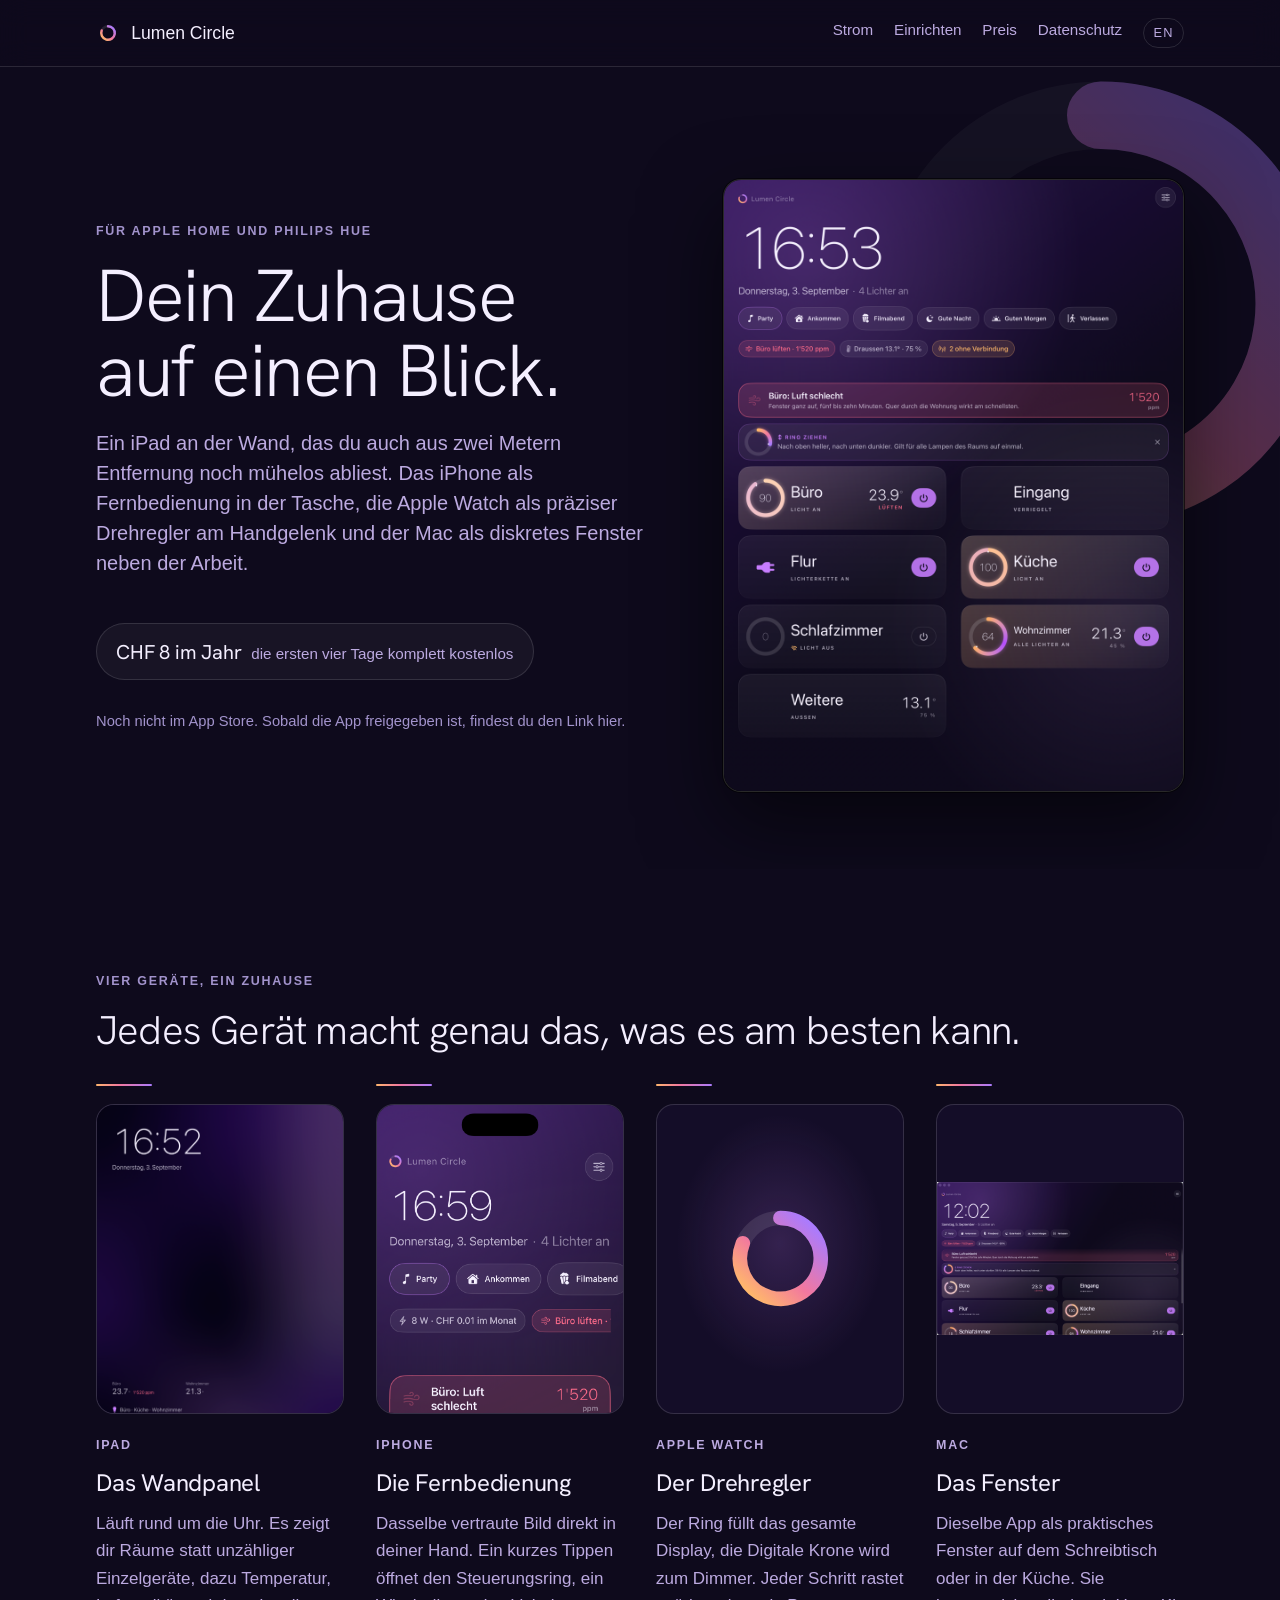
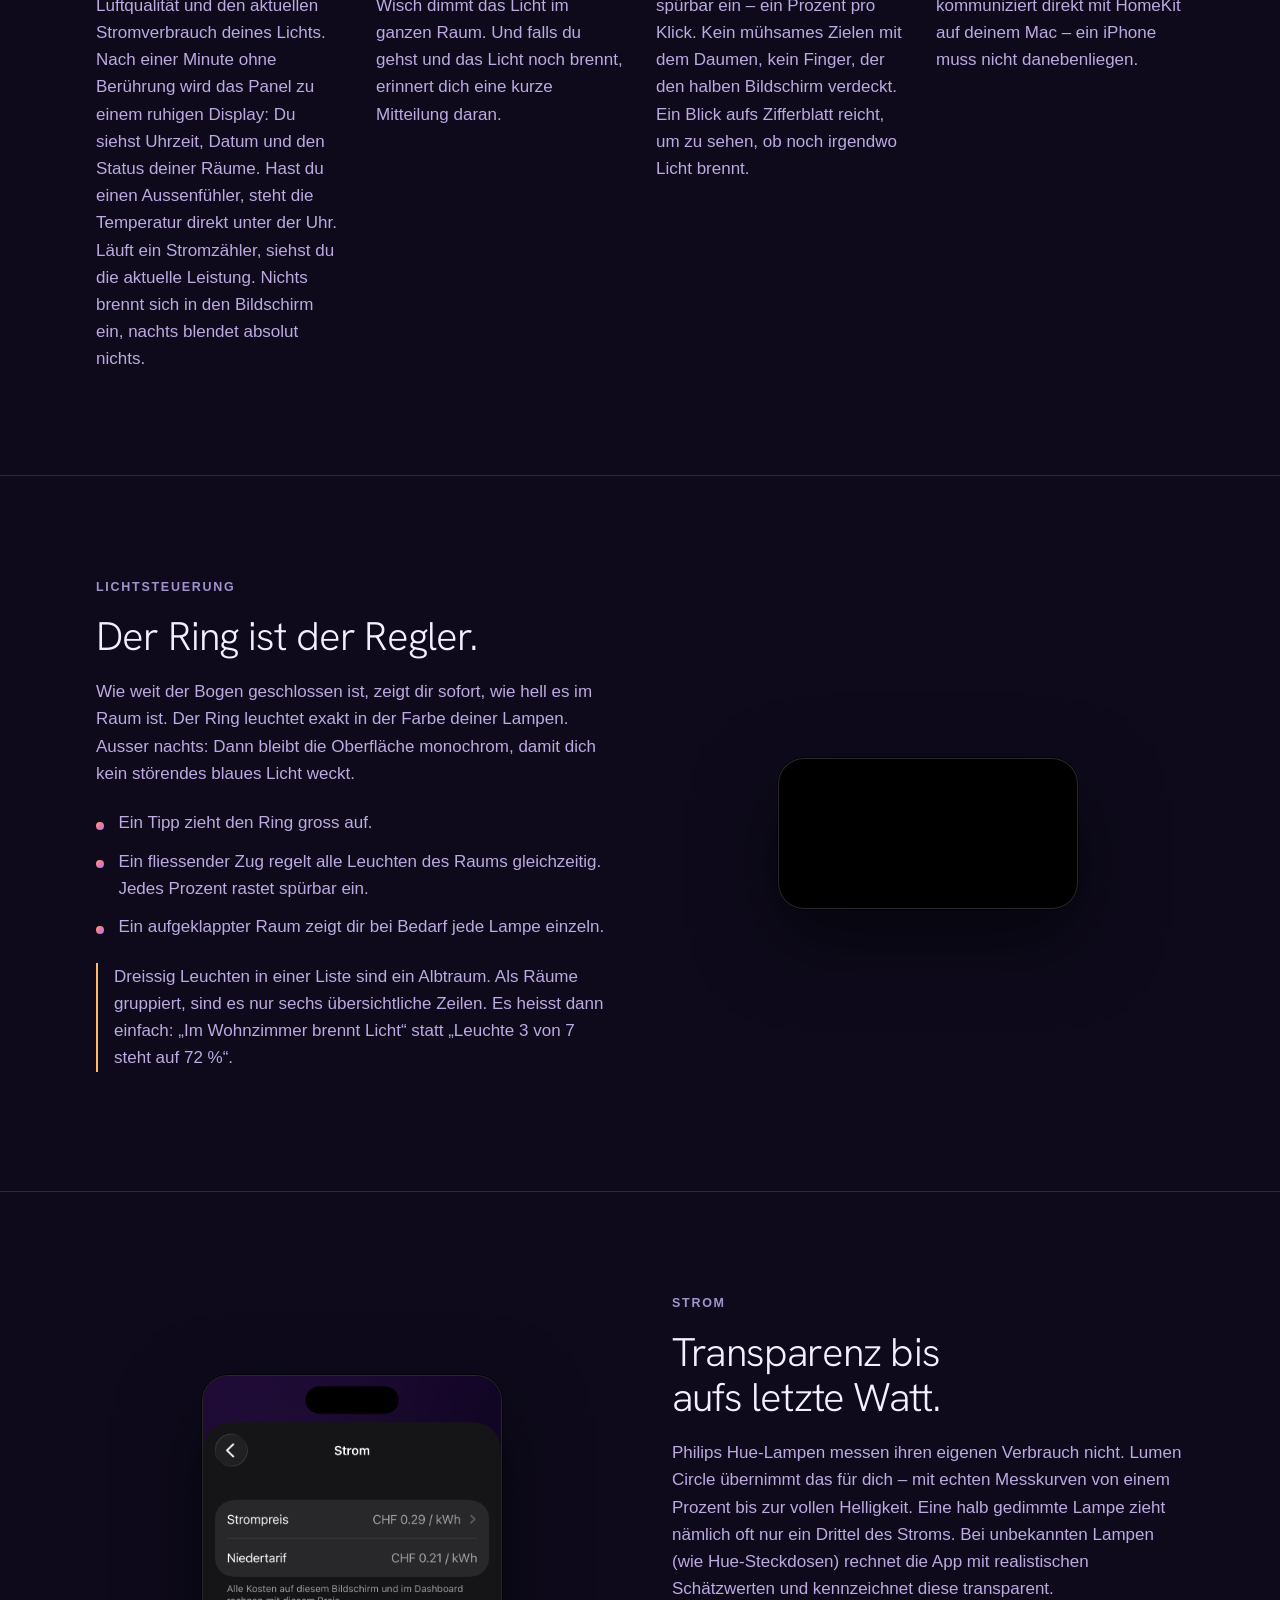
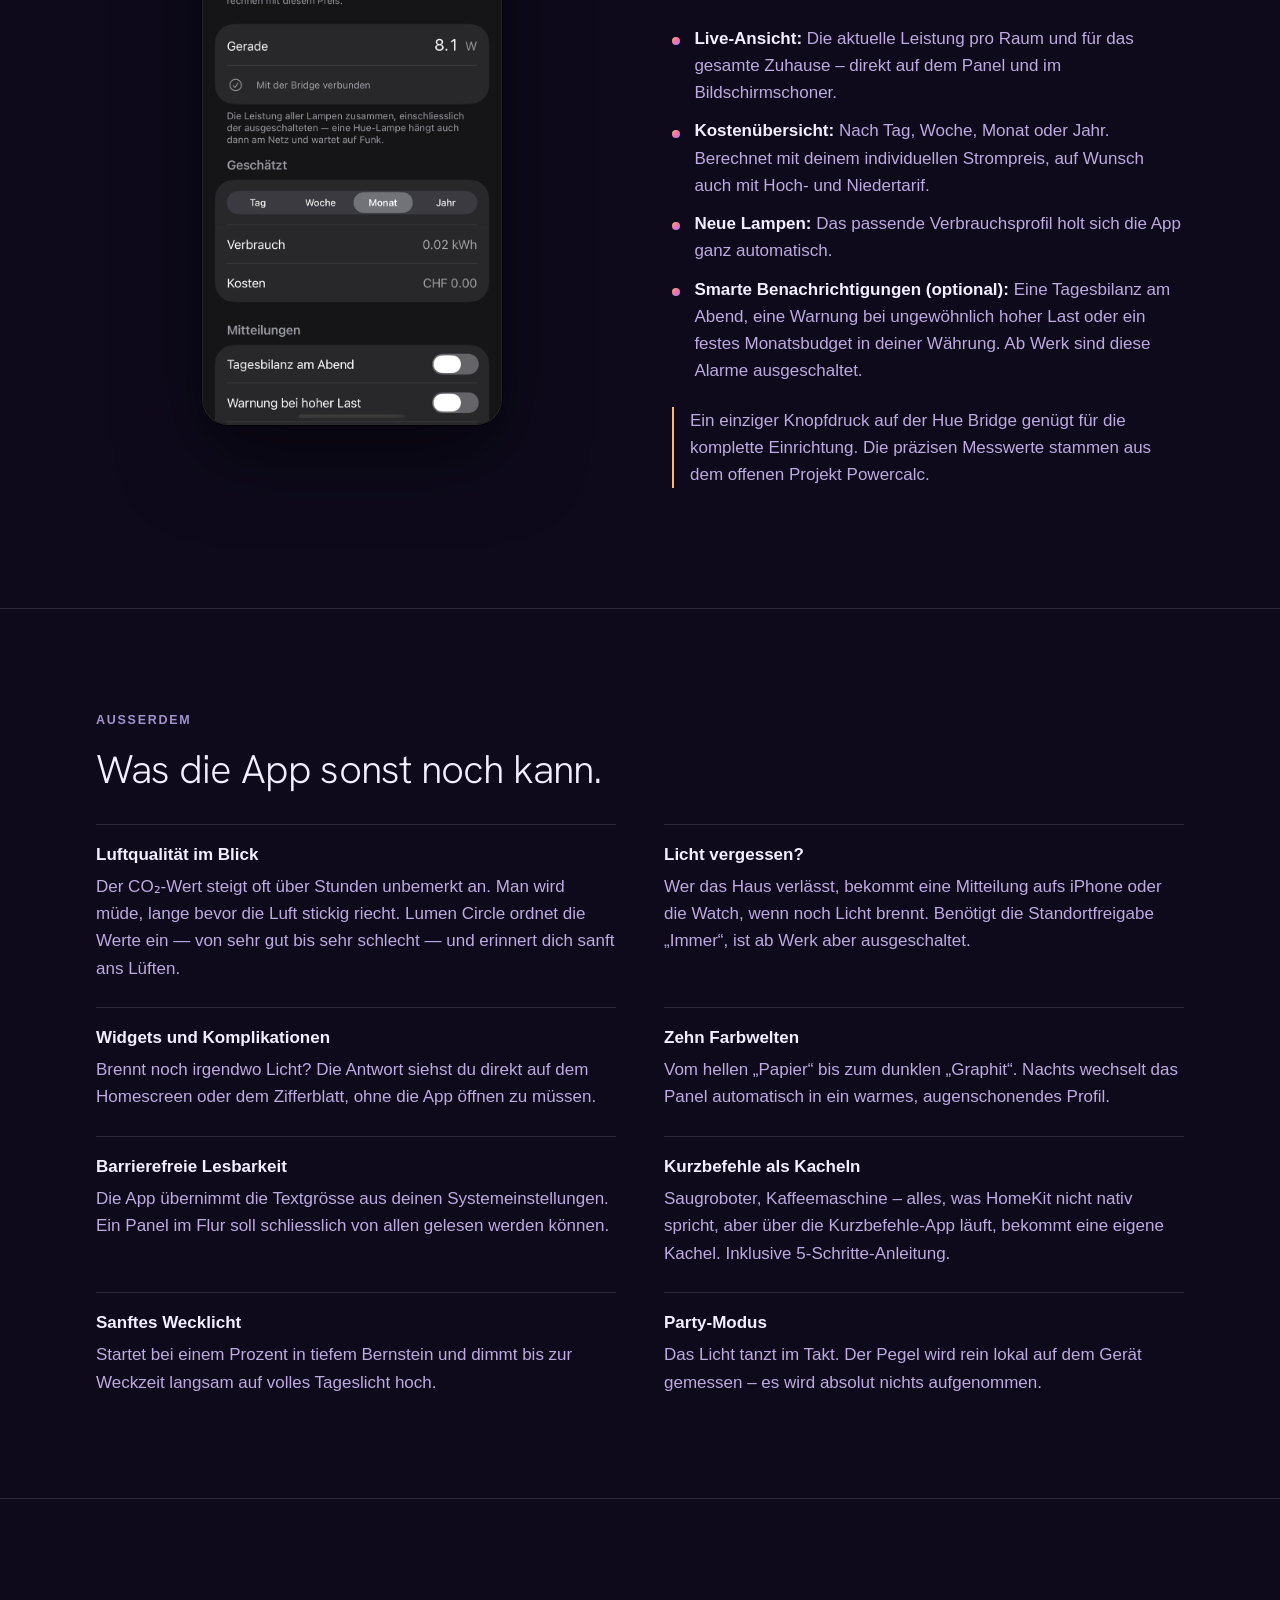
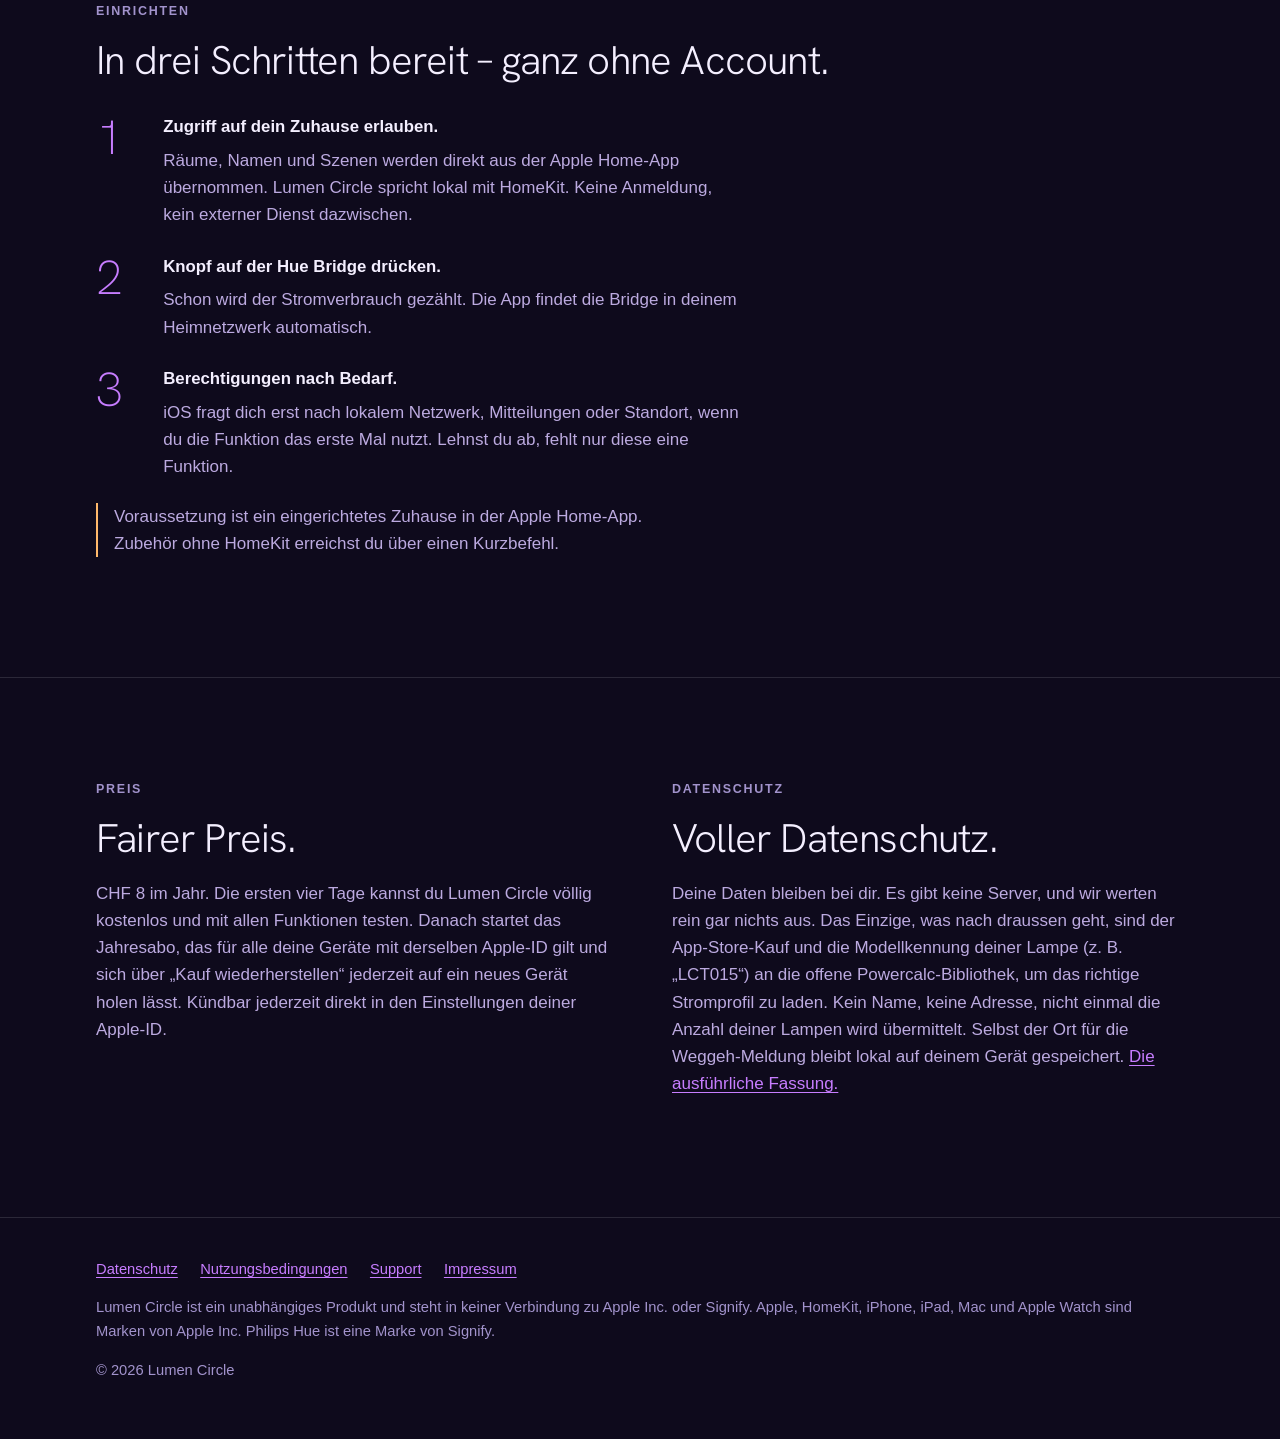
==== index.html @ a9d0a14f "Strom-Ueberschrift ohne Waehrung "Transparenz bis auf den Rappen" band die Zusage an den Schweizer F" ====
<!doctype html>
<html lang="de-CH">
<head>
<meta charset="utf-8">
<meta name="viewport" content="width=device-width, initial-scale=1">
<title>Lumen Circle — dein Zuhause auf einen Blick</title>
<meta name="description" content="Ein iPad an der Wand, das du auch aus zwei Metern Entfernung noch mühelos abliest. Das iPhone als Fernbedienung, die Apple Watch als Drehregler, der Mac als Fenster neben der Arbeit. Für Apple Home und Philips Hue. CHF 8 im Jahr, die ersten vier Tage komplett kostenlos.">
<meta property="og:title" content="Lumen Circle — dein Zuhause auf einen Blick">
<meta property="og:description" content="Räume statt Geräte. Licht mit einem Ring. Für Apple Home und Philips Hue, auf iPad, iPhone, Apple Watch und Mac.">
<meta property="og:type" content="website">
<meta property="og:url" content="https://lumencircle.ch">
<meta property="og:image" content="https://lumencircle.ch/assets/ipad.png">
<meta name="theme-color" content="#0e0a1c">
<link rel="preconnect" href="https://fonts.googleapis.com">
<link rel="preconnect" href="https://fonts.gstatic.com" crossorigin>
<link rel="stylesheet" href="https://fonts.googleapis.com/css2?family=Hanken+Grotesk:wght@200;300;400&display=swap">
<link rel="alternate" hreflang="de" href="https://lumencircle.ch/">
<link rel="alternate" hreflang="en" href="https://lumencircle.ch/en/">
<link rel="alternate" hreflang="x-default" href="https://lumencircle.ch/">
<link rel="canonical" href="https://lumencircle.ch/">
<link rel="stylesheet" href="styles.css">
</head>
<body>

<svg width="0" height="0" style="position:absolute" aria-hidden="true">
  <defs>
    <linearGradient id="arc" x1="0.12" y1="0.94" x2="0.9" y2="0.08">
      <stop offset="0" stop-color="#FFB86B"/>
      <stop offset="0.42" stop-color="#F2789F"/>
      <stop offset="1" stop-color="#A97BFF"/>
    </linearGradient>
    <symbol id="ring" viewBox="0 0 1024 1024">
      <circle cx="512" cy="512" r="290" fill="none" stroke="#fff" stroke-opacity="0.10" stroke-width="104"/>
      <path d="M 512 222 A 290 290 0 1 1 243.1 403.4" fill="none" stroke="url(#arc)" stroke-width="104" stroke-linecap="round"/>
    </symbol>
  </defs>
</svg>

<header class="top">
  <div class="wrap">
    <a class="brand" href="#">
      <svg class="mark" aria-hidden="true"><use href="#ring"/></svg>
      <span>Lumen Circle</span>
    </a>
    <nav aria-label="Seite">
      <a href="#strom">Strom</a>
      <a href="#einrichten">Einrichten</a>
      <a href="#preis">Preis</a>
      <a href="datenschutz.html">Datenschutz</a>
      <a class="lang" href="en/" hreflang="en" lang="en">EN</a>
    </nav>
  </div>
</header>

<main>

<section class="hero" aria-labelledby="titel">
  <svg class="hero-ring" aria-hidden="true"><use href="#ring"/></svg>
  <div class="wrap">
    <div>
      <p class="eyebrow">Für Apple Home und Philips Hue</p>
      <h1 id="titel">Dein Zuhause auf einen Blick.</h1>
      <p class="lede">
        Ein iPad an der Wand, das du auch aus zwei Metern Entfernung noch
        mühelos abliest. Das iPhone als Fernbedienung in der Tasche, die Apple
        Watch als präziser Drehregler am Handgelenk und der Mac als diskretes
        Fenster neben der Arbeit.
      </p>
      <p class="price">
        <strong>CHF 8 im Jahr</strong>
        <span>die ersten vier Tage komplett kostenlos</span>
      </p>
      <p class="small">
        Noch nicht im App Store. Sobald die App freigegeben ist, findest du den
        Link hier.
      </p>
    </div>
    <div class="device tablet">
      <img src="assets/ipad.png" width="1032" height="1376"
           alt="Lumen Circle auf einem iPad: grosse Uhrzeit, darunter die Räume mit ihren Lichtringen, Temperatur und Luft je Raum.">
    </div>
  </div>
</section>

<section class="section" aria-labelledby="geraete">
  <div class="wrap">
    <p class="eyebrow">Vier Geräte, ein Zuhause</p>
    <h2 id="geraete">Jedes Gerät macht genau das, was es am besten kann.</h2>
    <div class="worlds">
      <div class="world">
        <div class="shot">
          <img src="assets/ipad-ruhe.png" width="1032" height="1376" loading="lazy"
               alt="Das iPad in Ruhelage: grosse Uhrzeit, Datum, je Raum Temperatur und Luft, und welche Räume Licht haben.">
        </div>
        <p class="eyebrow">iPad</p>
        <h3>Das Wandpanel</h3>
        <p>
          Läuft rund um die Uhr. Es zeigt dir Räume statt unzähliger
          Einzelgeräte, dazu Temperatur, Luftqualität und den aktuellen
          Stromverbrauch deines Lichts. Nach einer Minute ohne Berührung wird
          das Panel zu einem ruhigen Display: Du siehst Uhrzeit, Datum und den
          Status deiner Räume. Hast du einen Aussenfühler, steht die Temperatur
          direkt unter der Uhr. Läuft ein Stromzähler, siehst du die aktuelle
          Leistung. Nichts brennt sich in den Bildschirm ein, nachts blendet
          absolut nichts.
        </p>
      </div>
      <div class="world">
        <div class="shot">
          <img src="assets/dashboard.png" width="759" height="1650" loading="lazy"
               alt="Das iPhone-Dashboard: Uhrzeit, Szenen, ein Chip mit Leistung und Monatskosten, darunter die Räume mit ihren Lichtringen.">
        </div>
        <p class="eyebrow">iPhone</p>
        <h3>Die Fernbedienung</h3>
        <p>
          Dasselbe vertraute Bild direkt in deiner Hand. Ein kurzes Tippen
          öffnet den Steuerungsring, ein Wisch dimmt das Licht im ganzen Raum.
          Und falls du gehst und das Licht noch brennt, erinnert dich eine kurze
          Mitteilung daran.
        </p>
      </div>
      <div class="world">
        <div class="shot shot-ring" aria-hidden="true">
          <svg><use href="#ring"/></svg>
        </div>
        <p class="eyebrow">Apple Watch</p>
        <h3>Der Drehregler</h3>
        <p>
          Der Ring füllt das gesamte Display, die Digitale Krone wird zum
          Dimmer. Jeder Schritt rastet spürbar ein – ein Prozent pro Klick.
          Kein mühsames Zielen mit dem Daumen, kein Finger, der den halben
          Bildschirm verdeckt. Ein Blick aufs Zifferblatt reicht, um zu sehen,
          ob noch irgendwo Licht brennt.
        </p>
      </div>
      <div class="world">
        <div class="shot shot-mac">
          <img src="assets/mac.png" width="1280" height="800" loading="lazy"
               alt="Lumen Circle auf dem Mac: ein Fenster mit grosser Uhrzeit, den Szenen und darunter den Räumen mit ihren Lichtringen.">
        </div>
        <p class="eyebrow">Mac</p>
        <h3>Das Fenster</h3>
        <p>
          Dieselbe App als praktisches Fenster auf dem Schreibtisch oder in der
          Küche. Sie kommuniziert direkt mit HomeKit auf deinem Mac – ein iPhone
          muss nicht danebenliegen.
        </p>
      </div>
    </div>
  </div>
</section>

<section class="section" aria-labelledby="ring">
  <div class="wrap two">
    <div>
      <p class="eyebrow">Lichtsteuerung</p>
      <h2 id="ring">Der Ring ist der Regler.</h2>
      <p class="muted">
        Wie weit der Bogen geschlossen ist, zeigt dir sofort, wie hell es im
        Raum ist. Der Ring leuchtet exakt in der Farbe deiner Lampen. Ausser
        nachts: Dann bleibt die Oberfläche monochrom, damit dich kein störendes
        blaues Licht weckt.
      </p>
      <ul class="points">
        <li>Ein Tipp zieht den Ring gross auf.</li>
        <li>Ein fliessender Zug regelt alle Leuchten des Raums gleichzeitig. Jedes Prozent rastet spürbar ein.</li>
        <li>Ein aufgeklappter Raum zeigt dir bei Bedarf jede Lampe einzeln.</li>
      </ul>
      <p class="note">
        Dreissig Leuchten in einer Liste sind ein Albtraum. Als Räume gruppiert,
        sind es nur sechs übersichtliche Zeilen. Es heisst dann einfach: „Im
        Wohnzimmer brennt Licht“ statt „Leuchte 3 von 7 steht auf 72 %“.
      </p>
    </div>
    <div class="device phone">
      <video src="assets/intro.mp4" width="1080" height="1920"
             autoplay muted loop playsinline
             aria-label="Eine Hand nimmt ein iPhone auf und dimmt das Licht im Wohnzimmer von 90 auf 45 Prozent."></video>
    </div>
  </div>
</section>

<section class="section" id="strom" aria-labelledby="strom-titel">
  <div class="wrap two">
    <div class="device phone">
      <img src="assets/strom.png" width="759" height="1650"
           alt="Der Strom-Bildschirm: Strompreis mit Hoch- und Niedertarif, der aktuelle Verbrauch, Verbrauch und Kosten des Monats, darunter die Schalter für Meldungen.">
    </div>
    <div>
      <p class="eyebrow">Strom</p>
      <h2 id="strom-titel">Transparenz bis aufs letzte Watt.</h2>
      <p class="muted">
        Philips Hue-Lampen messen ihren eigenen Verbrauch nicht. Lumen Circle
        übernimmt das für dich – mit echten Messkurven von einem Prozent bis zur
        vollen Helligkeit. Eine halb gedimmte Lampe zieht nämlich oft nur ein
        Drittel des Stroms. Bei unbekannten Lampen (wie Hue-Steckdosen) rechnet
        die App mit realistischen Schätzwerten und kennzeichnet diese
        transparent.
      </p>
      <ul class="points">
        <li><strong>Live-Ansicht:</strong> Die aktuelle Leistung pro Raum und für das gesamte Zuhause – direkt auf dem Panel und im Bildschirmschoner.</li>
        <li><strong>Kostenübersicht:</strong> Nach Tag, Woche, Monat oder Jahr. Berechnet mit deinem individuellen Strompreis, auf Wunsch auch mit Hoch- und Niedertarif.</li>
        <li><strong>Neue Lampen:</strong> Das passende Verbrauchsprofil holt sich die App ganz automatisch.</li>
        <li><strong>Smarte Benachrichtigungen (optional):</strong> Eine Tagesbilanz am Abend, eine Warnung bei ungewöhnlich hoher Last oder ein festes Monatsbudget in deiner Währung. Ab Werk sind diese Alarme ausgeschaltet.</li>
      </ul>
      <p class="note">
        Ein einziger Knopfdruck auf der Hue Bridge genügt für die komplette
        Einrichtung. Die präzisen Messwerte stammen aus dem offenen Projekt
        Powercalc.
      </p>
    </div>
  </div>
</section>

<section class="section" aria-labelledby="mehr">
  <div class="wrap">
    <p class="eyebrow">Ausserdem</p>
    <h2 id="mehr">Was die App sonst noch kann.</h2>
    <dl class="features">
      <div>
        <dt>Luftqualität im Blick</dt>
        <dd>Der CO₂-Wert steigt oft über Stunden unbemerkt an. Man wird müde, lange bevor die Luft stickig riecht. Lumen Circle ordnet die Werte ein — von sehr gut bis sehr schlecht — und erinnert dich sanft ans Lüften.</dd>
      </div>
      <div>
        <dt>Licht vergessen?</dt>
        <dd>Wer das Haus verlässt, bekommt eine Mitteilung aufs iPhone oder die Watch, wenn noch Licht brennt. Benötigt die Standortfreigabe „Immer“, ist ab Werk aber ausgeschaltet.</dd>
      </div>
      <div>
        <dt>Widgets und Komplikationen</dt>
        <dd>Brennt noch irgendwo Licht? Die Antwort siehst du direkt auf dem Homescreen oder dem Zifferblatt, ohne die App öffnen zu müssen.</dd>
      </div>
      <div>
        <dt>Zehn Farbwelten</dt>
        <dd>Vom hellen „Papier“ bis zum dunklen „Graphit“. Nachts wechselt das Panel automatisch in ein warmes, augenschonendes Profil.</dd>
      </div>
      <div>
        <dt>Barrierefreie Lesbarkeit</dt>
        <dd>Die App übernimmt die Textgrösse aus deinen Systemeinstellungen. Ein Panel im Flur soll schliesslich von allen gelesen werden können.</dd>
      </div>
      <div>
        <dt>Kurzbefehle als Kacheln</dt>
        <dd>Saugroboter, Kaffeemaschine – alles, was HomeKit nicht nativ spricht, aber über die Kurzbefehle-App läuft, bekommt eine eigene Kachel. Inklusive 5-Schritte-Anleitung.</dd>
      </div>
      <div>
        <dt>Sanftes Wecklicht</dt>
        <dd>Startet bei einem Prozent in tiefem Bernstein und dimmt bis zur Weckzeit langsam auf volles Tageslicht hoch.</dd>
      </div>
      <div>
        <dt>Party-Modus</dt>
        <dd>Das Licht tanzt im Takt. Der Pegel wird rein lokal auf dem Gerät gemessen – es wird absolut nichts aufgenommen.</dd>
      </div>
    </dl>
  </div>
</section>

<section class="section" id="einrichten" aria-labelledby="einrichten-titel">
  <div class="wrap">
    <p class="eyebrow">Einrichten</p>
    <h2 id="einrichten-titel">In drei Schritten bereit – ganz ohne Account.</h2>
    <ol class="steps">
      <li>
        <div>
          <h3>Zugriff auf dein Zuhause erlauben.</h3>
          <p>Räume, Namen und Szenen werden direkt aus der Apple Home-App übernommen. Lumen Circle spricht lokal mit HomeKit. Keine Anmeldung, kein externer Dienst dazwischen.</p>
        </div>
      </li>
      <li>
        <div>
          <h3>Knopf auf der Hue Bridge drücken.</h3>
          <p>Schon wird der Stromverbrauch gezählt. Die App findet die Bridge in deinem Heimnetzwerk automatisch.</p>
        </div>
      </li>
      <li>
        <div>
          <h3>Berechtigungen nach Bedarf.</h3>
          <p>iOS fragt dich erst nach lokalem Netzwerk, Mitteilungen oder Standort, wenn du die Funktion das erste Mal nutzt. Lehnst du ab, fehlt nur diese eine Funktion.</p>
        </div>
      </li>
    </ol>
    <p class="note">
      Voraussetzung ist ein eingerichtetes Zuhause in der Apple Home-App.
      Zubehör ohne HomeKit erreichst du über einen Kurzbefehl.
    </p>
  </div>
</section>

<div class="section" id="preis">
  <div class="wrap split">
    <section aria-labelledby="preis-titel">
      <p class="eyebrow">Preis</p>
      <h2 id="preis-titel">Fairer Preis.</h2>
      <p class="muted">
        CHF 8 im Jahr. Die ersten vier Tage kannst du Lumen Circle völlig
        kostenlos und mit allen Funktionen testen. Danach startet das
        Jahresabo, das für alle deine Geräte mit derselben Apple-ID gilt und
        sich über „Kauf wiederherstellen“ jederzeit auf ein neues Gerät holen
        lässt. Kündbar jederzeit direkt in den Einstellungen deiner Apple-ID.
      </p>
    </section>
    <section id="datenschutz" aria-labelledby="datenschutz-titel">
      <p class="eyebrow">Datenschutz</p>
      <h2 id="datenschutz-titel">Voller Datenschutz.</h2>
      <p class="muted">
        Deine Daten bleiben bei dir. Es gibt keine Server, und wir werten rein
        gar nichts aus. Das Einzige, was nach draussen geht, sind der App-Store-Kauf und die Modellkennung deiner Lampe (z. B. „LCT015“) an die
        offene Powercalc-Bibliothek, um das richtige Stromprofil zu laden. Kein
        Name, keine Adresse, nicht einmal die Anzahl deiner Lampen wird
        übermittelt. Selbst der Ort für die Weggeh-Meldung bleibt lokal auf
        deinem Gerät gespeichert.
        <a href="datenschutz.html">Die ausführliche Fassung.</a>
      </p>
    </section>
  </div>
</div>

</main>

<footer>
  <div class="wrap">
    <nav aria-label="Rechtliches">
      <a href="datenschutz.html">Datenschutz</a>
      <a href="nutzungsbedingungen.html">Nutzungsbedingungen</a>
      <a href="support.html">Support</a>
      <a href="impressum.html">Impressum</a>
    </nav>
    <p>Lumen Circle ist ein unabhängiges Produkt und steht in keiner Verbindung zu Apple Inc. oder Signify.
       Apple, HomeKit, iPhone, iPad, Mac und Apple Watch sind Marken von Apple Inc. Philips Hue ist eine Marke von Signify.</p>
    <p class="copyright">© 2026 Lumen Circle</p>
  </div>
</footer>

</body>
</html>
---- styles.css ----
/* Lumen Circle — lumencircle.ch
   Die Seite sieht aus wie das Produkt. Farben aus AmbientPalette.aurora und
   der Bildmarke; nichts davon ist für die Seite erfunden. Die Schrift folgt
   der App: dünne, grosse Ziffern und Titel, ruhiger Lauftext. */

:root {
  --base: #0e0a1c;
  --ink: #140d28;
  --wash: #2a1250;
  --text: #f4efff;
  --text-2: #bcaae0;
  --text-3: #a293cc;
  --signal: #c77dff;
  --amber: #ffb86b;
  --rose: #f2789f;
  --violet: #a97bff;
  --arc: linear-gradient(135deg, var(--amber), var(--rose) 42%, var(--violet));
  --rule: rgba(255, 255, 255, 0.12);
  --surface: rgba(255, 255, 255, 0.045);
  --measure: 36rem;
  --display: "Hanken Grotesk", -apple-system, BlinkMacSystemFont, "Helvetica Neue", Arial, sans-serif;
  --body: -apple-system, BlinkMacSystemFont, "Segoe UI", Roboto, "Helvetica Neue", Arial, sans-serif;
  --radius-device: 26px;
}

* { box-sizing: border-box; }
html { scroll-behavior: smooth; }
@media (prefers-reduced-motion: reduce) { html { scroll-behavior: auto; } }

body {
  margin: 0;
  background: var(--base);
  color: var(--text);
  font: 400 17px/1.6 var(--body);
  -webkit-font-smoothing: antialiased;
  overflow-x: hidden;
}

a { color: var(--signal); text-decoration-thickness: 1px; text-underline-offset: 3px; }
a:hover { color: var(--amber); }
a:focus-visible, button:focus-visible { outline: 2px solid var(--amber); outline-offset: 3px; border-radius: 4px; }

img, video { max-width: 100%; height: auto; display: block; }

.wrap { width: min(100% - 2.5rem, 68rem); margin-inline: auto; }
p { max-width: var(--measure); }

/* Typografie ------------------------------------------------------------- */

h1, h2, .display {
  font-family: var(--display);
  font-weight: 300;
  letter-spacing: -0.02em;
  margin: 0;
  text-wrap: balance;
}
h1 { font-size: clamp(2.7rem, 7vw, 4.6rem); line-height: 1.02; }
h2 { font-size: clamp(1.8rem, 3.8vw, 2.5rem); line-height: 1.12; margin-bottom: 1.2rem; }
h3 { font-family: var(--body); font-size: 1.05rem; font-weight: 600; margin: 0 0 0.35rem; letter-spacing: 0; }

.eyebrow {
  font-family: var(--body);
  font-size: 0.78rem;
  font-weight: 600;
  letter-spacing: 0.14em;
  text-transform: uppercase;
  color: var(--text-3);
  margin: 0 0 1rem;
}

.lede { font-size: 1.25rem; line-height: 1.5; color: var(--text-2); margin: 1.2rem 0 1.8rem; }
.muted { color: var(--text-2); }
.small { font-size: 0.92rem; color: var(--text-3); }

/* Kopf ------------------------------------------------------------------- */

.top {
  position: sticky; top: 0; z-index: 10;
  padding: 1.1rem 0;
  background: color-mix(in oklab, var(--base) 86%, transparent);
  backdrop-filter: blur(14px);
  -webkit-backdrop-filter: blur(14px);
  border-bottom: 1px solid var(--rule);
}
.top .wrap { display: flex; align-items: center; justify-content: space-between; gap: 1rem; }
.brand { display: inline-flex; align-items: center; gap: 0.7rem; font-size: 1.1rem; color: var(--text); text-decoration: none; }
.brand .mark { width: 24px; height: 24px; flex: none; }
/* Rechtstexte zeichnen den Ring noch per CSS — soll weiter funktionieren. */
.brand .ring {
  width: 22px; height: 22px; border-radius: 50%;
  border: 3px solid var(--signal);
  border-right-color: var(--amber);
  border-bottom-color: transparent;
  transform: rotate(-35deg);
}
.top nav { display: flex; gap: 1.3rem; font-size: 0.95rem; }
.top nav a { color: var(--text-2); text-decoration: none; }
.top nav a:hover { color: var(--text); }
.top nav .lang {
  padding: 0.25rem 0.6rem;
  border: 1px solid var(--rule);
  border-radius: 999px;
  font-size: 0.8rem;
  letter-spacing: 0.08em;
  color: var(--text-2);
}
.top nav .lang:hover { color: var(--text); border-color: var(--text-3); }
/* Auf dem Handy bleibt vom nav nur der Sprachwechsel. */
@media (max-width: 30rem) { .top nav a:not(.lang) { display: none; } }

/* Aufmacher -------------------------------------------------------------- */

.hero {
  position: relative;
  padding: clamp(3.5rem, 9vw, 7rem) 0 clamp(2.5rem, 6vw, 5rem);
  overflow: clip;
}
.hero .wrap {
  display: grid;
  gap: 2.5rem;
  align-items: center;
  grid-template-columns: 1fr;
}
@media (min-width: 58rem) {
  .hero .wrap { grid-template-columns: minmax(0, 1.1fr) minmax(0, 0.9fr); gap: 4rem; }
}

/* Der grosse Ring: das Bedienelement der App als Licht hinter dem Aufmacher.
   Er dreht sich langsam — ein Regler mit Weg nach oben, kein Zierrat. Wer
   Bewegung abgeschaltet hat, bekommt ihn still. */
.hero-ring {
  position: absolute;
  right: -12vw; top: -6rem;
  width: clamp(26rem, 52vw, 44rem);
  aspect-ratio: 1;
  opacity: 0.32;
  pointer-events: none;
  z-index: 0;
  animation: turn 90s linear infinite;
}
@keyframes turn { to { transform: rotate(360deg); } }
@media (prefers-reduced-motion: reduce) { .hero-ring { animation: none; } }
.hero .wrap { position: relative; z-index: 1; }

.price {
  display: inline-flex; align-items: baseline; gap: 0.6rem; flex-wrap: wrap;
  padding: 0.7rem 1.2rem;
  border: 1px solid var(--rule);
  border-radius: 999px;
  background: var(--surface);
  margin-bottom: 1rem;
}
.price strong { font-family: var(--display); font-weight: 400; font-size: 1.25rem; letter-spacing: -0.01em; }
.price span { color: var(--text-2); font-size: 0.95rem; }

/* Gerätebilder ------------------------------------------------------------
   Das Bild bekommt seine Breite vom Behälter, die Höhe rechnet der Browser
   aus dem Seitenverhältnis. Vorher blieb die Höhe aus dem HTML stehen,
   während die Breite schrumpfte — das war das Verzogene. */
.device { margin-inline: auto; width: 100%; }
.device.phone { max-width: 300px; }
.device.tablet { max-width: 540px; }
.device img, .device video {
  width: 100%;
  height: auto;
  border-radius: var(--radius-device);
  border: 1px solid rgba(255, 255, 255, 0.16);
  background: #000;
  box-shadow: 0 30px 80px rgba(0, 0, 0, 0.55), 0 0 0 1px rgba(0, 0, 0, 0.6);
}
.device.tablet img { border-radius: 18px; }

/* Abschnitte ------------------------------------------------------------- */

.section { padding: clamp(3.5rem, 8vw, 6.5rem) 0; }
.section + .section { border-top: 1px solid var(--rule); }

.two { display: grid; gap: 2.5rem; align-items: center; grid-template-columns: 1fr; }
@media (min-width: 52rem) { .two { grid-template-columns: minmax(0, 1fr) minmax(0, 1fr); gap: 4rem; } }
.two .device { justify-self: center; }

/* Drei Geräte: die Struktur der App, nicht der Seite. */
.worlds { display: grid; gap: 2rem; grid-template-columns: 1fr; margin-top: 2rem; }
/* Vier Geräte: erst zwei nebeneinander, ab genug Breite alle vier. Bei drei
   Spalten stünde das vierte allein in einer zweiten Reihe. */
@media (min-width: 52rem) { .worlds { grid-template-columns: repeat(2, 1fr); gap: 2.5rem; } }
@media (min-width: 74rem) { .worlds { grid-template-columns: repeat(4, 1fr); gap: 2rem; } }
.world { padding-top: 1.2rem; position: relative; }
.world::before {
  content: ""; position: absolute; left: 0; top: 0;
  width: 3.5rem; height: 2px; background: var(--arc); border-radius: 2px;
}
.world .eyebrow { margin-bottom: 0.5rem; }
/* Ein Fenster je Gerät, gleiches Format für alle drei — gezeigt wird der obere
   Teil des Bildschirms: Uhr, Ringe, das, was man von weitem liest. */
.world .shot {
  aspect-ratio: 4 / 5;
  overflow: hidden;
  border-radius: 18px;
  border: 1px solid rgba(255, 255, 255, 0.14);
  background: var(--ink);
  margin-bottom: 1.4rem;
}
.world .shot img { width: 100%; height: 100%; object-fit: cover; object-position: top; border-radius: 0; border: 0; box-shadow: none; }
/* Untereinander statt nebeneinander (Handy): dann kein Ausschnitt, sondern
   der ganze Bildschirm in Telefonbreite — ein 4:5-Fenster auf ein hohes Bild
   zeigte dort vor allem leeren Verlauf. */
@media (max-width: 51.99rem) {
  .world .shot { aspect-ratio: auto; max-width: 320px; }
  .world .shot img { height: auto; object-fit: initial; }
  .world .shot-ring { aspect-ratio: 4 / 5; }
}
/* Der Mac ist quer, die anderen drei sind hoch. Statt die Reihe zu brechen,
   liegt das Fenster mittig im selben 4:5-Rahmen — auf dem Grundton der App,
   damit der Rand nicht als Fehler gelesen wird. */
.world .shot-mac { display: grid; place-items: center; background: var(--ink); }
.world .shot-mac img { width: 100%; height: auto; object-fit: contain; }
.world .shot-ring { display: grid; place-items: center; background: radial-gradient(60% 60% at 50% 45%, rgba(199,125,255,0.18), transparent 70%), var(--ink); }
.world .shot-ring svg { width: 58%; height: auto; aspect-ratio: 1; }
.world h3 { font-family: var(--display); font-weight: 400; font-size: 1.5rem; letter-spacing: -0.01em; }
.world p { color: var(--text-2); margin: 0.5rem 0 0; }

/* Stichpunkte, die man überfliegt. */
.points { list-style: none; margin: 1.4rem 0 0; padding: 0; max-width: var(--measure); }
.points li { position: relative; padding-left: 1.4rem; margin-bottom: 0.7rem; color: var(--text-2); }
.points li::before {
  content: ""; position: absolute; left: 0; top: 0.72em;
  width: 0.5rem; height: 0.5rem; border-radius: 50%; background: var(--arc);
}
.points strong { color: var(--text); font-weight: 600; }

.note {
  border-left: 2px solid var(--amber);
  padding-left: 1rem;
  color: var(--text-2);
  margin-top: 1.4rem;
}

/* Funktionen als Begriff → Erklärung. */
.features { display: grid; gap: 1.6rem 3rem; grid-template-columns: 1fr; margin: 2rem 0 0; }
@media (min-width: 52rem) { .features { grid-template-columns: 1fr 1fr; } }
.features div { border-top: 1px solid var(--rule); padding-top: 1rem; }
.features dt { font-weight: 600; margin: 0 0 0.3rem; }
.features dd { margin: 0; color: var(--text-2); }

/* Einrichten: eine echte Reihenfolge, deshalb Ziffern. */
.steps { list-style: none; counter-reset: step; margin: 2rem 0 0; padding: 0; display: grid; gap: 1.6rem; max-width: 44rem; }
.steps li { counter-increment: step; display: grid; grid-template-columns: 3.2rem 1fr; gap: 1rem; align-items: start; }
.steps li::before {
  content: counter(step);
  font-family: var(--display); font-weight: 200; font-size: 3rem; line-height: 1;
  color: var(--signal);
  font-variant-numeric: tabular-nums;
}
.steps p { margin: 0.35rem 0 0; color: var(--text-2); }

.split { display: grid; gap: 3rem; grid-template-columns: 1fr; }
@media (min-width: 52rem) { .split { grid-template-columns: 1fr 1fr; gap: 4rem; } }

/* Fuss ------------------------------------------------------------------- */

footer {
  padding: 2.5rem 0 3.5rem;
  border-top: 1px solid var(--rule);
  color: var(--text-3);
  font-size: 0.92rem;
}
footer nav { display: flex; gap: 1.4rem; flex-wrap: wrap; margin-bottom: 0.9rem; }
footer p { max-width: none; }
.copyright { margin: 1rem 0 0; color: var(--text-3); }

/* Rechtstexte ------------------------------------------------------------ */

.legal h1 { font-size: clamp(2rem, 5vw, 2.6rem); }
.legal h2 { font-size: 1.35rem; margin-top: 2.4rem; }
.legal p, .legal li { color: var(--text-2); }
.legal dt { font-weight: 600; color: var(--text); margin-top: 1rem; }
.legal dd { margin: 0.2rem 0 0; color: var(--text-2); }
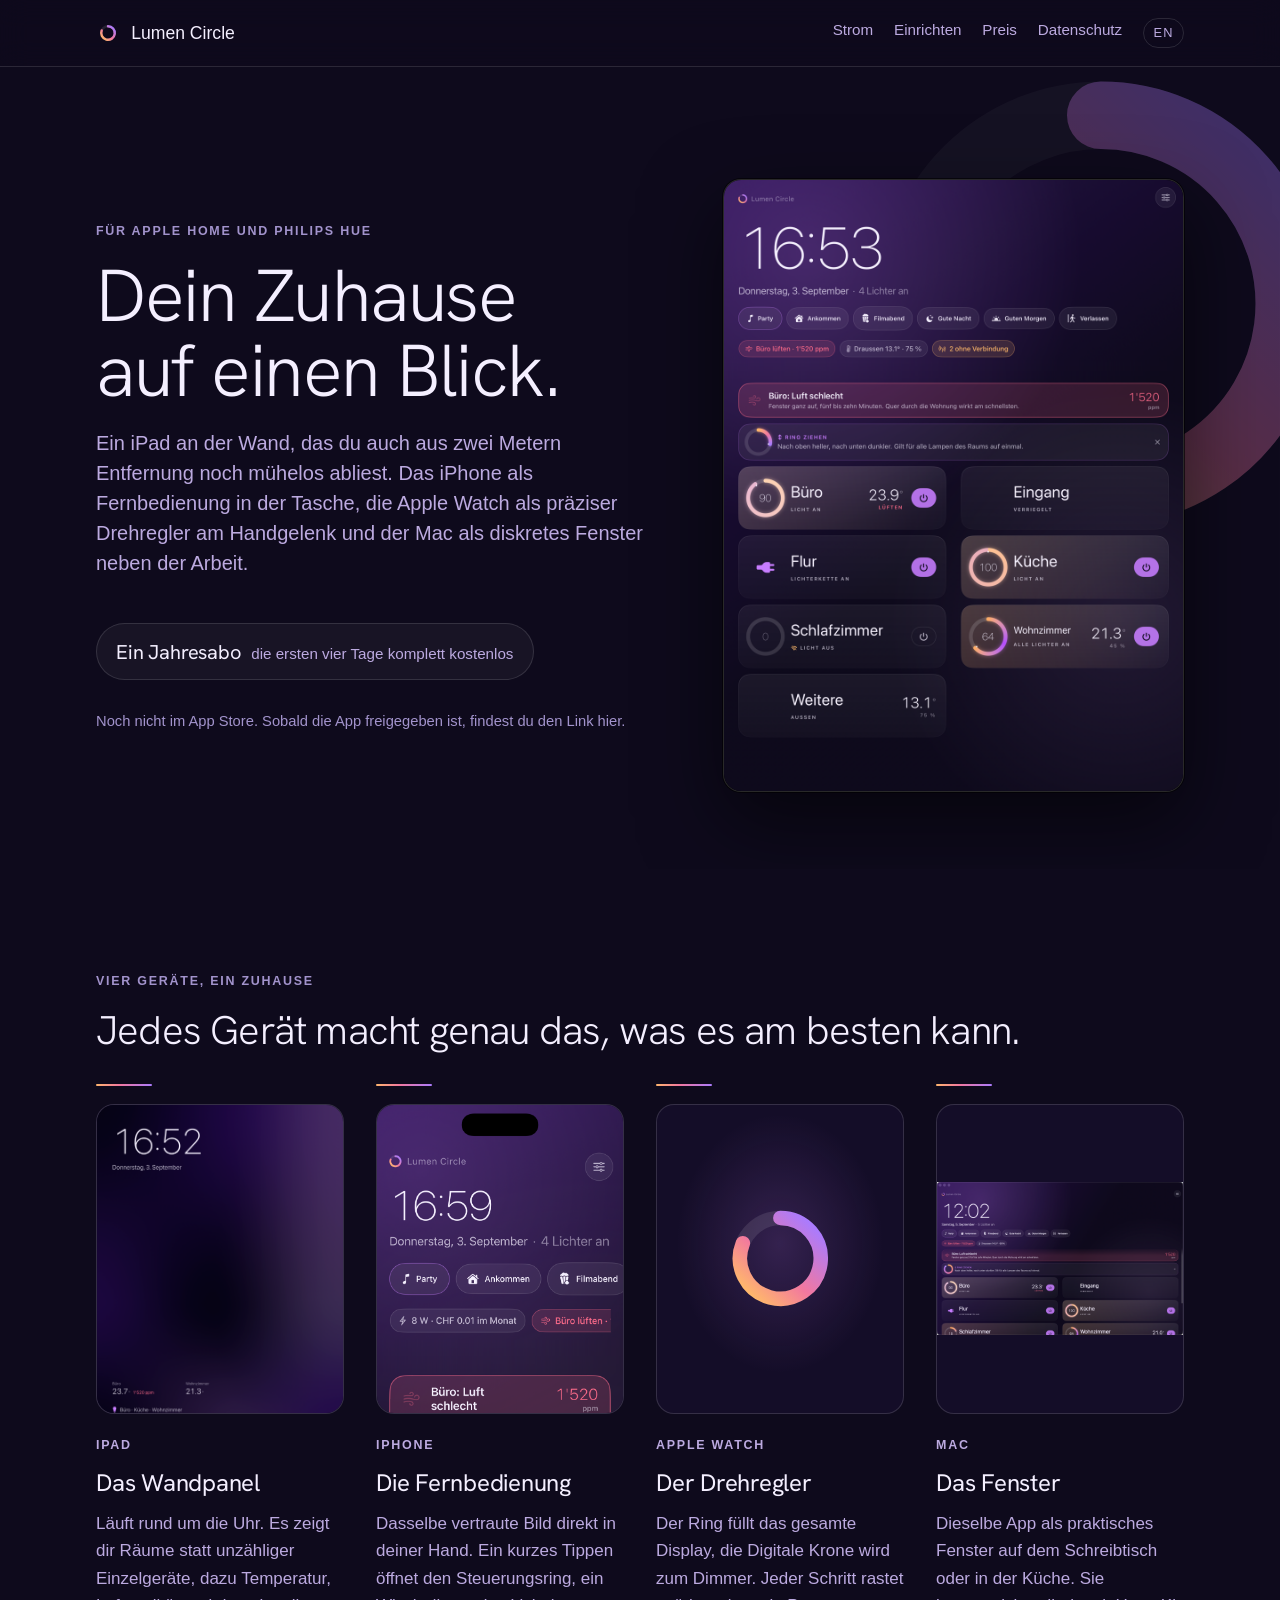
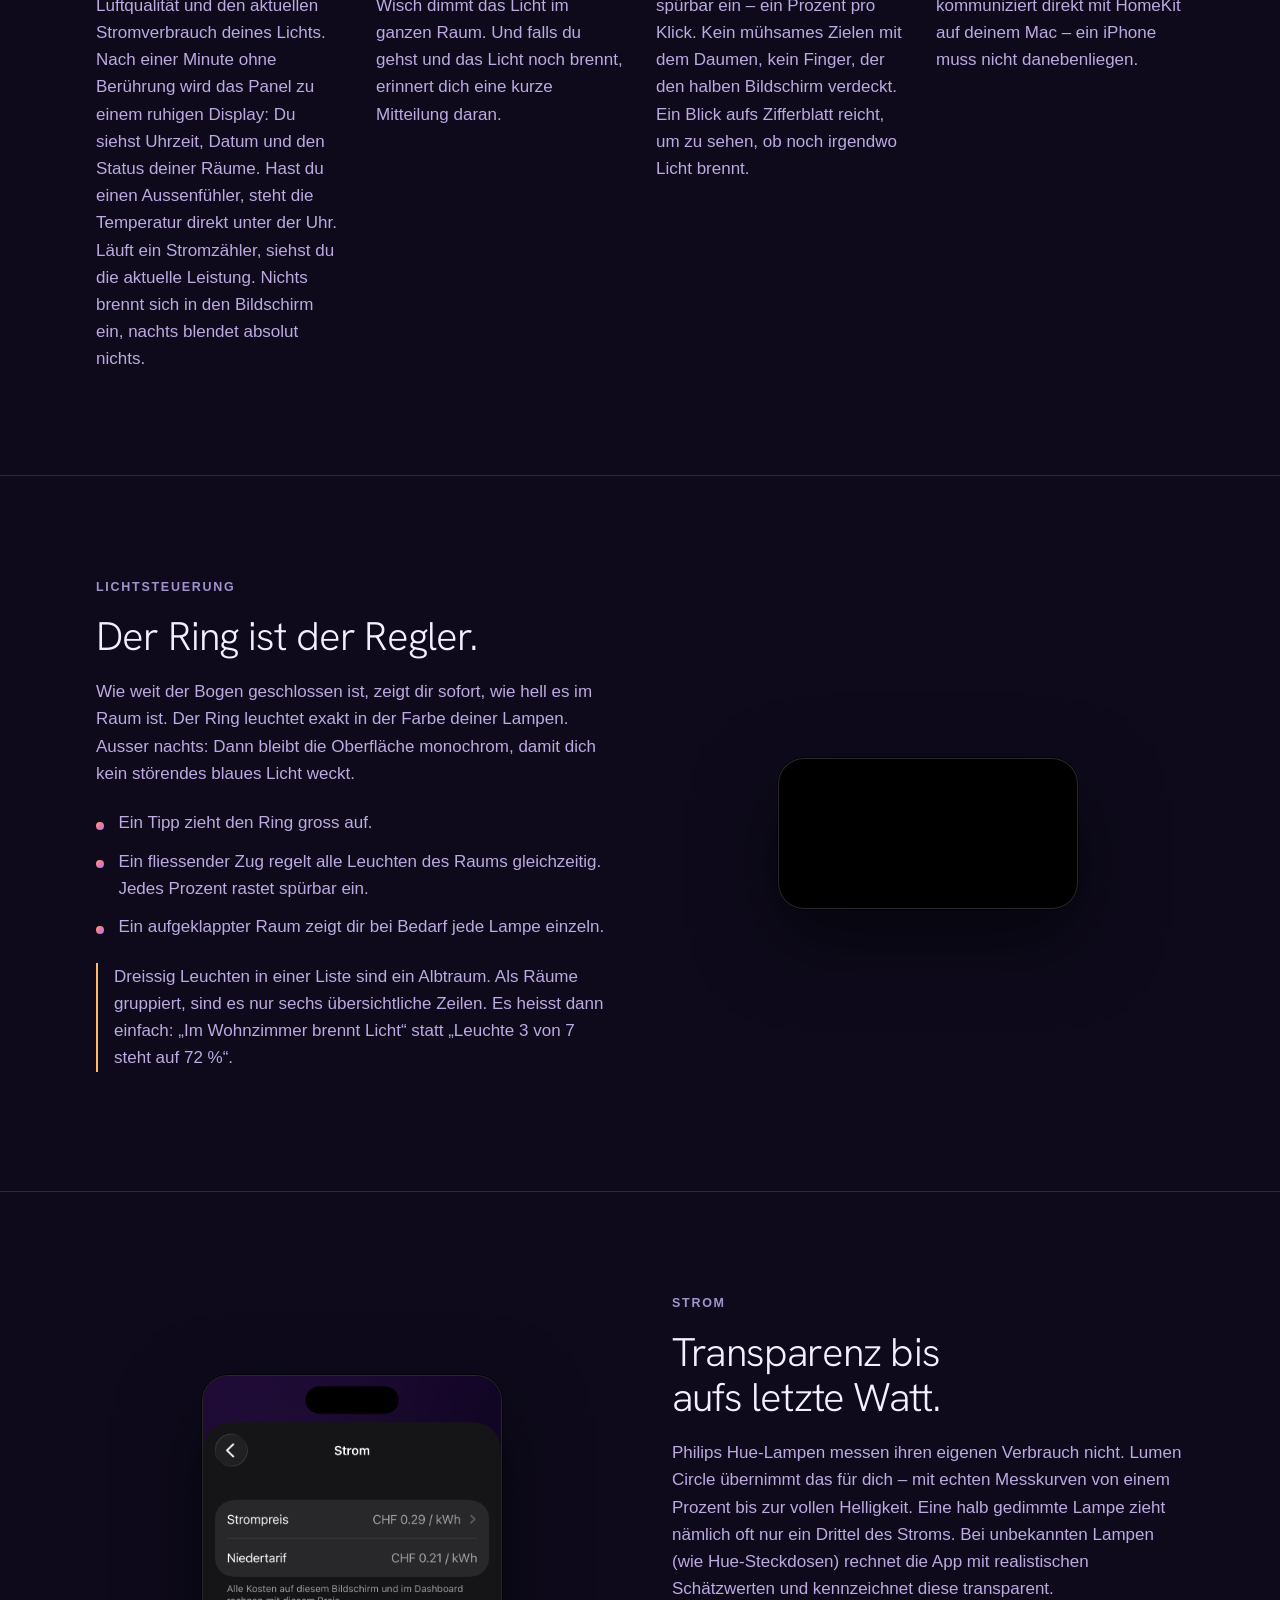
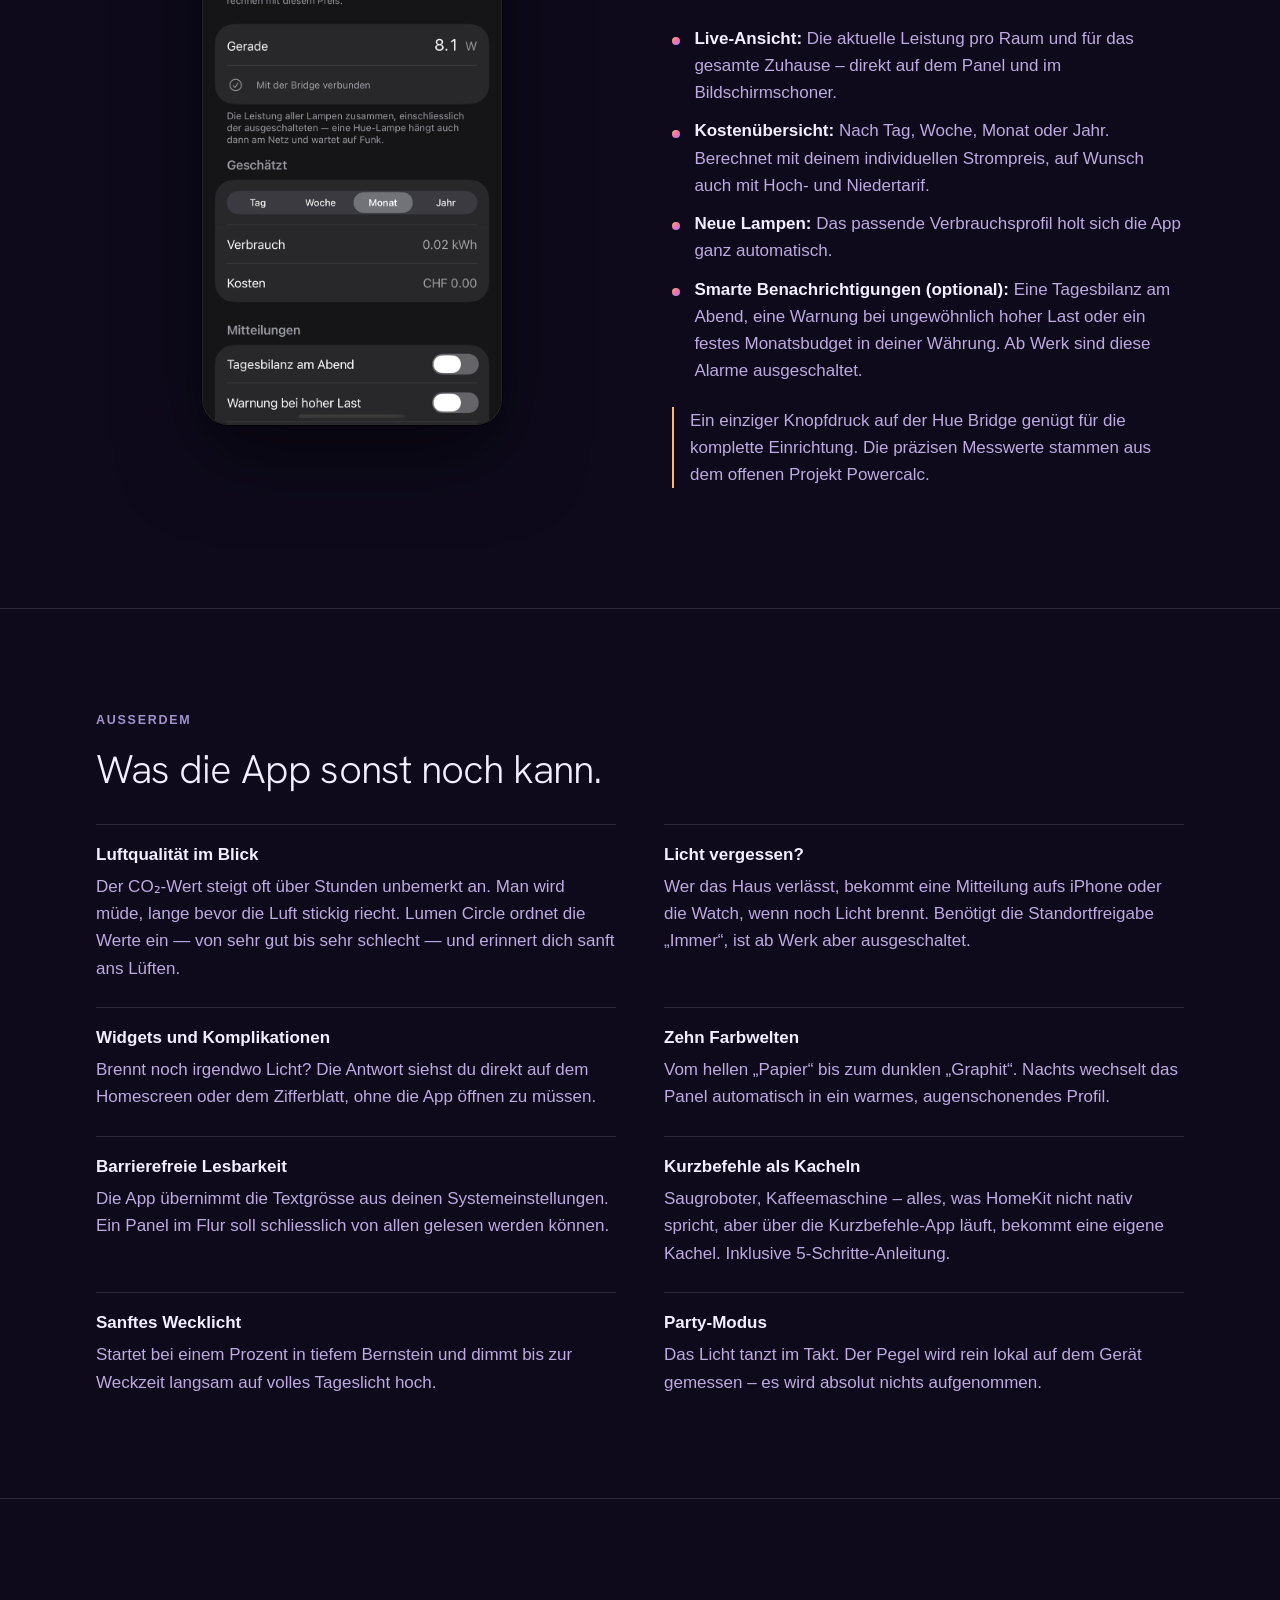
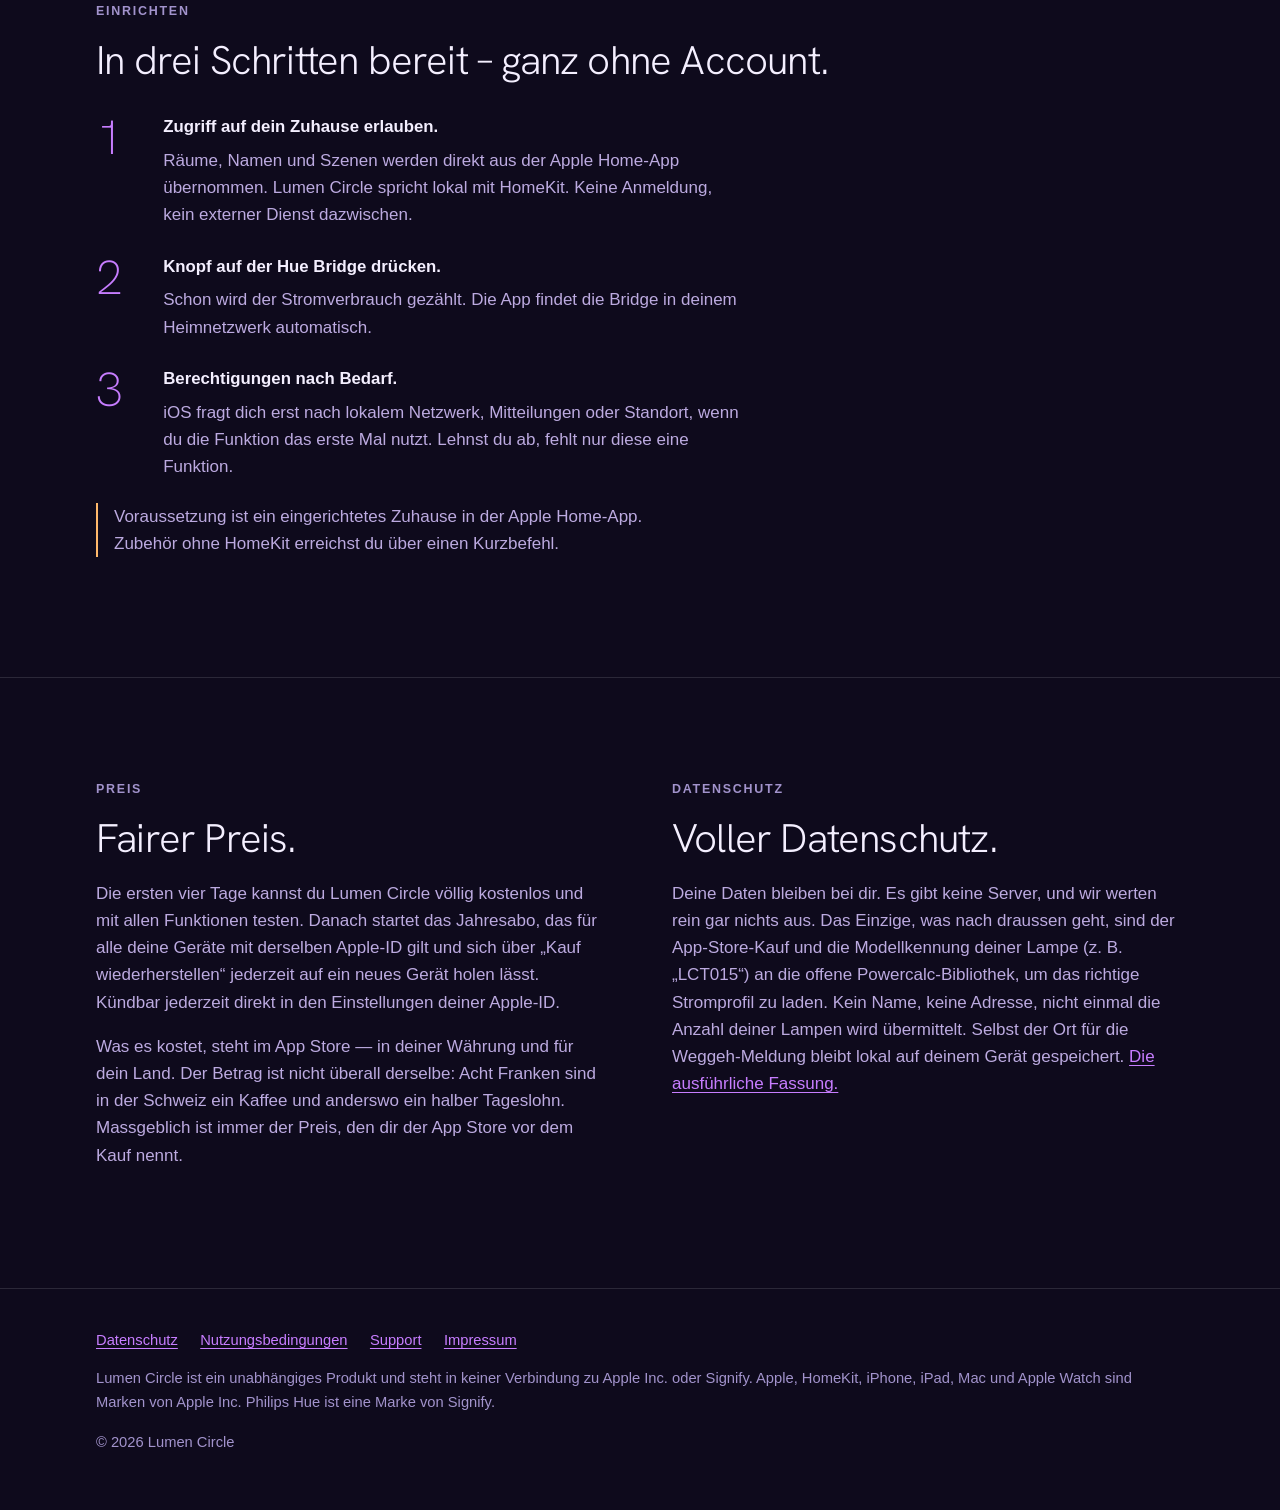
==== commit 0ae787e8: "Webseite: kein fester Preis mehr auf den Startseiten "CHF 8 im Jahr" stand als Versprechen im Kopf b" ====
--- a/index.html
+++ b/index.html
@@ -4,7 +4,7 @@
 <meta charset="utf-8">
 <meta name="viewport" content="width=device-width, initial-scale=1">
 <title>Lumen Circle — dein Zuhause auf einen Blick</title>
-<meta name="description" content="Ein iPad an der Wand, das du auch aus zwei Metern Entfernung noch mühelos abliest. Das iPhone als Fernbedienung, die Apple Watch als Drehregler, der Mac als Fenster neben der Arbeit. Für Apple Home und Philips Hue. CHF 8 im Jahr, die ersten vier Tage komplett kostenlos.">
+<meta name="description" content="Ein iPad an der Wand, das du auch aus zwei Metern Entfernung noch mühelos abliest. Das iPhone als Fernbedienung, die Apple Watch als Drehregler, der Mac als Fenster neben der Arbeit. Für Apple Home und Philips Hue. Die ersten vier Tage komplett kostenlos, danach ein Jahresabo.">
 <meta property="og:title" content="Lumen Circle — dein Zuhause auf einen Blick">
 <meta property="og:description" content="Räume statt Geräte. Licht mit einem Ring. Für Apple Home und Philips Hue, auf iPad, iPhone, Apple Watch und Mac.">
 <meta property="og:type" content="website">
@@ -67,7 +67,7 @@
         Fenster neben der Arbeit.
       </p>
       <p class="price">
-        <strong>CHF 8 im Jahr</strong>
+        <strong>Ein Jahresabo</strong>
         <span>die ersten vier Tage komplett kostenlos</span>
       </p>
       <p class="small">
@@ -290,11 +290,17 @@
       <p class="eyebrow">Preis</p>
       <h2 id="preis-titel">Fairer Preis.</h2>
       <p class="muted">
-        CHF 8 im Jahr. Die ersten vier Tage kannst du Lumen Circle völlig
-        kostenlos und mit allen Funktionen testen. Danach startet das
+        Die ersten vier Tage kannst du Lumen Circle völlig kostenlos und mit
+        allen Funktionen testen. Danach startet das
         Jahresabo, das für alle deine Geräte mit derselben Apple-ID gilt und
         sich über „Kauf wiederherstellen“ jederzeit auf ein neues Gerät holen
         lässt. Kündbar jederzeit direkt in den Einstellungen deiner Apple-ID.
+      </p>
+      <p class="muted">
+        Was es kostet, steht im App Store — in deiner Währung und für dein
+        Land. Der Betrag ist nicht überall derselbe: Acht Franken sind in der
+        Schweiz ein Kaffee und anderswo ein halber Tageslohn. Massgeblich ist
+        immer der Preis, den dir der App Store vor dem Kauf nennt.
       </p>
     </section>
     <section id="datenschutz" aria-labelledby="datenschutz-titel">
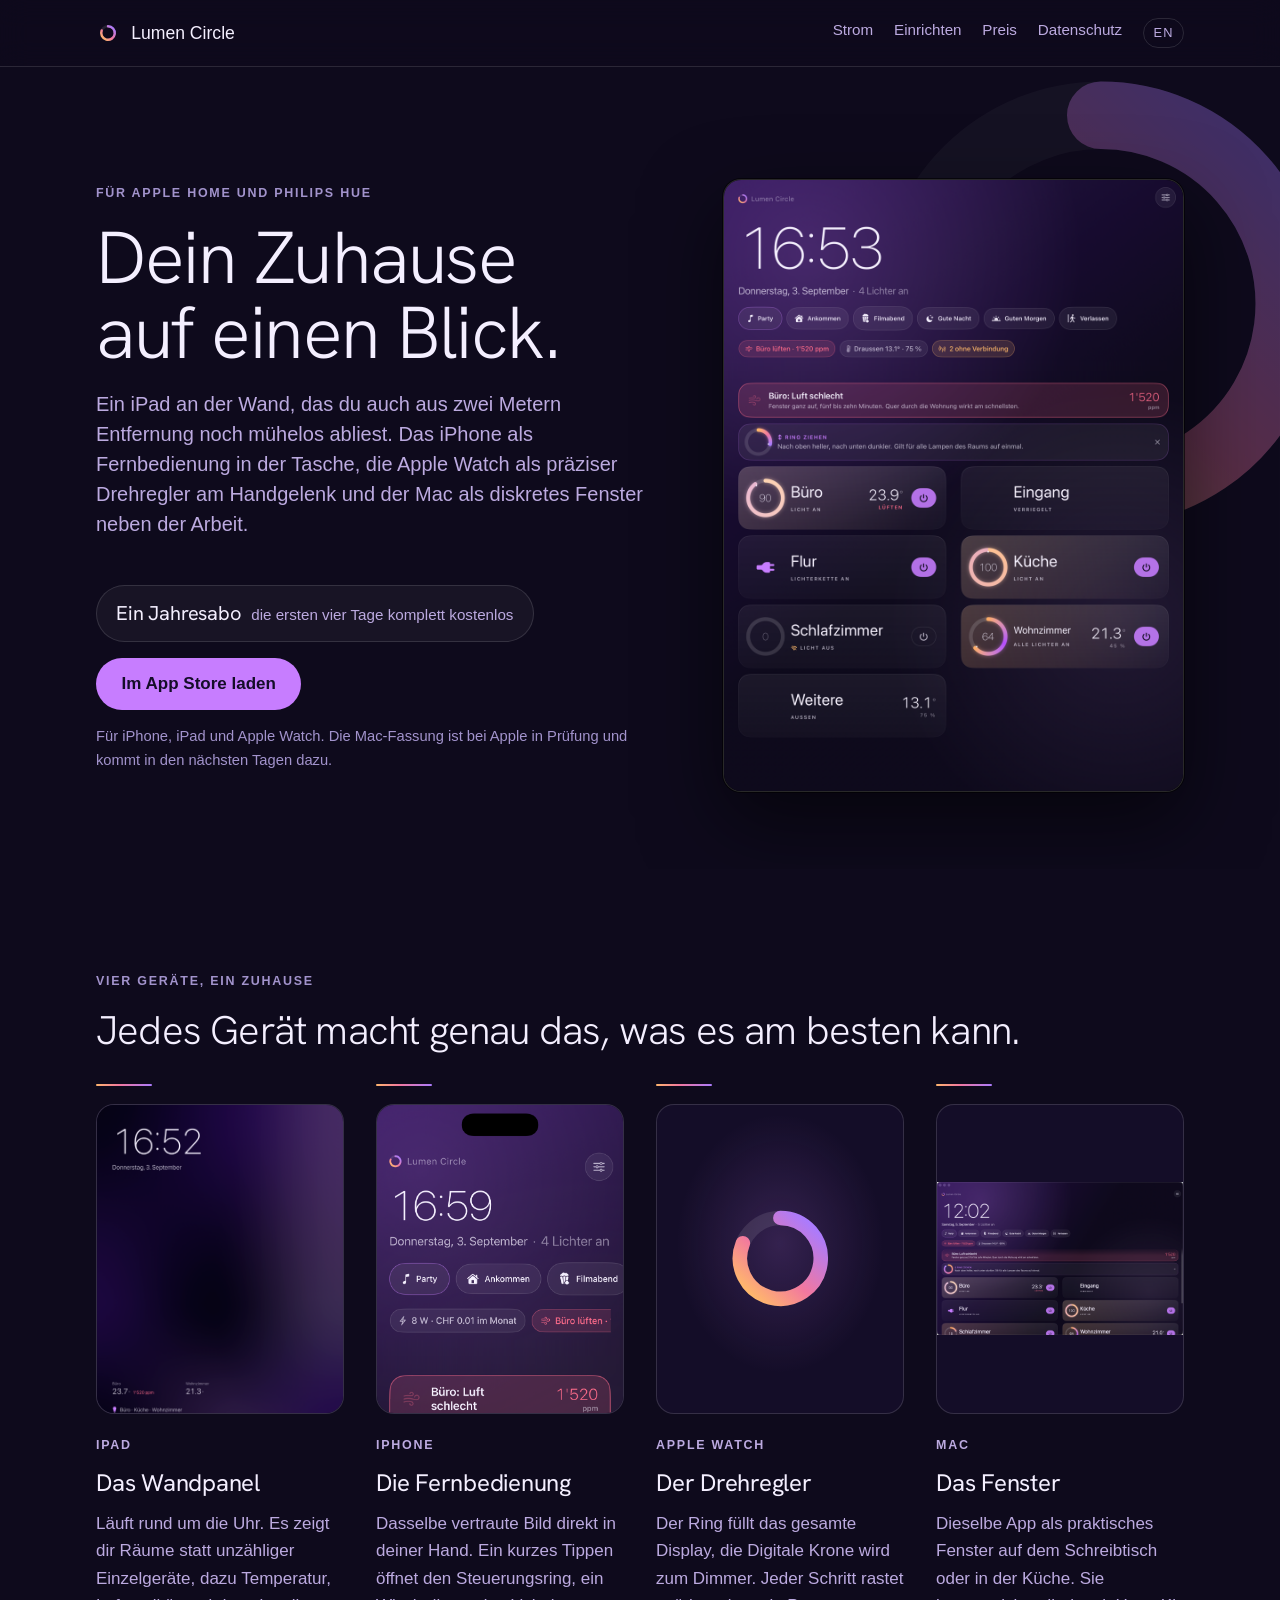
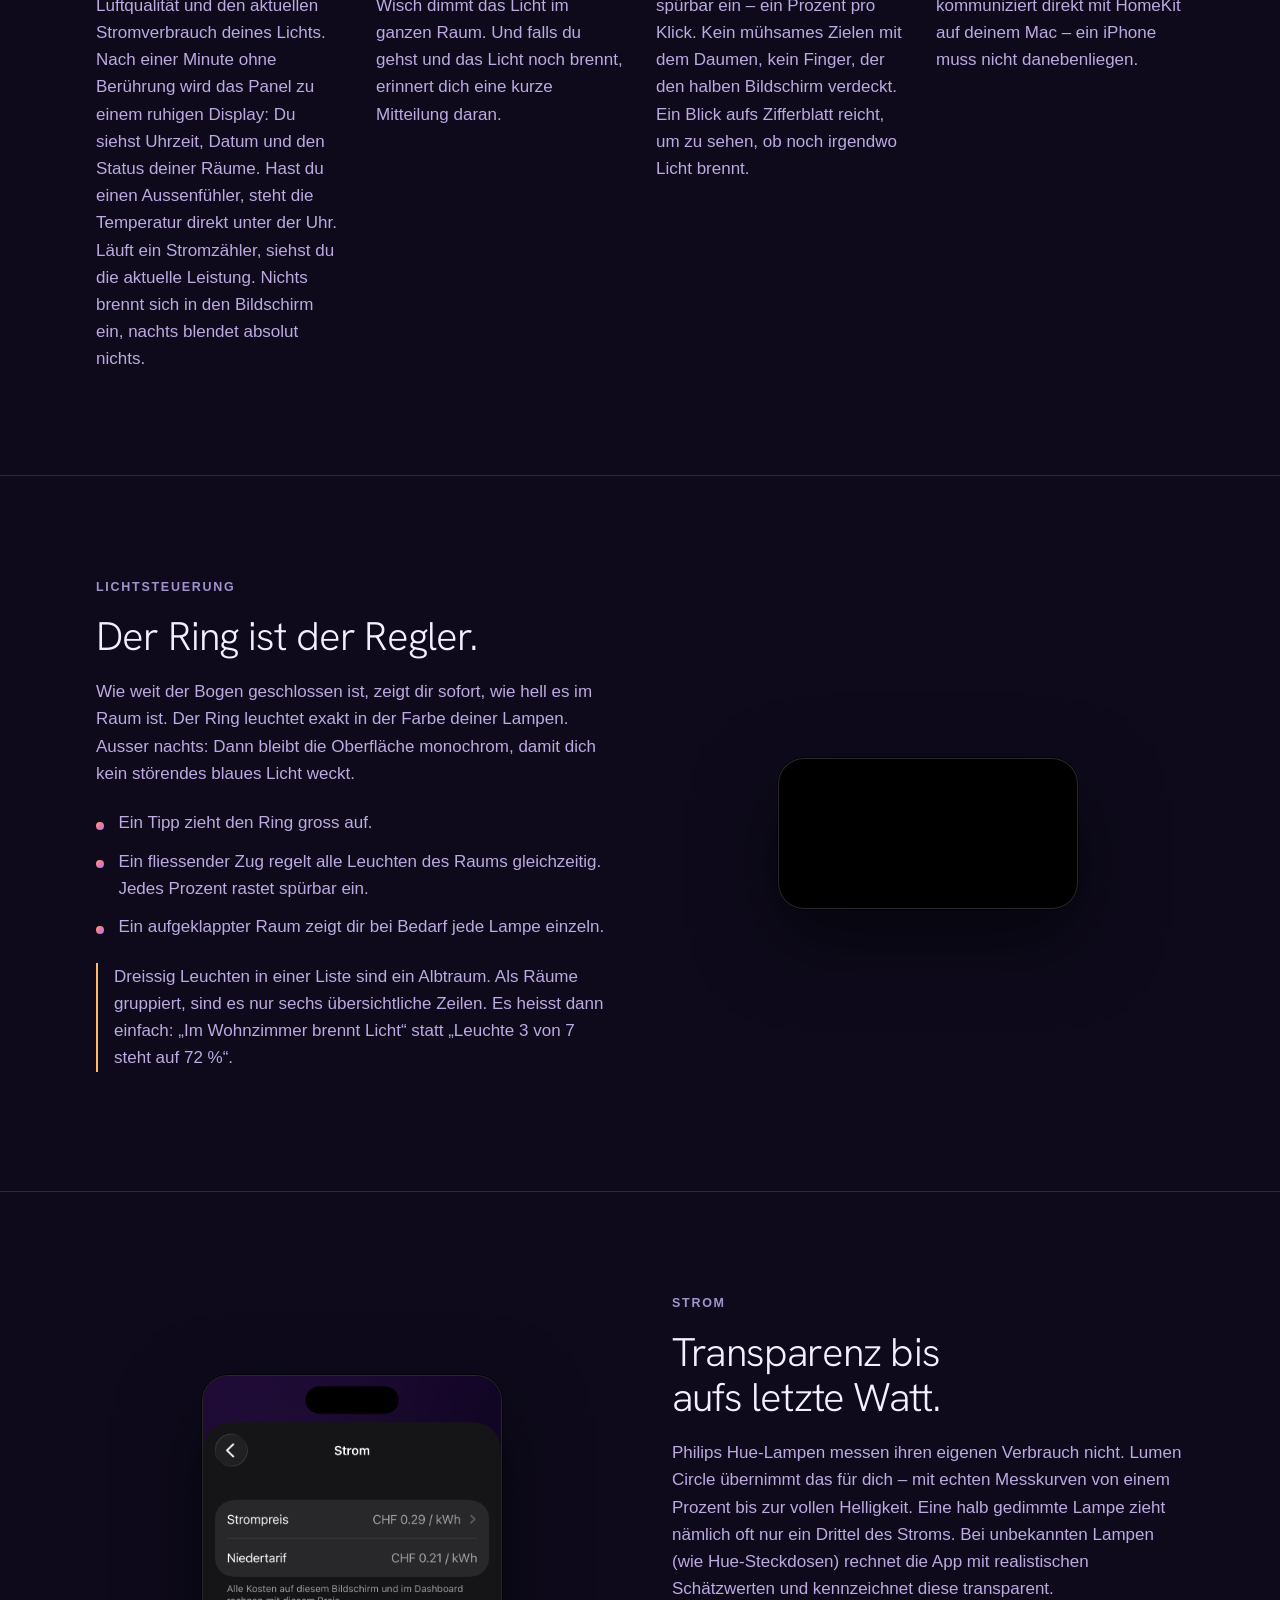
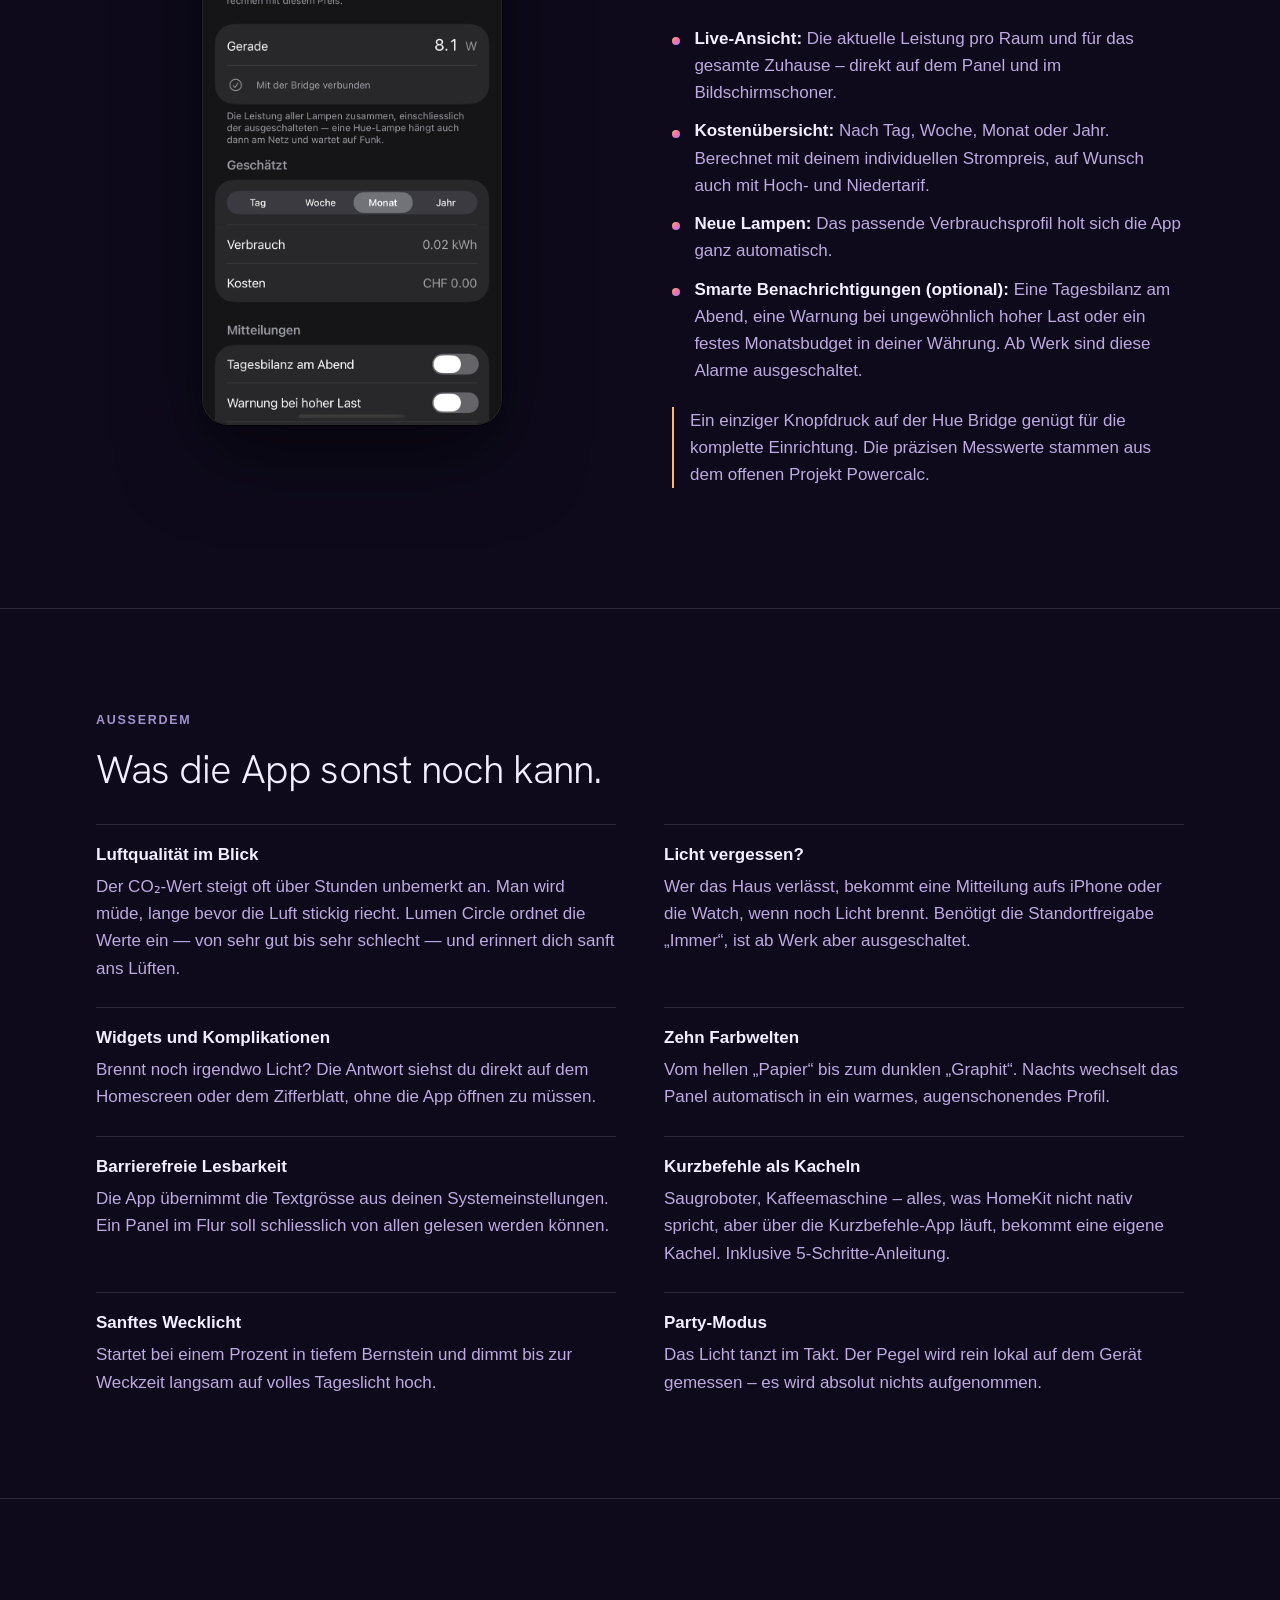
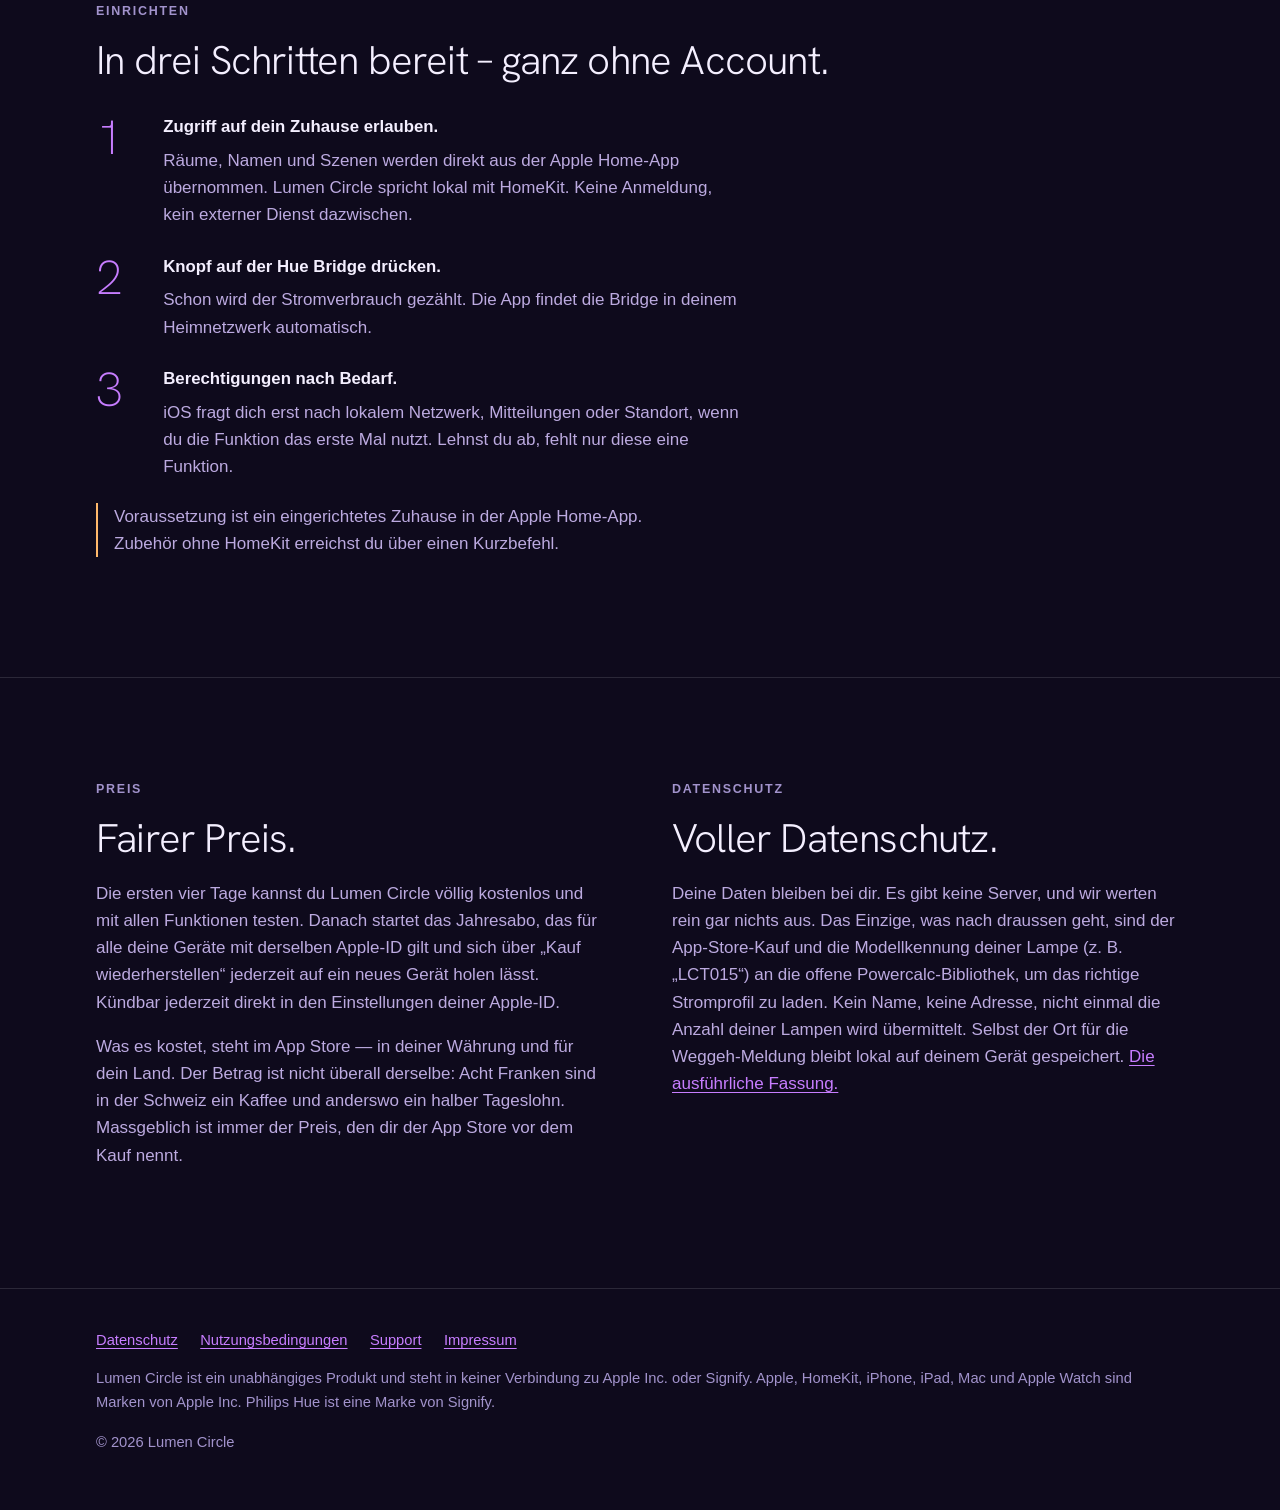
==== commit 5e4f69e5: "Startseite: der App Store ist offen Lumen Circle ist am 8. September fuer iOS freigegeben und steht " ====
--- a/index.html
+++ b/index.html
@@ -70,9 +70,12 @@
         <strong>Ein Jahresabo</strong>
         <span>die ersten vier Tage komplett kostenlos</span>
       </p>
+      <p class="store-zeile">
+        <a class="store" href="https://apps.apple.com/app/id6808305525">Im App Store laden</a>
+      </p>
       <p class="small">
-        Noch nicht im App Store. Sobald die App freigegeben ist, findest du den
-        Link hier.
+        Für iPhone, iPad und Apple Watch. Die Mac-Fassung ist bei Apple in
+        Prüfung und kommt in den nächsten Tagen dazu.
       </p>
     </div>
     <div class="device tablet">
--- a/styles.css
+++ b/styles.css
@@ -72,6 +72,29 @@
 .muted { color: var(--text-2); }
 .small { font-size: 0.92rem; color: var(--text-3); }
 
+/* App-Store-Verweis -------------------------------------------------------
+   Sieht aus wie „Abonnieren" in der App: eine gefuellte Pille im Signalton,
+   dunkle Schrift. Bewusst ohne Apples Abzeichen — wer das benutzt, muss ihr
+   Original nehmen, und ein nachgebautes waere eine Marke, die uns nicht
+   gehoert. */
+
+.store {
+  display: inline-flex; align-items: center;
+  padding: 0.8rem 1.6rem;
+  border-radius: 999px;
+  background: var(--signal);
+  color: var(--ink);
+  font-weight: 600;
+  text-decoration: none;
+  transition: background 0.2s ease, transform 0.2s ease;
+}
+.store:hover { background: var(--amber); color: var(--ink); }
+@media (prefers-reduced-motion: no-preference) {
+  .store:hover { transform: translateY(-1px); }
+}
+.store-zeile { margin: 0 0 0.9rem; }
+
+
 /* Kopf ------------------------------------------------------------------- */
 
 .top {
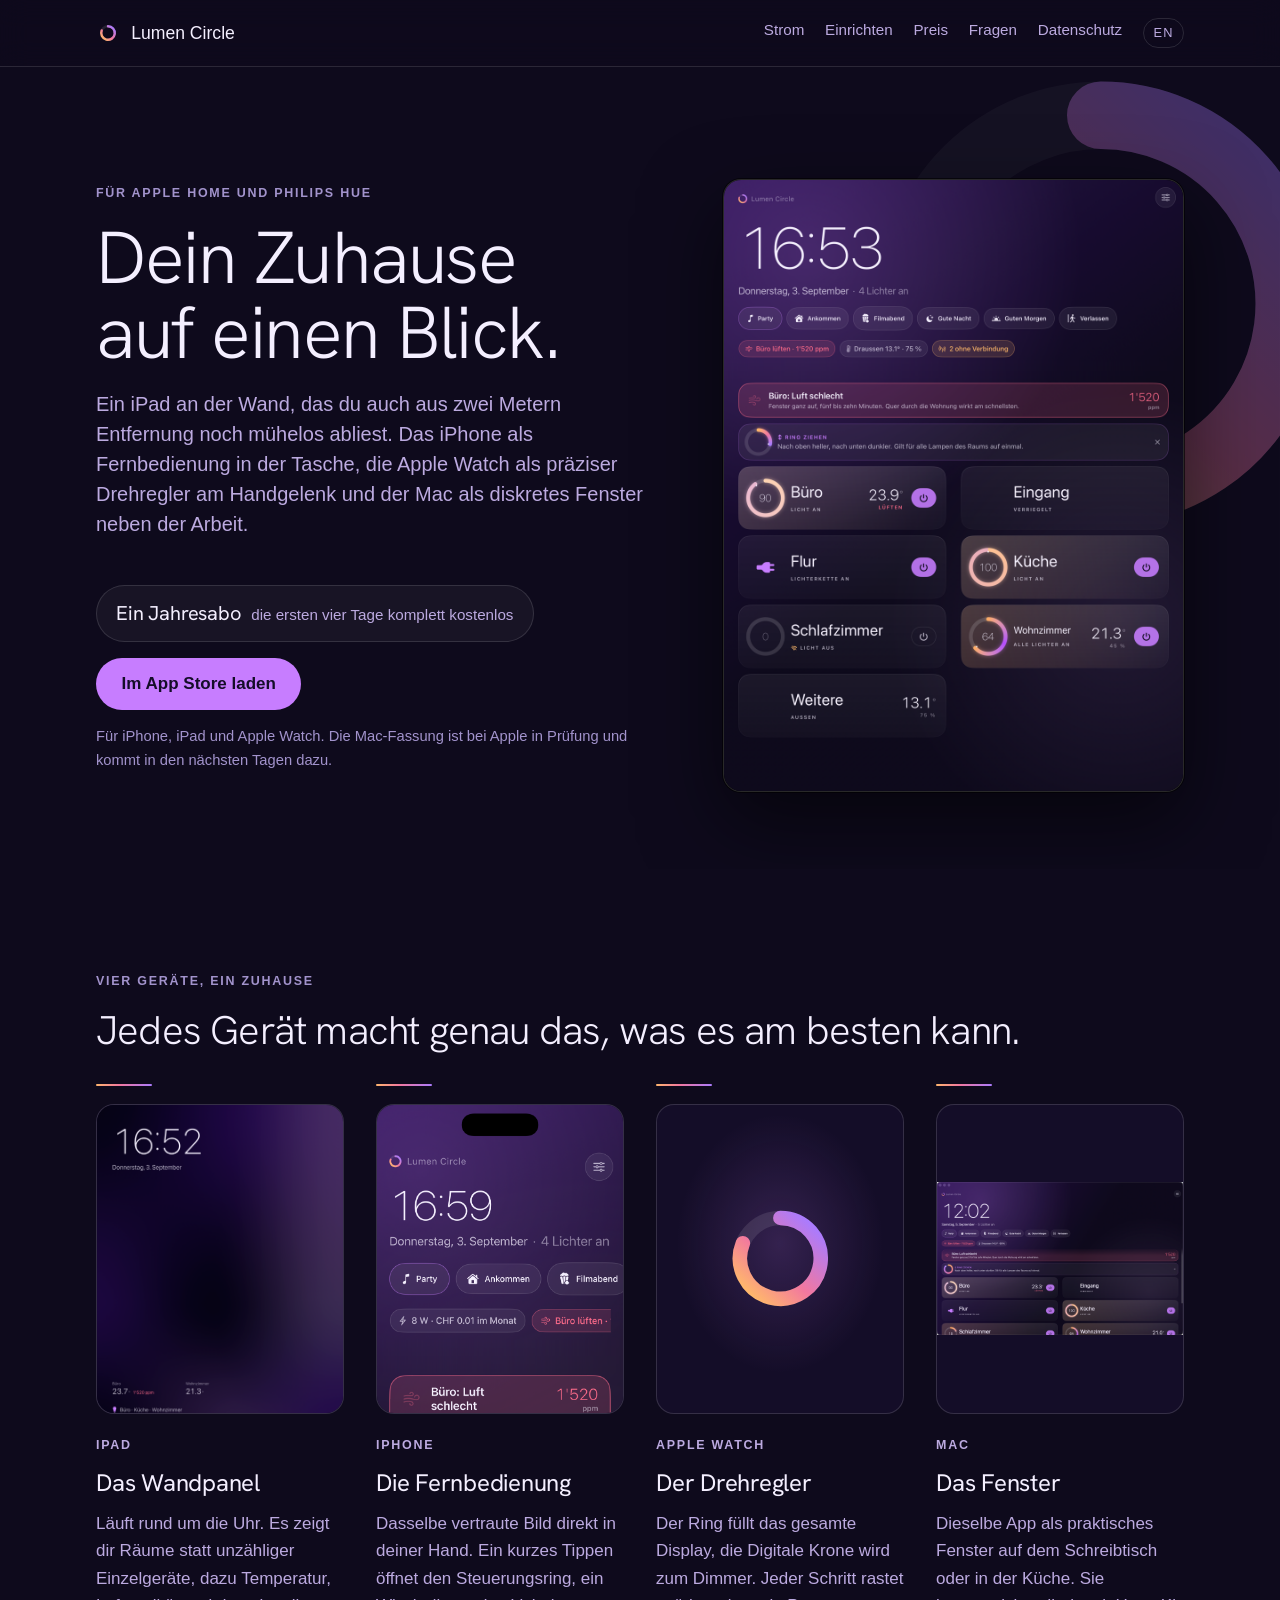
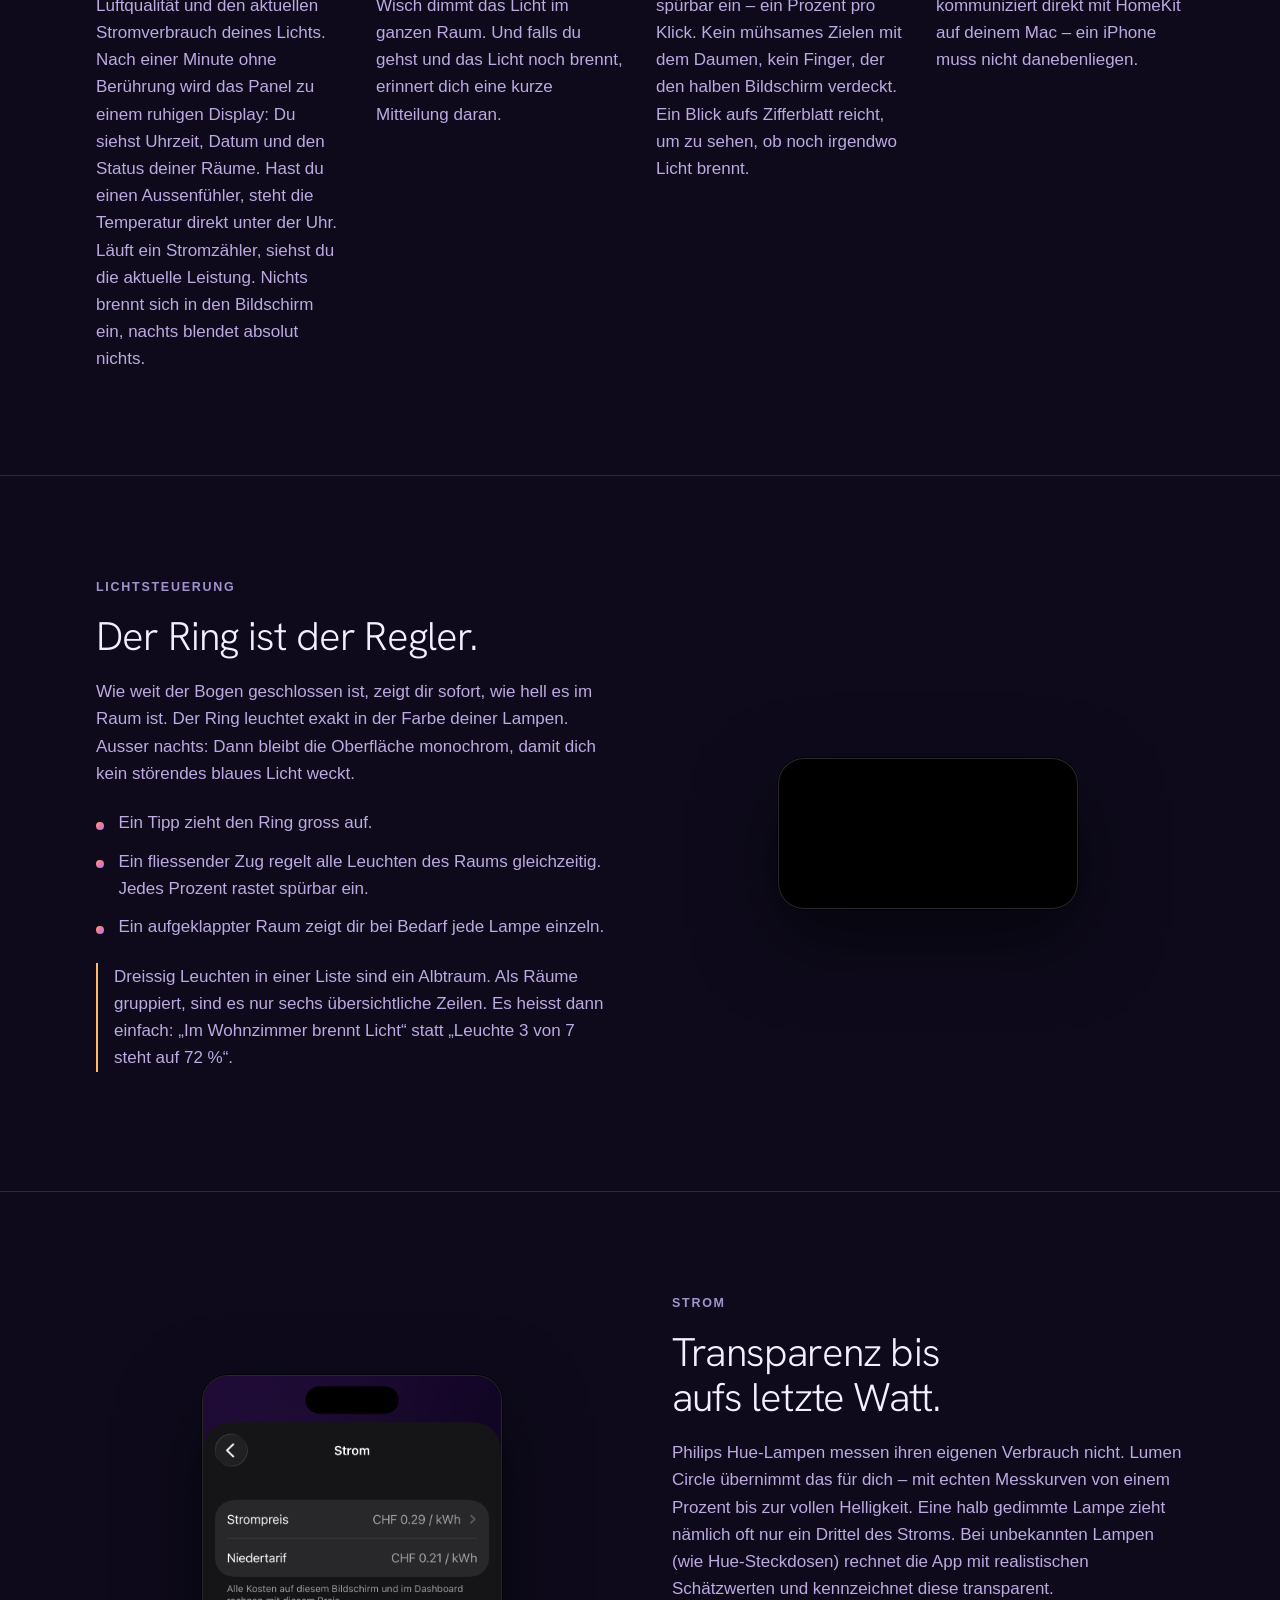
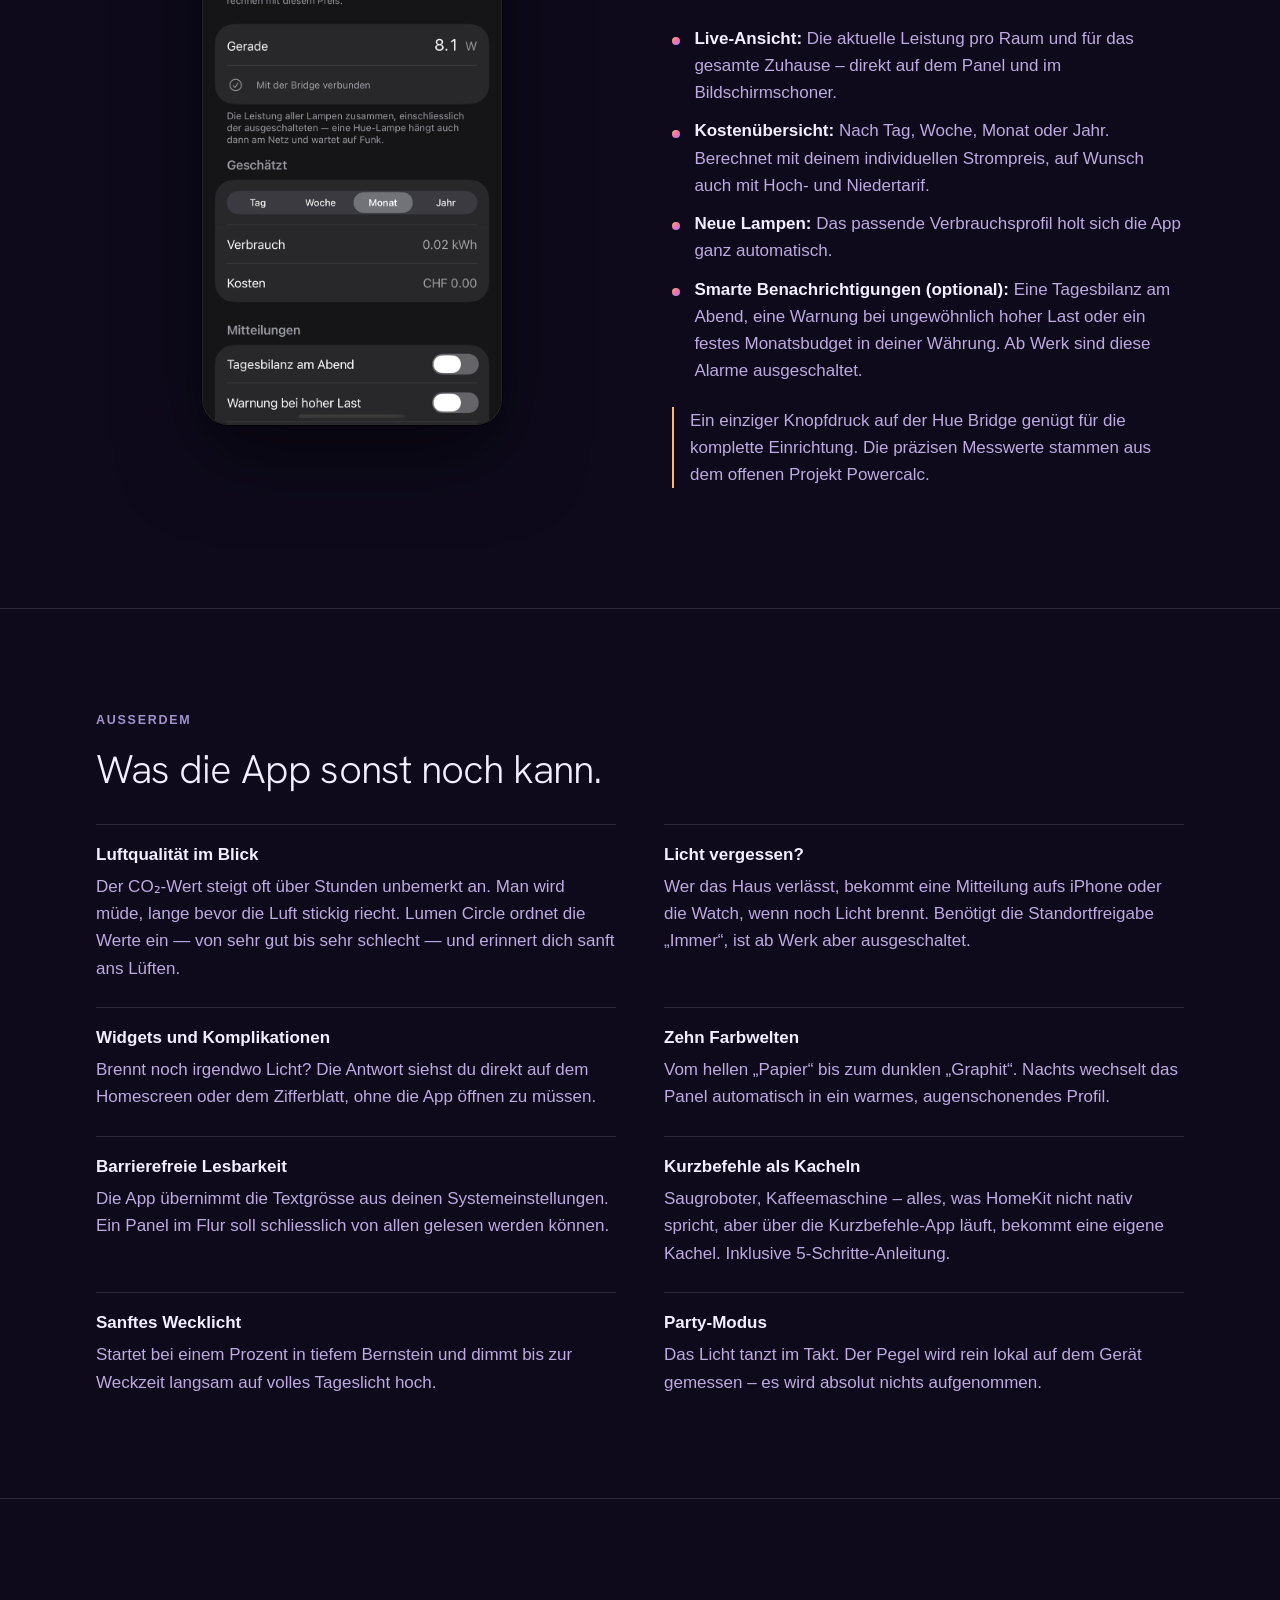
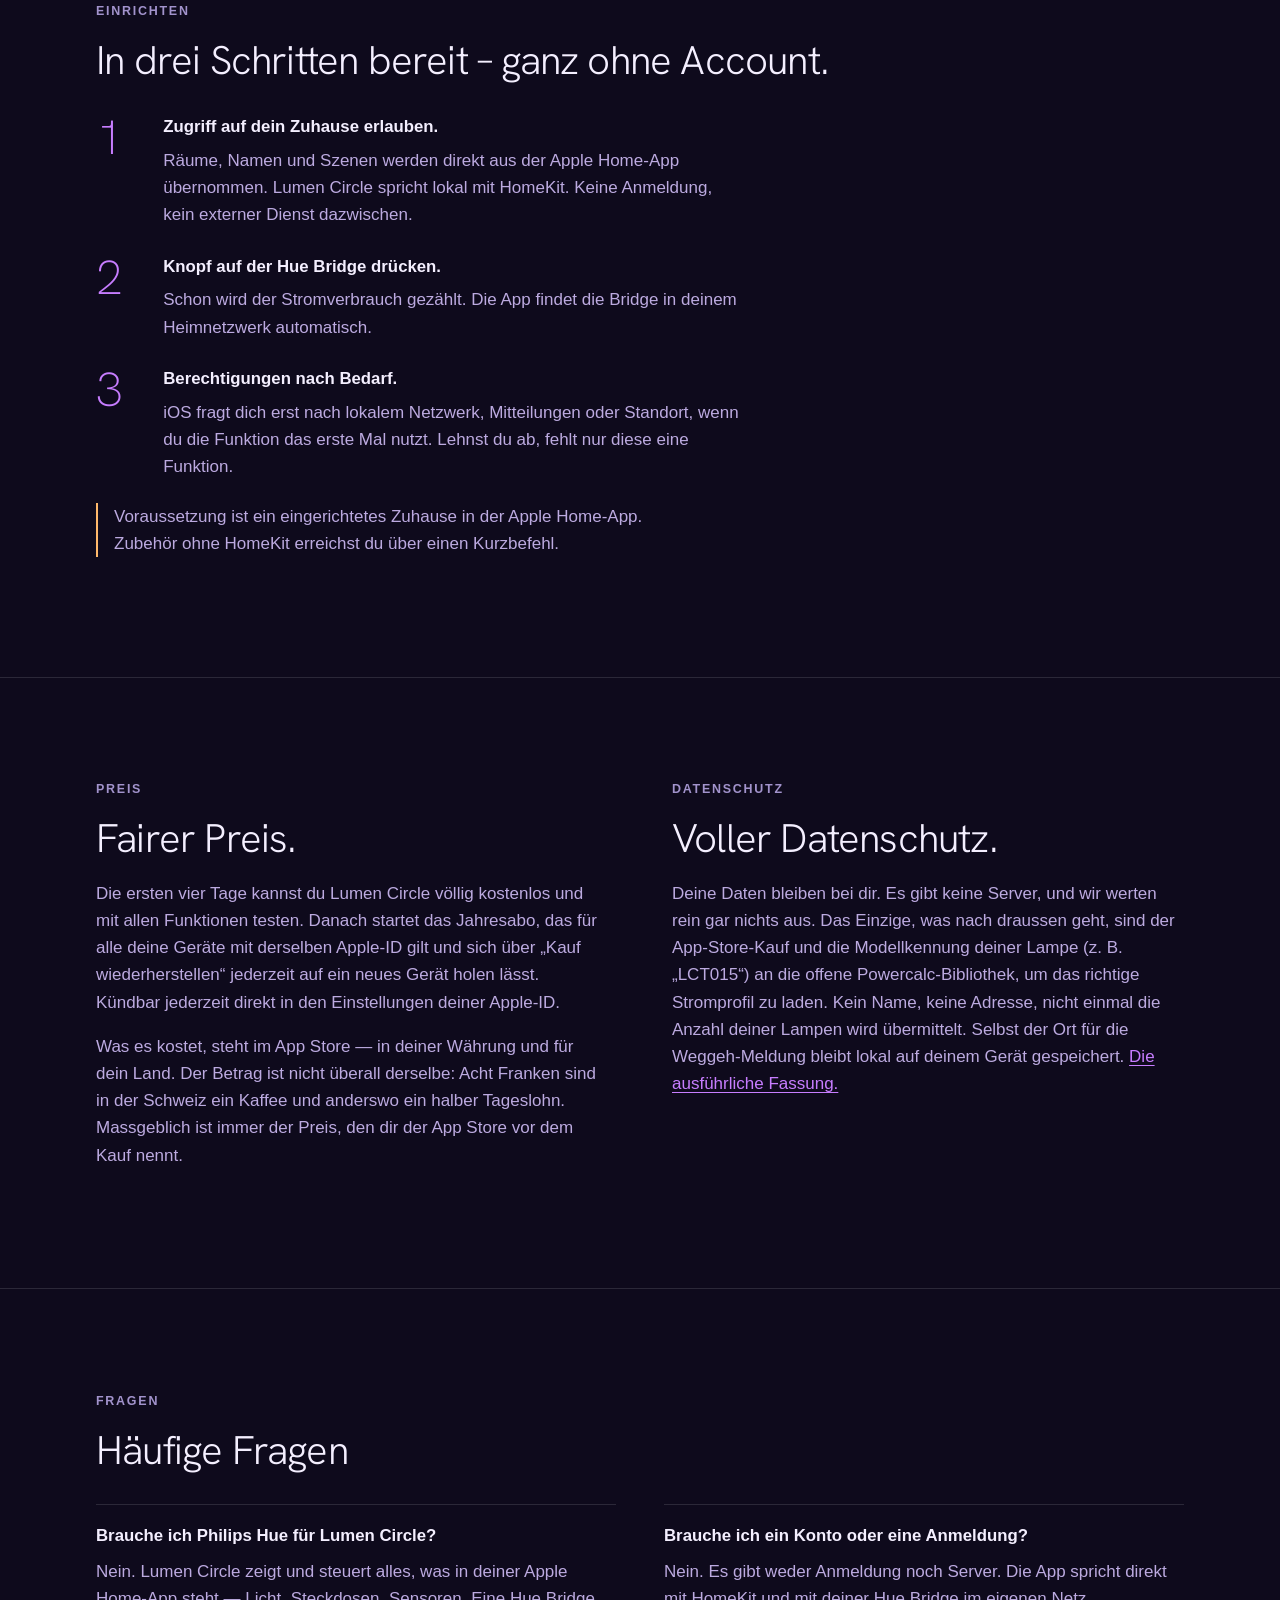
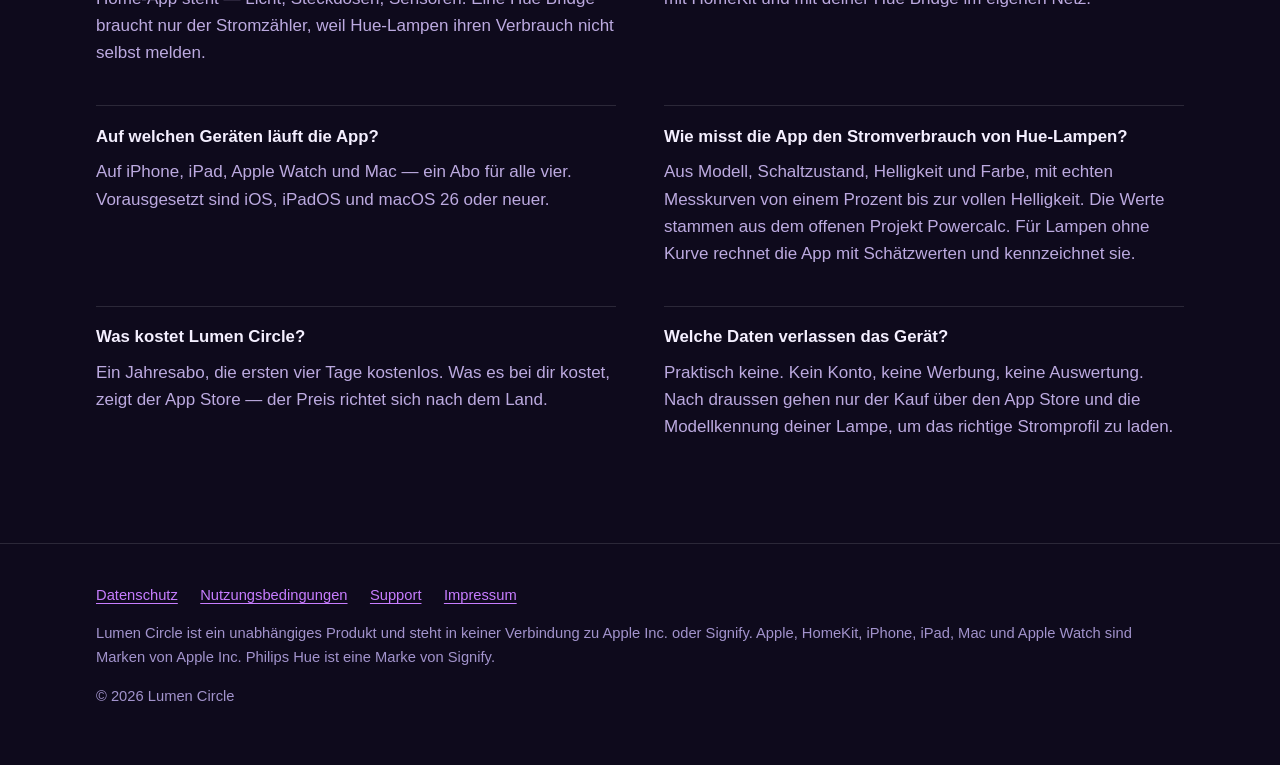
==== commit 700d8038: "Suchmaschinen: gefunden werden, ohne die Wohnadresse zu verraten Zwei Dinge, die zusammengehoeren.  " ====
--- a/index.html
+++ b/index.html
@@ -3,13 +3,24 @@
 <head>
 <meta charset="utf-8">
 <meta name="viewport" content="width=device-width, initial-scale=1">
-<title>Lumen Circle — dein Zuhause auf einen Blick</title>
-<meta name="description" content="Ein iPad an der Wand, das du auch aus zwei Metern Entfernung noch mühelos abliest. Das iPhone als Fernbedienung, die Apple Watch als Drehregler, der Mac als Fenster neben der Arbeit. Für Apple Home und Philips Hue. Die ersten vier Tage komplett kostenlos, danach ein Jahresabo.">
-<meta property="og:title" content="Lumen Circle — dein Zuhause auf einen Blick">
-<meta property="og:description" content="Räume statt Geräte. Licht mit einem Ring. Für Apple Home und Philips Hue, auf iPad, iPhone, Apple Watch und Mac.">
+<title>HomeKit Dashboard für iPad und Philips Hue — Lumen Circle</title>
+<meta name="description" content="Wandpanel für Apple Home und Philips Hue: Räume statt Geräte, Licht am Ring, Hue-Stromverbrauch live. Für iPad, iPhone, Apple Watch und Mac. Vier Tage gratis.">
+<meta property="og:title" content="HomeKit Dashboard für iPad und Philips Hue — Lumen Circle">
+<meta property="og:description" content="Räume statt Geräte. Licht mit einem Ring. Der Stromverbrauch deiner Hue-Lampen live. Für Apple Home und Philips Hue, auf iPad, iPhone, Apple Watch und Mac.">
 <meta property="og:type" content="website">
 <meta property="og:url" content="https://lumencircle.ch">
 <meta property="og:image" content="https://lumencircle.ch/assets/ipad.png">
+<meta property="og:site_name" content="Lumen Circle">
+<meta property="og:locale" content="de_CH">
+<meta property="og:locale:alternate" content="en_US">
+<meta property="og:image:alt" content="Lumen Circle auf einem iPad an der Wand: grosse Uhrzeit, darunter die Räume mit ihren Lichtringen.">
+<meta property="og:image:width" content="1032">
+<meta property="og:image:height" content="1376">
+<meta name="twitter:card" content="summary_large_image">
+<meta name="twitter:title" content="HomeKit Dashboard für iPad und Philips Hue — Lumen Circle">
+<meta name="twitter:description" content="Räume statt Geräte. Licht mit einem Ring. Der Stromverbrauch deiner Hue-Lampen live. Für Apple Home und Philips Hue, auf iPad, iPhone, Apple Watch und Mac.">
+<meta name="twitter:image" content="https://lumencircle.ch/assets/ipad.png">
+<meta name="apple-itunes-app" content="app-id=6808305525">
 <meta name="theme-color" content="#0e0a1c">
 <link rel="preconnect" href="https://fonts.googleapis.com">
 <link rel="preconnect" href="https://fonts.gstatic.com" crossorigin>
@@ -19,6 +30,98 @@
 <link rel="alternate" hreflang="x-default" href="https://lumencircle.ch/">
 <link rel="canonical" href="https://lumencircle.ch/">
 <link rel="stylesheet" href="styles.css">
+<script type="application/ld+json">
+{
+ "@context": "https://schema.org",
+ "@type": "SoftwareApplication",
+ "name": "Lumen Circle",
+ "applicationCategory": "LifestyleApplication",
+ "applicationSubCategory": "Smart Home",
+ "operatingSystem": "iOS 26, iPadOS 26, macOS 26, watchOS 26",
+ "url": "https://lumencircle.ch/",
+ "downloadUrl": "https://apps.apple.com/app/id6808305525",
+ "installUrl": "https://apps.apple.com/app/id6808305525",
+ "inLanguage": [
+  "de",
+  "en"
+ ],
+ "image": "https://lumencircle.ch/assets/ipad.png",
+ "screenshot": [
+  "https://lumencircle.ch/assets/ipad.png",
+  "https://lumencircle.ch/assets/dashboard.png",
+  "https://lumencircle.ch/assets/strom.png"
+ ],
+ "featureList": [
+  "Wandpanel für Apple Home auf dem iPad",
+  "Räume statt Geräte, gesteuert über einen Ring",
+  "Stromverbrauch und Kosten von Philips Hue-Lampen",
+  "Szenen, Kurzbefehle und Weckicht",
+  "Läuft ohne Konto und ohne fremde Server"
+ ],
+ "isAccessibleForFree": false,
+ "publisher": {
+  "@type": "Organization",
+  "name": "Lumen Circle",
+  "url": "https://lumencircle.ch/"
+ }
+}
+</script>
+<script type="application/ld+json">
+{
+ "@context": "https://schema.org",
+ "@type": "FAQPage",
+ "mainEntity": [
+  {
+   "@type": "Question",
+   "name": "Brauche ich Philips Hue für Lumen Circle?",
+   "acceptedAnswer": {
+    "@type": "Answer",
+    "text": "Nein. Lumen Circle zeigt und steuert alles, was in deiner Apple Home-App steht — Licht, Steckdosen, Sensoren. Eine Hue Bridge braucht nur der Stromzähler, weil Hue-Lampen ihren Verbrauch nicht selbst melden."
+   }
+  },
+  {
+   "@type": "Question",
+   "name": "Brauche ich ein Konto oder eine Anmeldung?",
+   "acceptedAnswer": {
+    "@type": "Answer",
+    "text": "Nein. Es gibt weder Anmeldung noch Server. Die App spricht direkt mit HomeKit und mit deiner Hue Bridge im eigenen Netz."
+   }
+  },
+  {
+   "@type": "Question",
+   "name": "Auf welchen Geräten läuft die App?",
+   "acceptedAnswer": {
+    "@type": "Answer",
+    "text": "Auf iPhone, iPad, Apple Watch und Mac — ein Abo für alle vier. Vorausgesetzt sind iOS, iPadOS und macOS 26 oder neuer."
+   }
+  },
+  {
+   "@type": "Question",
+   "name": "Wie misst die App den Stromverbrauch von Hue-Lampen?",
+   "acceptedAnswer": {
+    "@type": "Answer",
+    "text": "Aus Modell, Schaltzustand, Helligkeit und Farbe, mit echten Messkurven von einem Prozent bis zur vollen Helligkeit. Die Werte stammen aus dem offenen Projekt Powercalc. Für Lampen ohne Kurve rechnet die App mit Schätzwerten und kennzeichnet sie."
+   }
+  },
+  {
+   "@type": "Question",
+   "name": "Was kostet Lumen Circle?",
+   "acceptedAnswer": {
+    "@type": "Answer",
+    "text": "Ein Jahresabo, die ersten vier Tage kostenlos. Was es bei dir kostet, zeigt der App Store — der Preis richtet sich nach dem Land."
+   }
+  },
+  {
+   "@type": "Question",
+   "name": "Welche Daten verlassen das Gerät?",
+   "acceptedAnswer": {
+    "@type": "Answer",
+    "text": "Praktisch keine. Kein Konto, keine Werbung, keine Auswertung. Nach draussen gehen nur der Kauf über den App Store und die Modellkennung deiner Lampe, um das richtige Stromprofil zu laden."
+   }
+  }
+ ]
+}
+</script>
 </head>
 <body>
 
@@ -46,6 +149,7 @@
       <a href="#strom">Strom</a>
       <a href="#einrichten">Einrichten</a>
       <a href="#preis">Preis</a>
+      <a href="#fragen">Fragen</a>
       <a href="datenschutz.html">Datenschutz</a>
       <a class="lang" href="en/" hreflang="en" lang="en">EN</a>
     </nav>
@@ -322,6 +426,40 @@
   </div>
 </div>
 
+
+<section class="section" id="fragen" aria-labelledby="fragen-titel">
+  <div class="wrap">
+    <p class="eyebrow">Fragen</p>
+    <h2 id="fragen-titel">Häufige Fragen</h2>
+    <div class="fragen">
+      <div class="frage">
+        <h3>Brauche ich Philips Hue für Lumen Circle?</h3>
+        <p>Nein. Lumen Circle zeigt und steuert alles, was in deiner Apple Home-App steht — Licht, Steckdosen, Sensoren. Eine Hue Bridge braucht nur der Stromzähler, weil Hue-Lampen ihren Verbrauch nicht selbst melden.</p>
+      </div>
+      <div class="frage">
+        <h3>Brauche ich ein Konto oder eine Anmeldung?</h3>
+        <p>Nein. Es gibt weder Anmeldung noch Server. Die App spricht direkt mit HomeKit und mit deiner Hue Bridge im eigenen Netz.</p>
+      </div>
+      <div class="frage">
+        <h3>Auf welchen Geräten läuft die App?</h3>
+        <p>Auf iPhone, iPad, Apple Watch und Mac — ein Abo für alle vier. Vorausgesetzt sind iOS, iPadOS und macOS 26 oder neuer.</p>
+      </div>
+      <div class="frage">
+        <h3>Wie misst die App den Stromverbrauch von Hue-Lampen?</h3>
+        <p>Aus Modell, Schaltzustand, Helligkeit und Farbe, mit echten Messkurven von einem Prozent bis zur vollen Helligkeit. Die Werte stammen aus dem offenen Projekt Powercalc. Für Lampen ohne Kurve rechnet die App mit Schätzwerten und kennzeichnet sie.</p>
+      </div>
+      <div class="frage">
+        <h3>Was kostet Lumen Circle?</h3>
+        <p>Ein Jahresabo, die ersten vier Tage kostenlos. Was es bei dir kostet, zeigt der App Store — der Preis richtet sich nach dem Land.</p>
+      </div>
+      <div class="frage">
+        <h3>Welche Daten verlassen das Gerät?</h3>
+        <p>Praktisch keine. Kein Konto, keine Werbung, keine Auswertung. Nach draussen gehen nur der Kauf über den App Store und die Modellkennung deiner Lampe, um das richtige Stromprofil zu laden.</p>
+      </div>
+    </div>
+  </div>
+</section>
+
 </main>
 
 <footer>
--- a/styles.css
+++ b/styles.css
@@ -277,6 +277,17 @@
 }
 .steps p { margin: 0.35rem 0 0; color: var(--text-2); }
 
+/* Häufige Fragen ----------------------------------------------------------
+   Zwei Spalten, sobald Platz ist. Jede Frage bekommt eine dünne Linie oben —
+   dasselbe Mittel wie bei den vier Geräte-Welten, damit der Abschnitt nicht
+   nach angeklebtem SEO-Text aussieht, sondern zur Seite gehört. */
+
+.fragen { display: grid; gap: 2rem; grid-template-columns: 1fr; margin-top: 2rem; }
+@media (min-width: 52rem) { .fragen { grid-template-columns: 1fr 1fr; gap: 2.4rem 3rem; } }
+.frage { padding-top: 1.1rem; border-top: 1px solid var(--rule); }
+.frage h3 { margin-bottom: 0.5rem; }
+.frage p { margin: 0; color: var(--text-2); max-width: 34rem; }
+
 .split { display: grid; gap: 3rem; grid-template-columns: 1fr; }
 @media (min-width: 52rem) { .split { grid-template-columns: 1fr 1fr; gap: 4rem; } }
 
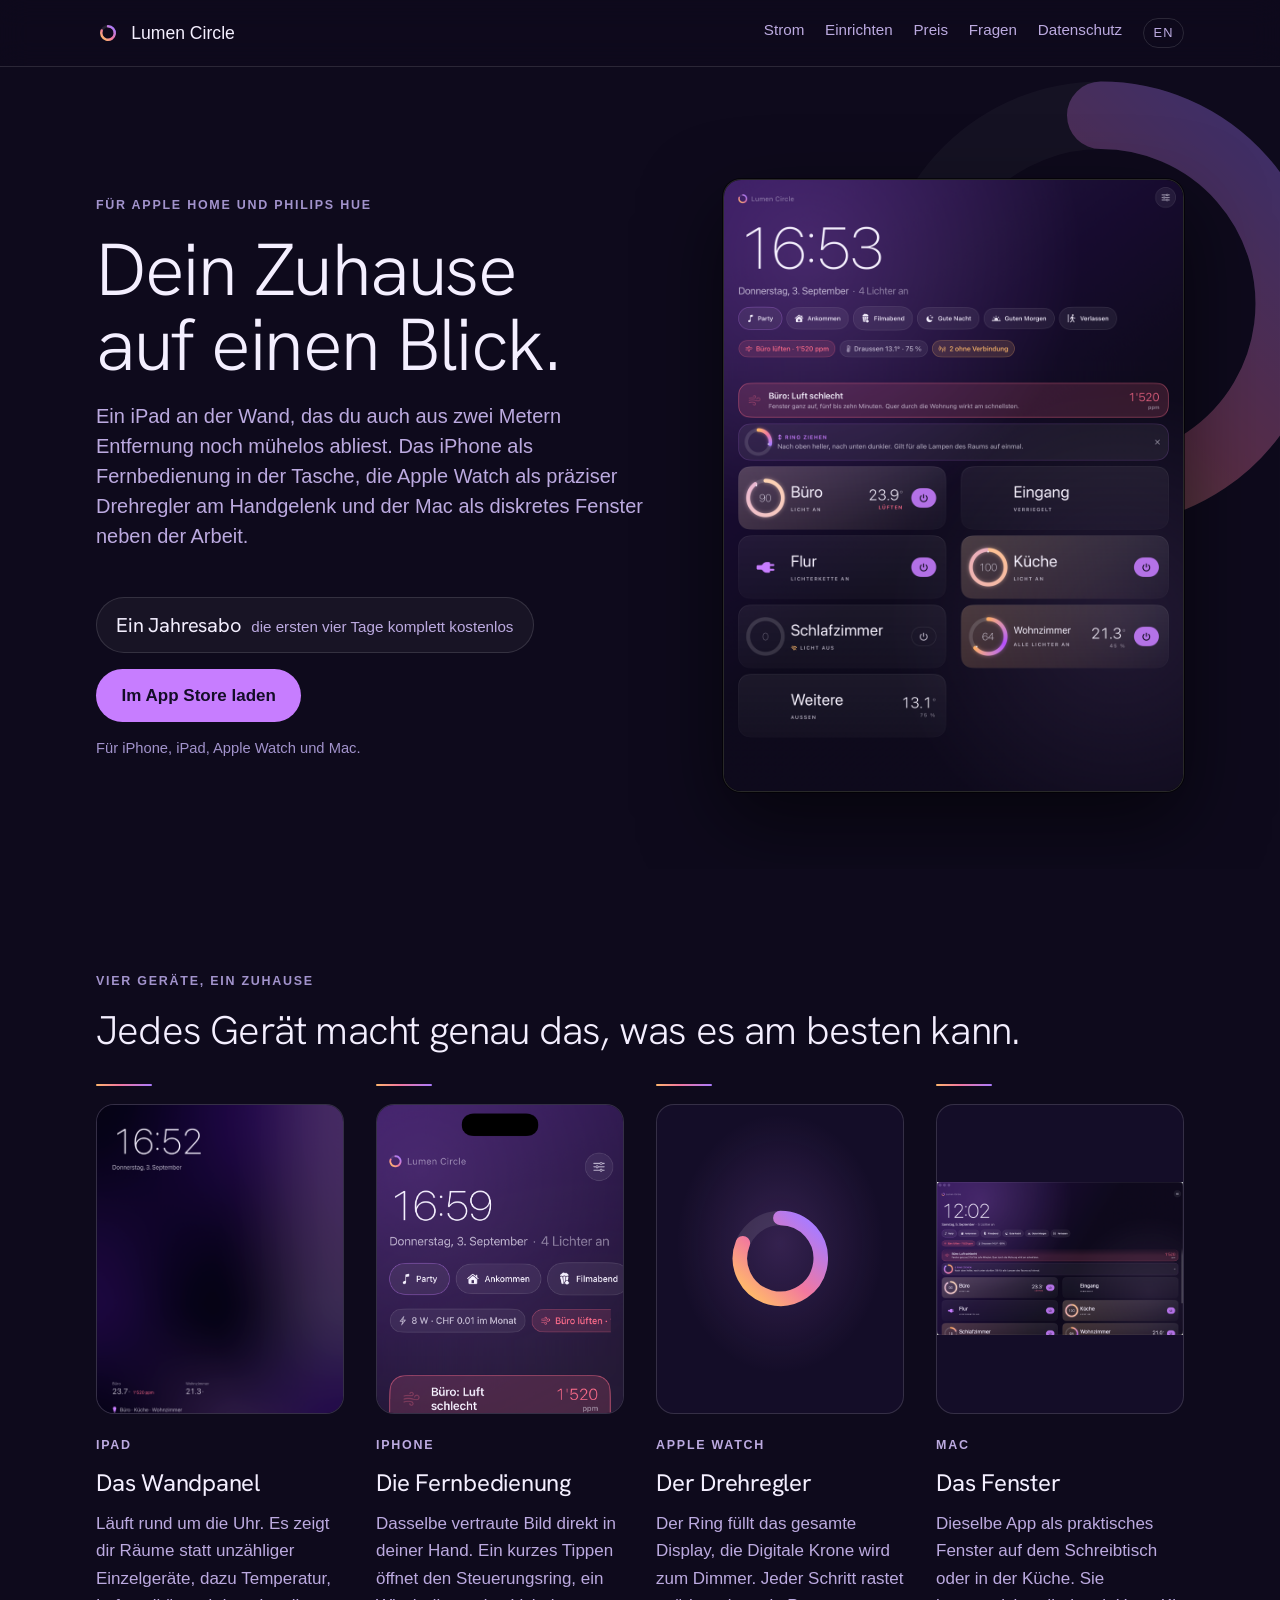
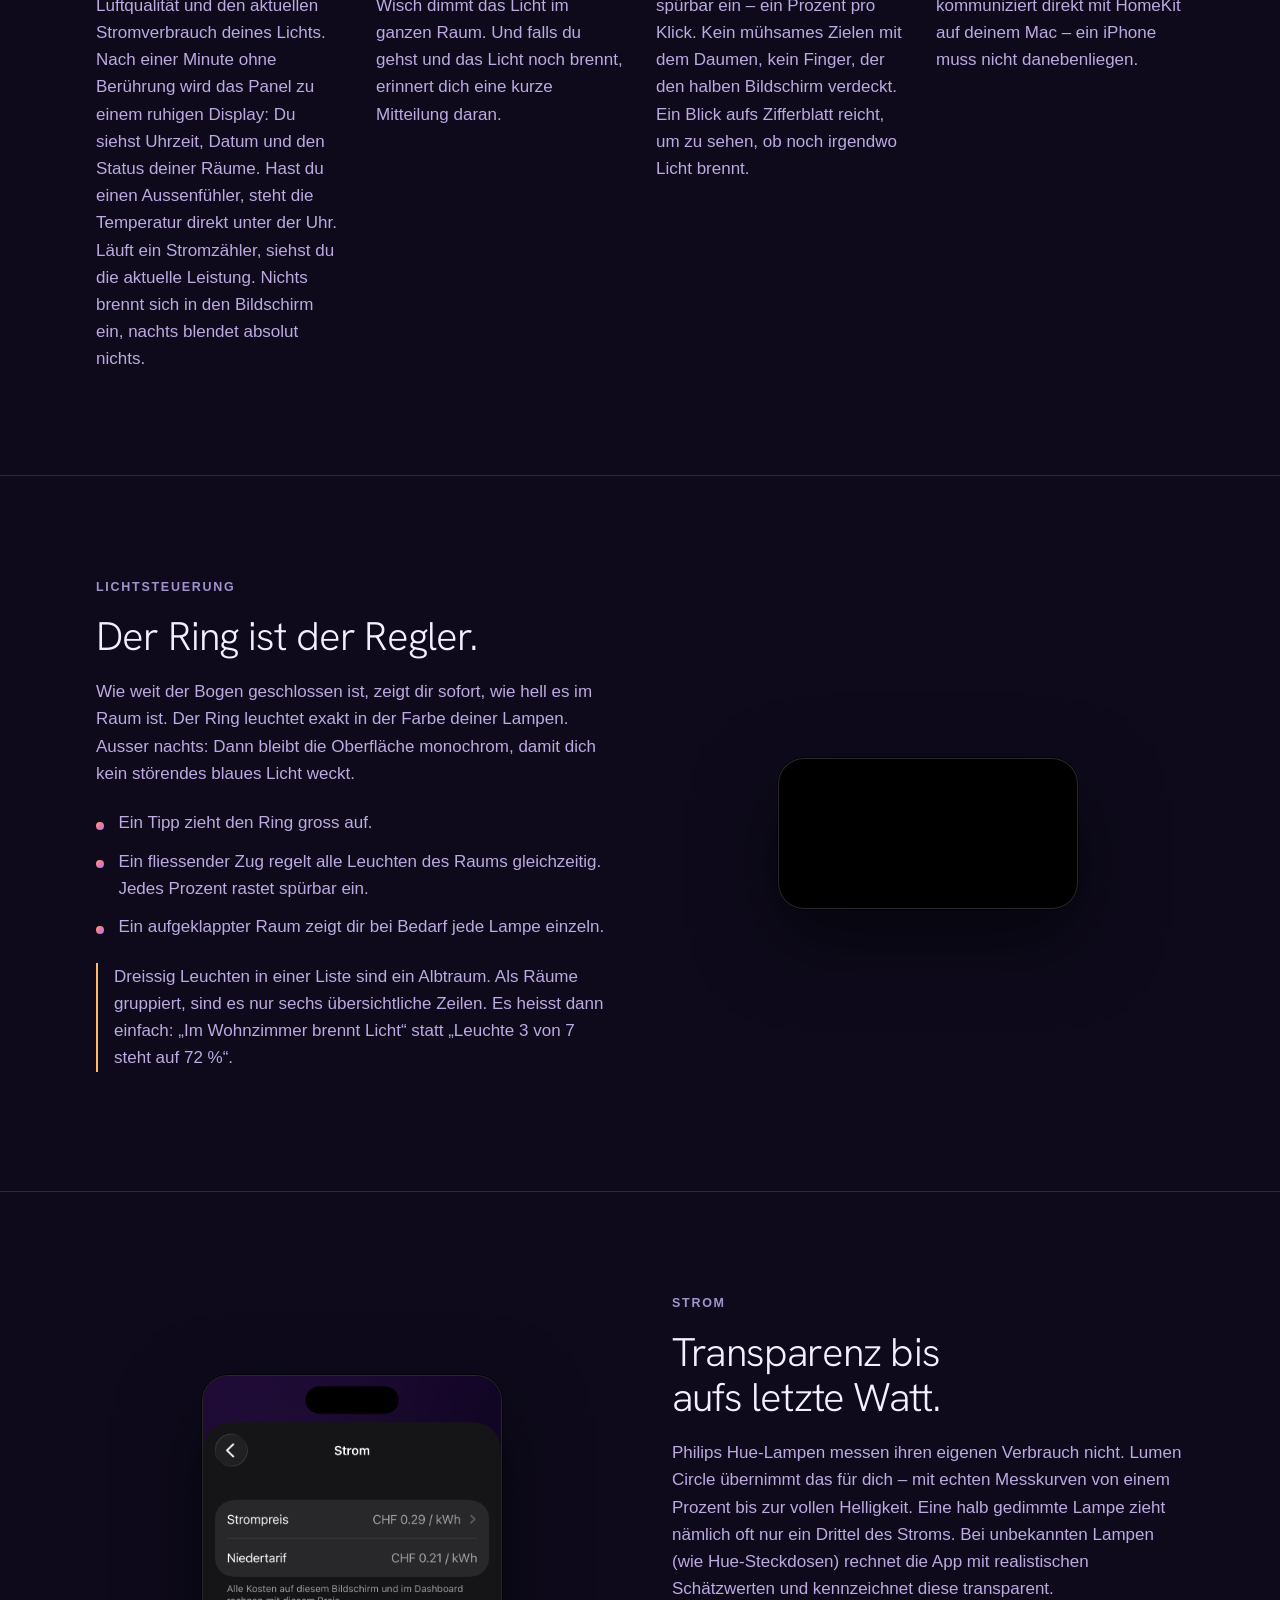
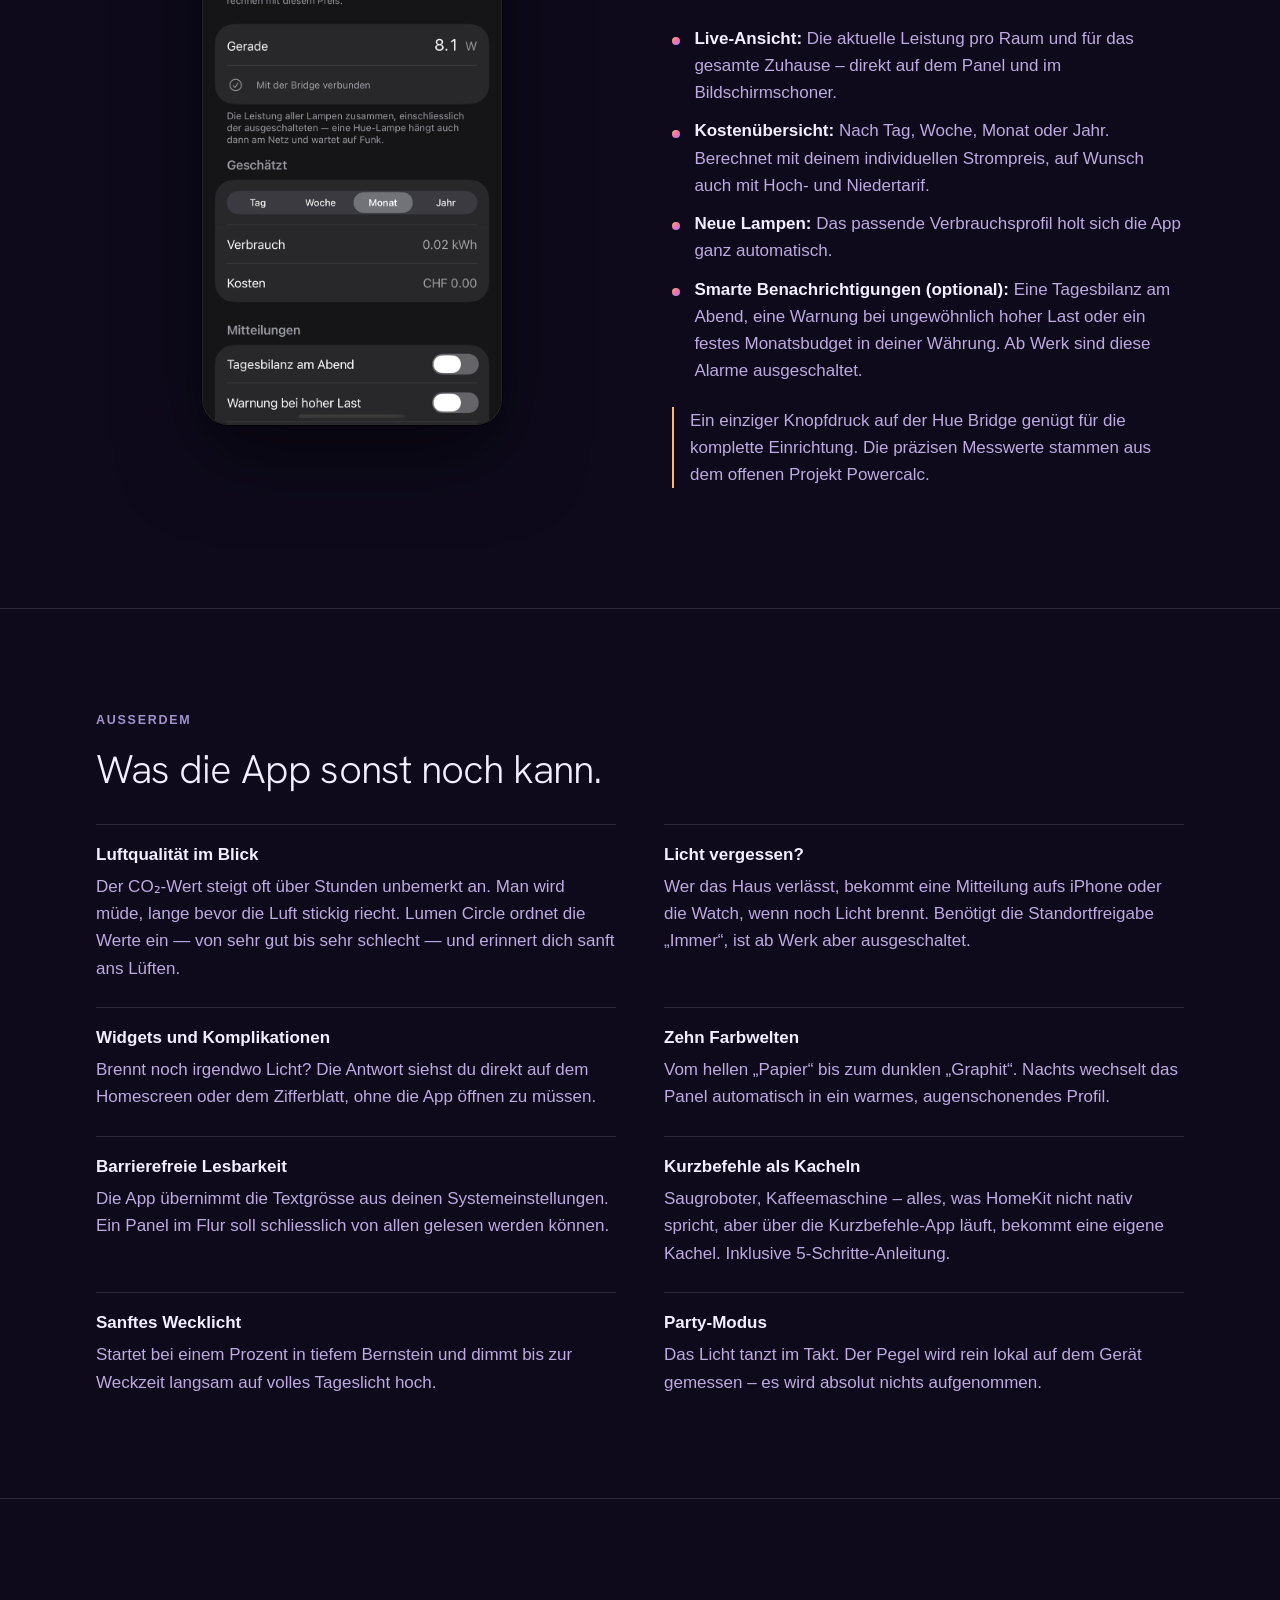
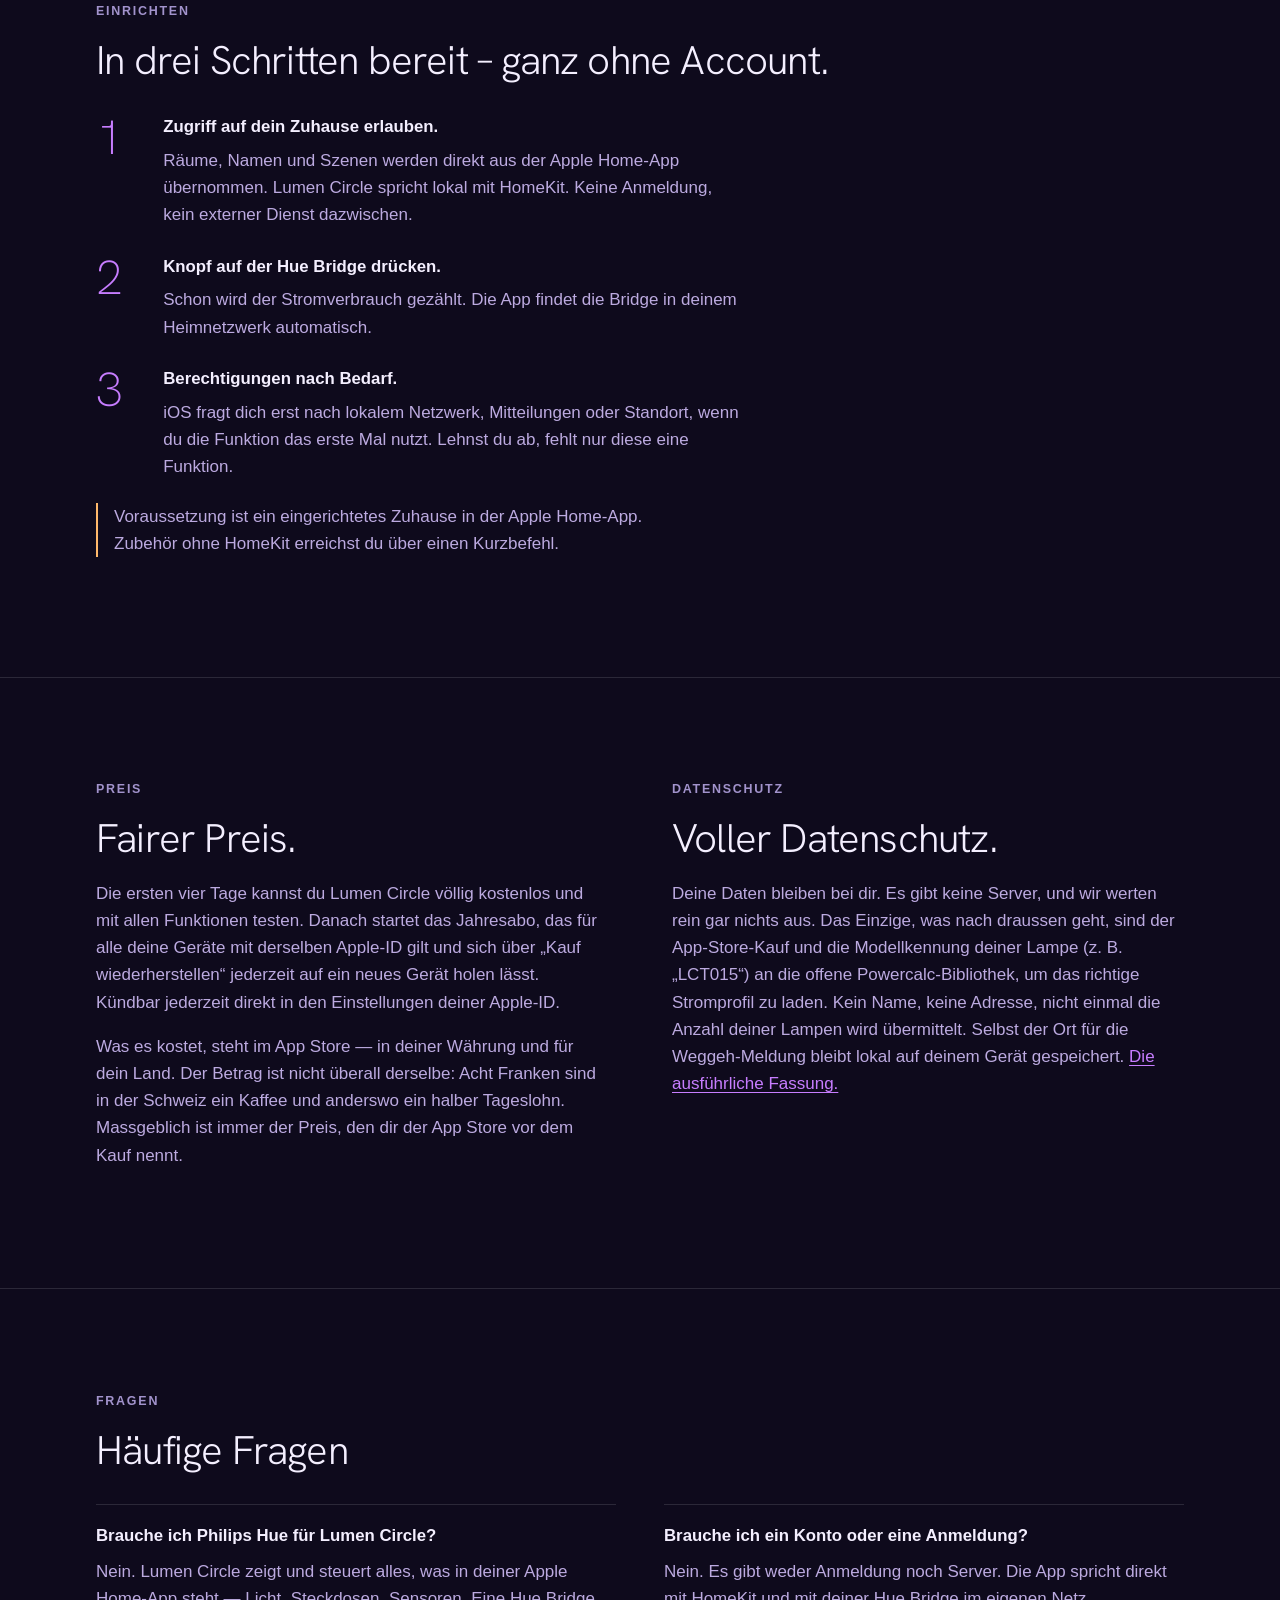
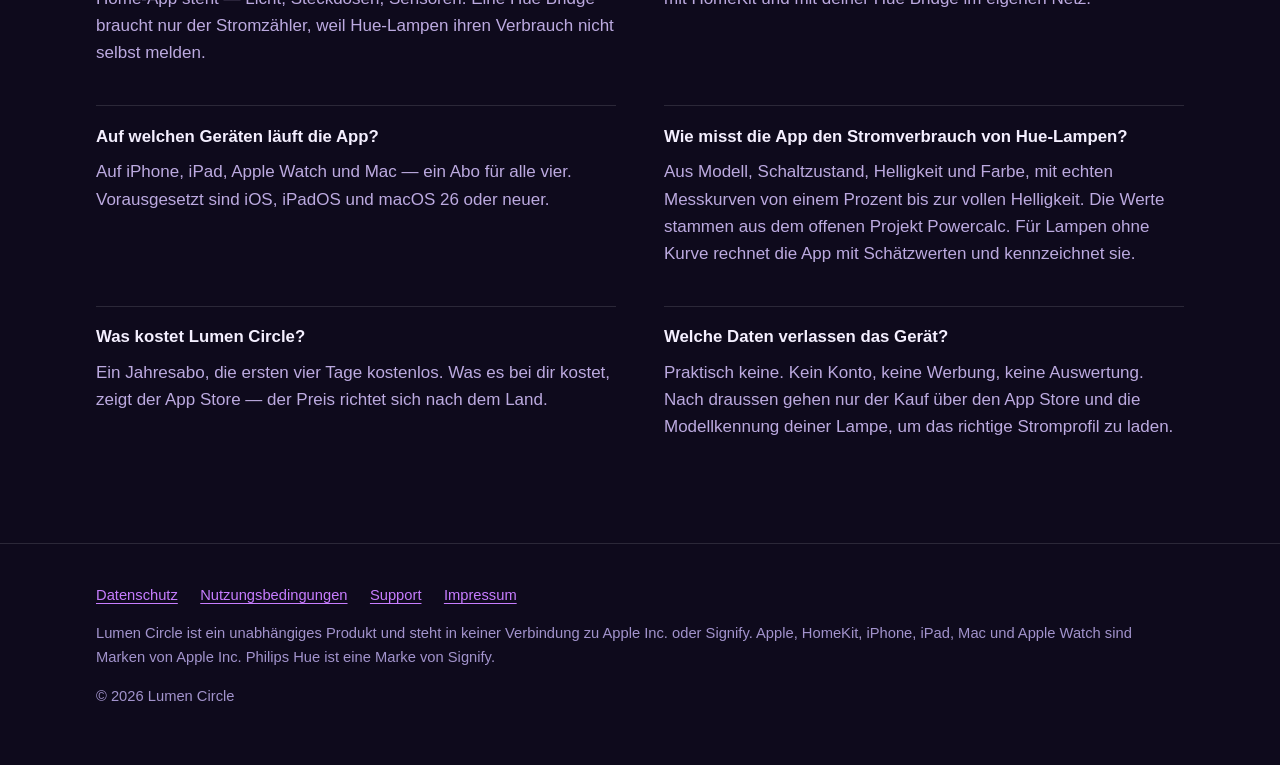
==== commit 11f7481b: "Der Mac ist da — der Satz ueber die Pruefung faellt weg Vorbereitet am 17. September 2026, NICHT auf" ====
--- a/index.html
+++ b/index.html
@@ -3,9 +3,9 @@
 <head>
 <meta charset="utf-8">
 <meta name="viewport" content="width=device-width, initial-scale=1">
-<title>HomeKit Dashboard für iPad und Philips Hue — Lumen Circle</title>
+<title>Lumen Circle — dein Zuhause auf einen Blick</title>
 <meta name="description" content="Wandpanel für Apple Home und Philips Hue: Räume statt Geräte, Licht am Ring, Hue-Stromverbrauch live. Für iPad, iPhone, Apple Watch und Mac. Vier Tage gratis.">
-<meta property="og:title" content="HomeKit Dashboard für iPad und Philips Hue — Lumen Circle">
+<meta property="og:title" content="Lumen Circle — dein Zuhause auf einen Blick">
 <meta property="og:description" content="Räume statt Geräte. Licht mit einem Ring. Der Stromverbrauch deiner Hue-Lampen live. Für Apple Home und Philips Hue, auf iPad, iPhone, Apple Watch und Mac.">
 <meta property="og:type" content="website">
 <meta property="og:url" content="https://lumencircle.ch">
@@ -17,7 +17,7 @@
 <meta property="og:image:width" content="1032">
 <meta property="og:image:height" content="1376">
 <meta name="twitter:card" content="summary_large_image">
-<meta name="twitter:title" content="HomeKit Dashboard für iPad und Philips Hue — Lumen Circle">
+<meta name="twitter:title" content="Lumen Circle — dein Zuhause auf einen Blick">
 <meta name="twitter:description" content="Räume statt Geräte. Licht mit einem Ring. Der Stromverbrauch deiner Hue-Lampen live. Für Apple Home und Philips Hue, auf iPad, iPhone, Apple Watch und Mac.">
 <meta name="twitter:image" content="https://lumencircle.ch/assets/ipad.png">
 <meta name="apple-itunes-app" content="app-id=6808305525">
@@ -178,8 +178,7 @@
         <a class="store" href="https://apps.apple.com/app/id6808305525">Im App Store laden</a>
       </p>
       <p class="small">
-        Für iPhone, iPad und Apple Watch. Die Mac-Fassung ist bei Apple in
-        Prüfung und kommt in den nächsten Tagen dazu.
+        Für iPhone, iPad, Apple Watch und Mac.
       </p>
     </div>
     <div class="device tablet">
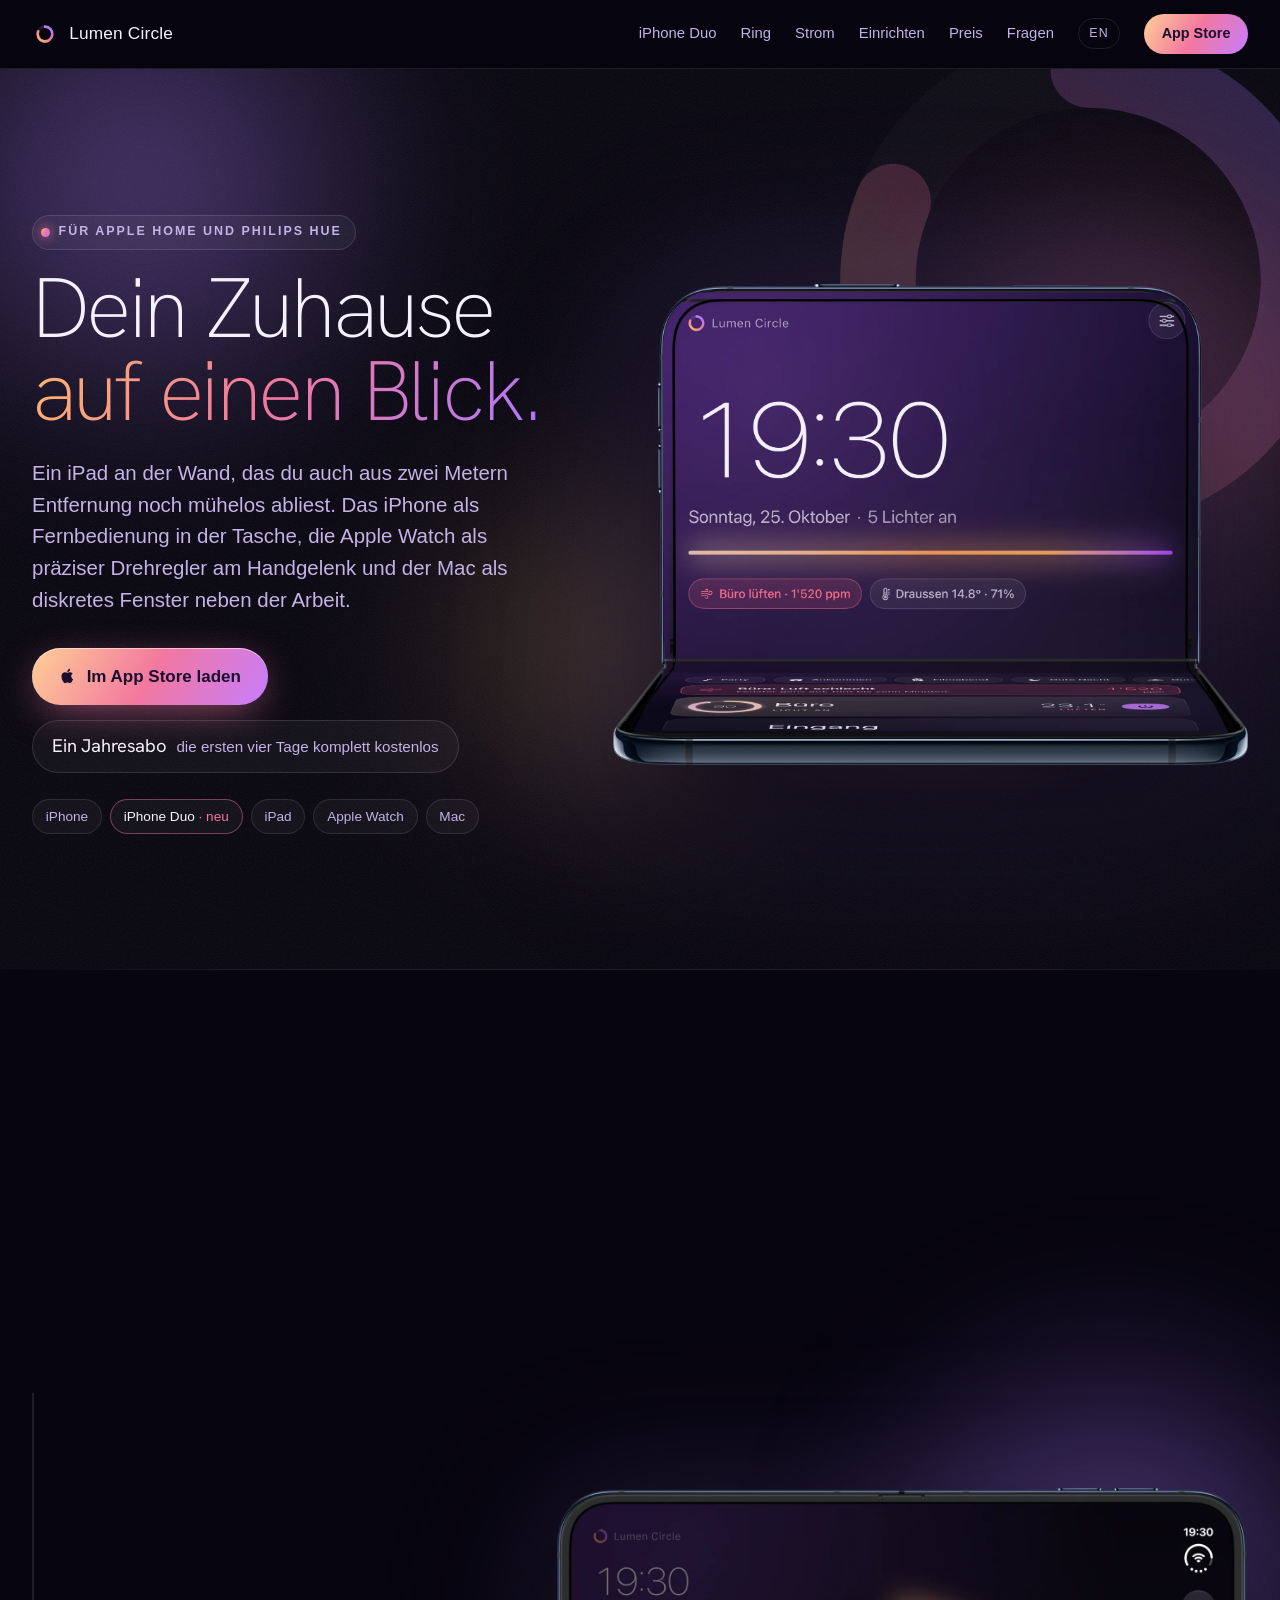
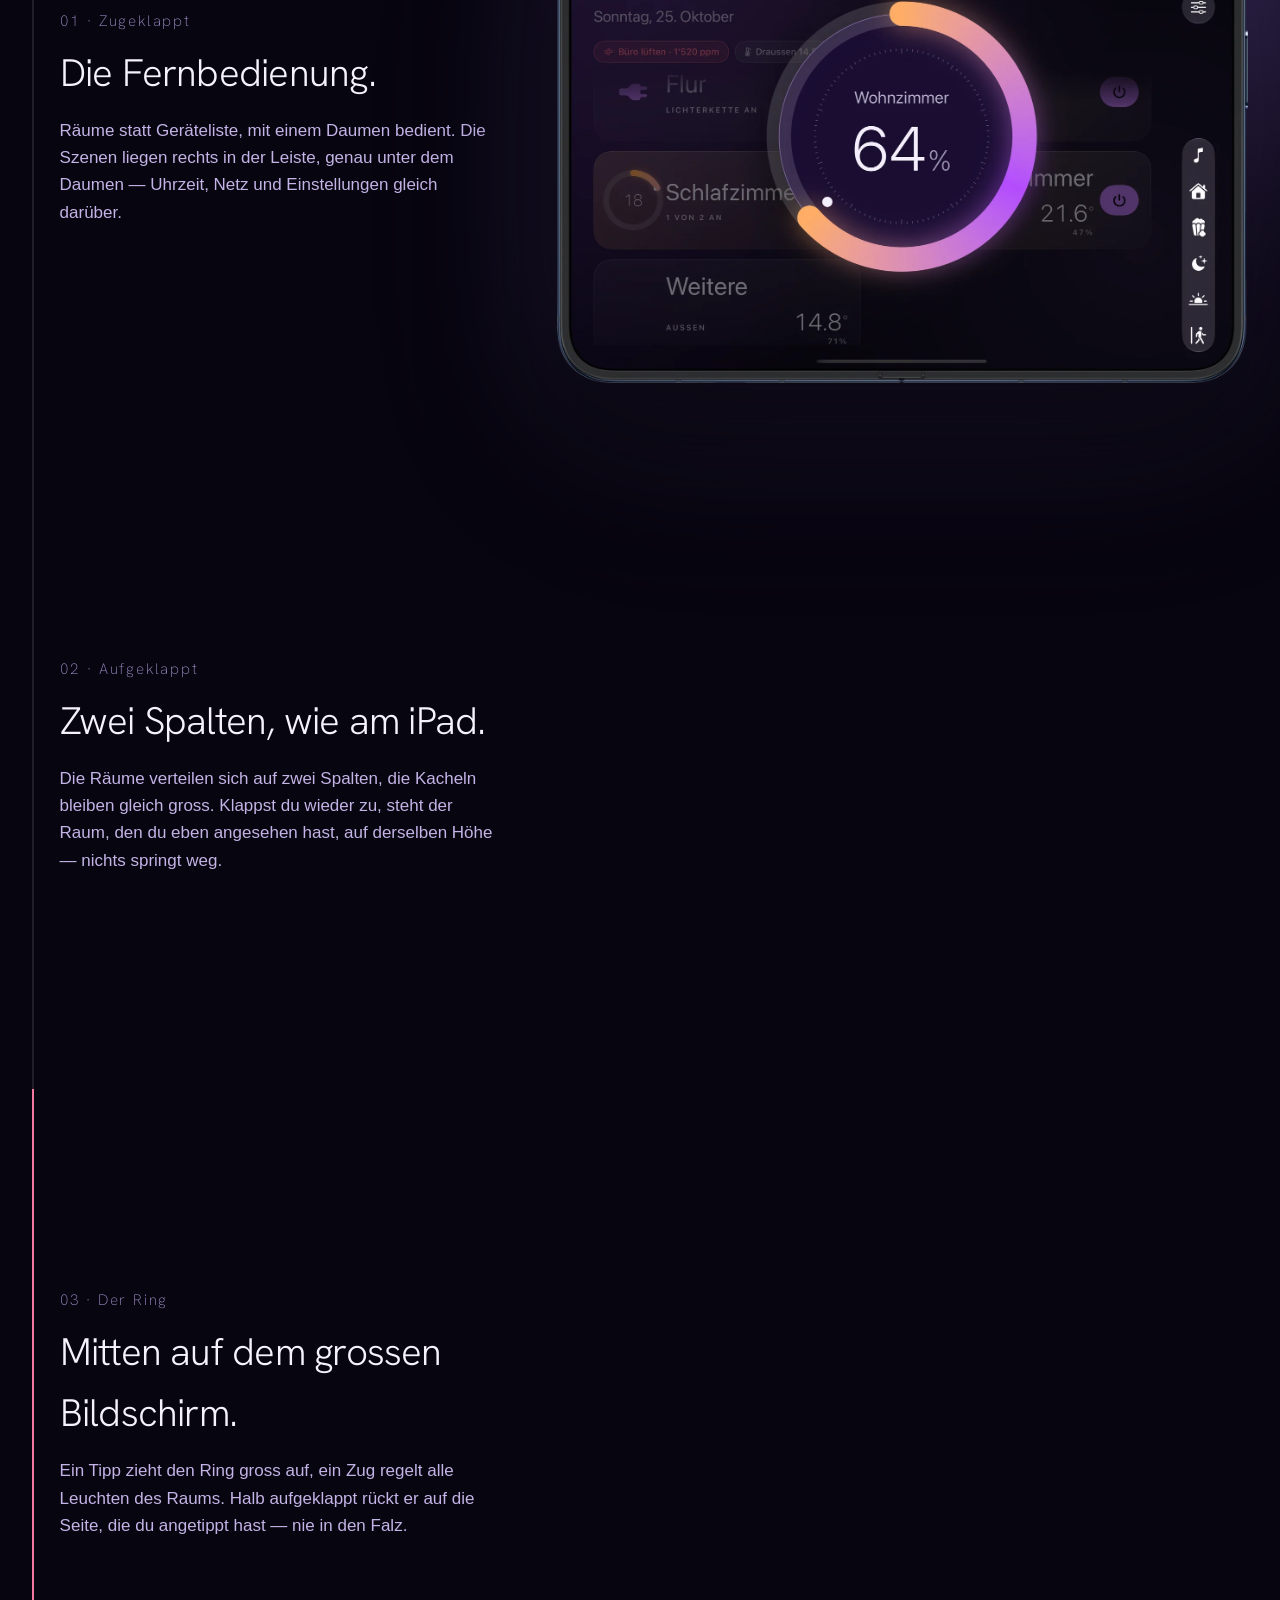
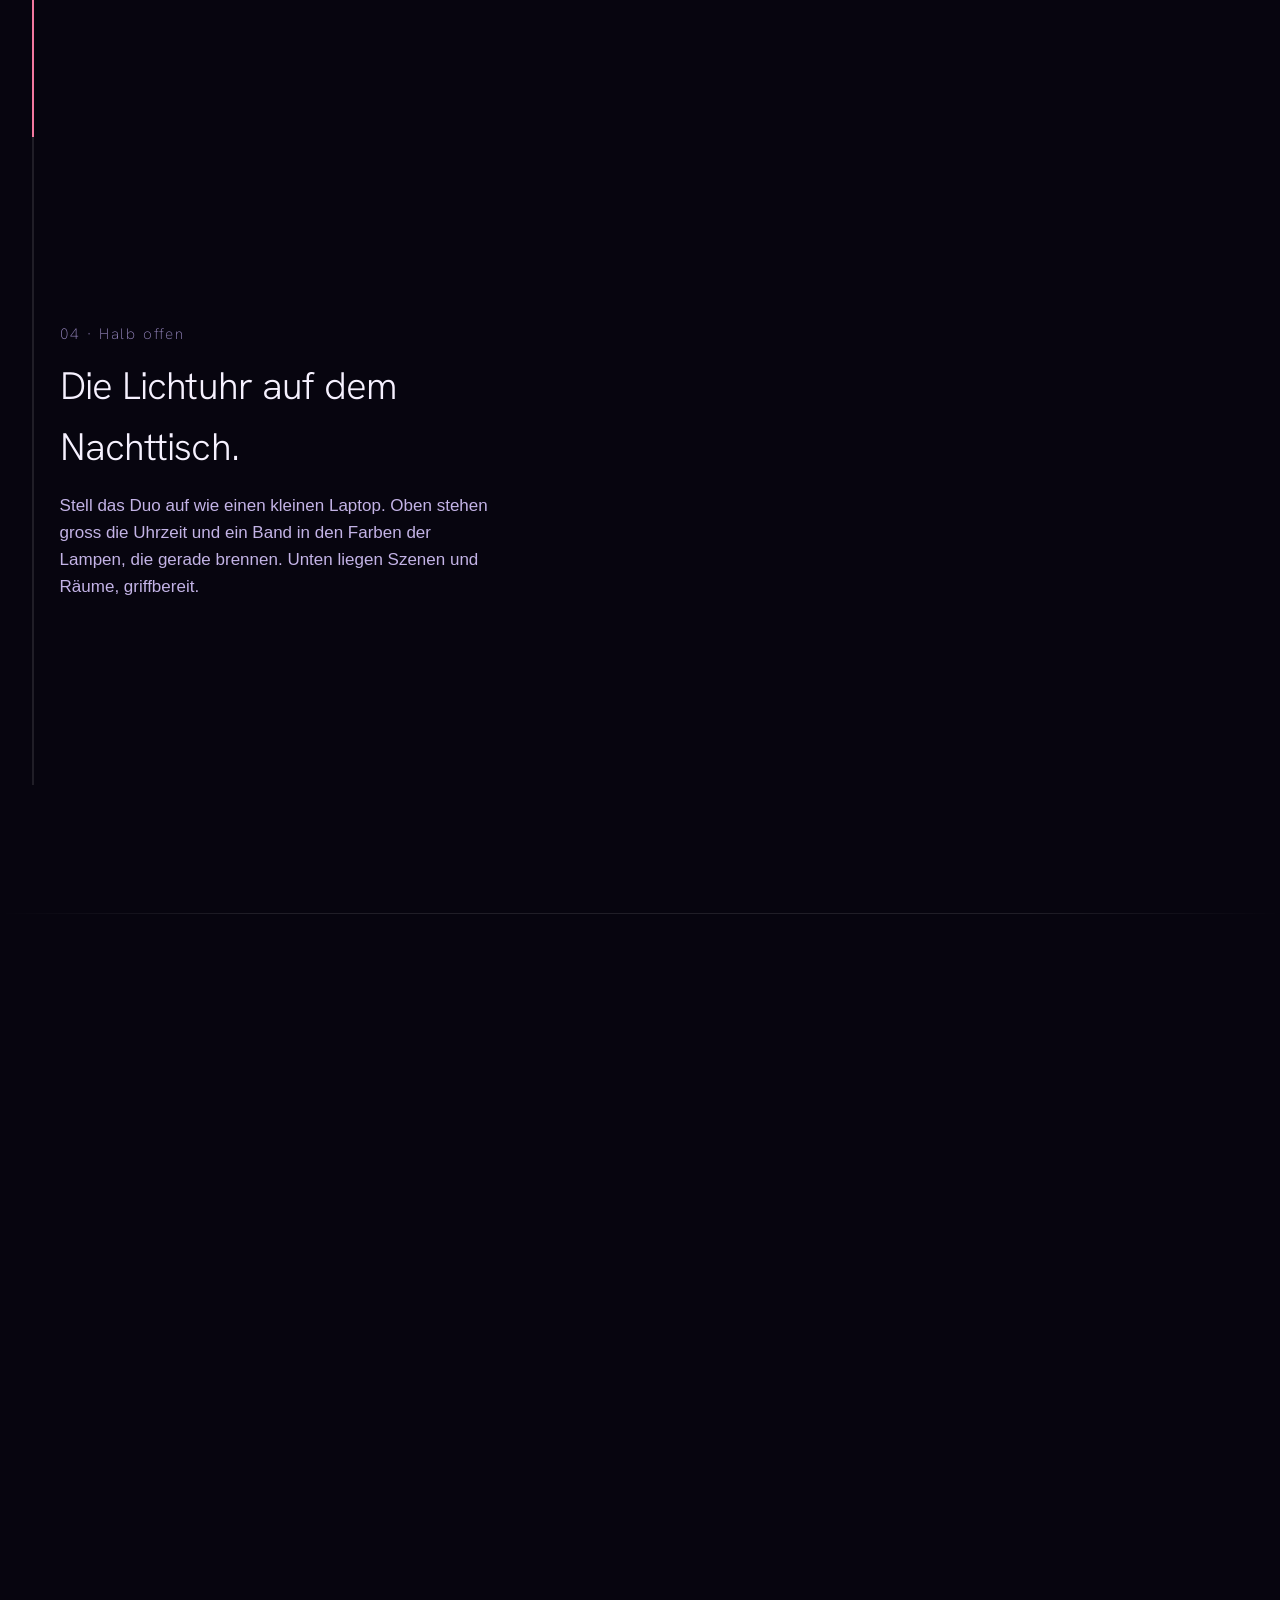
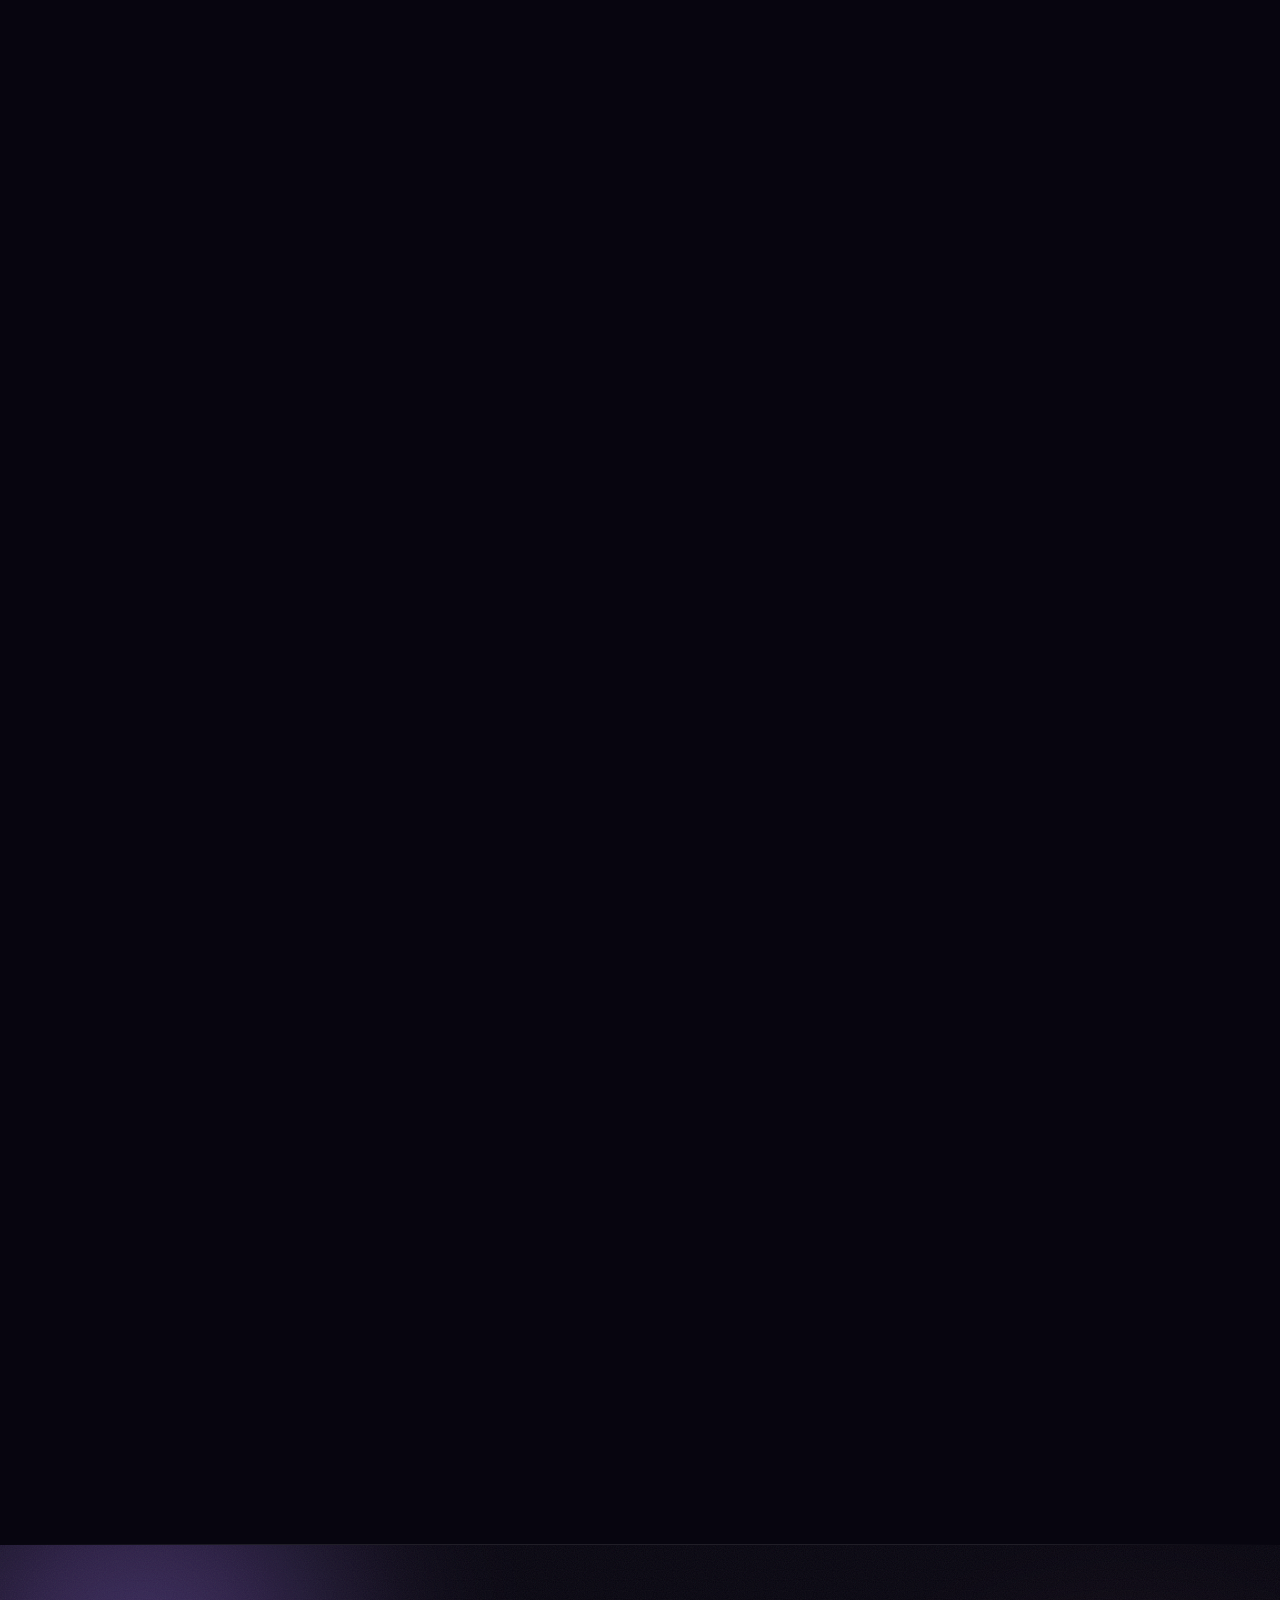
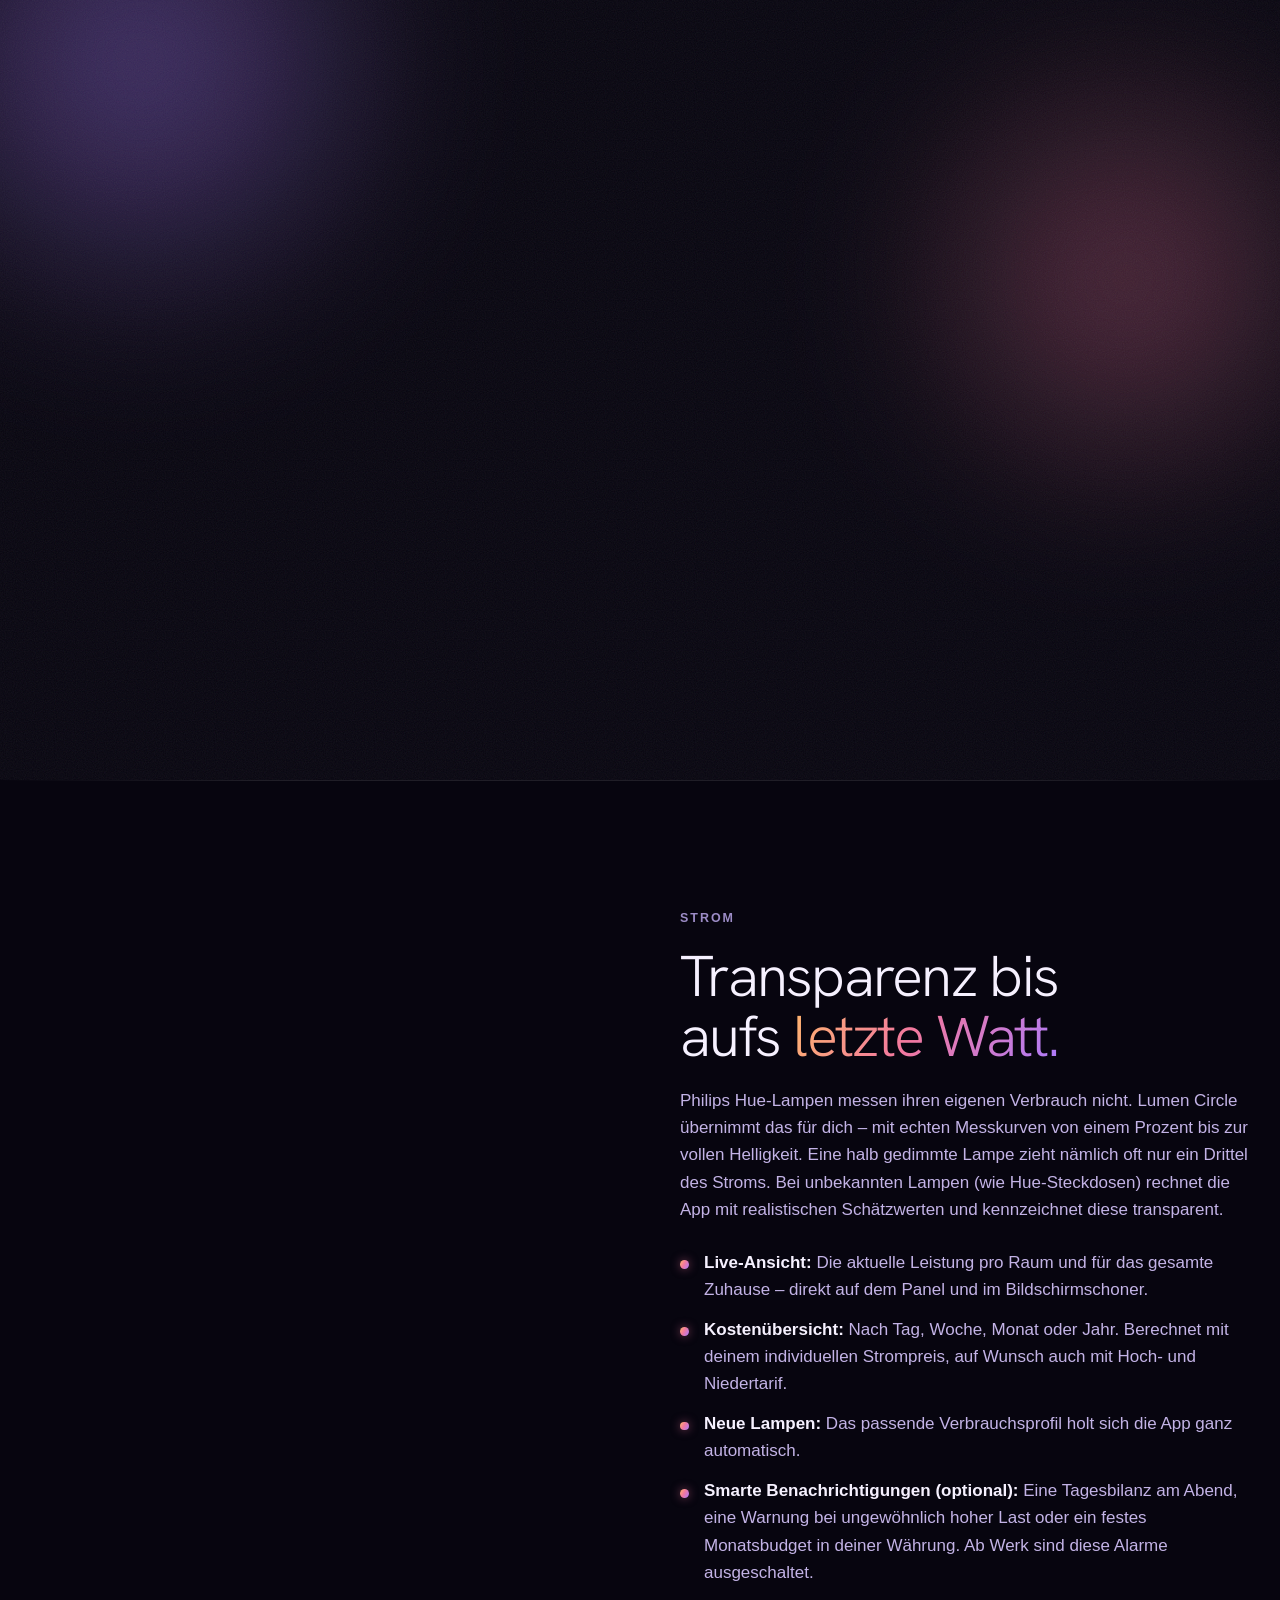
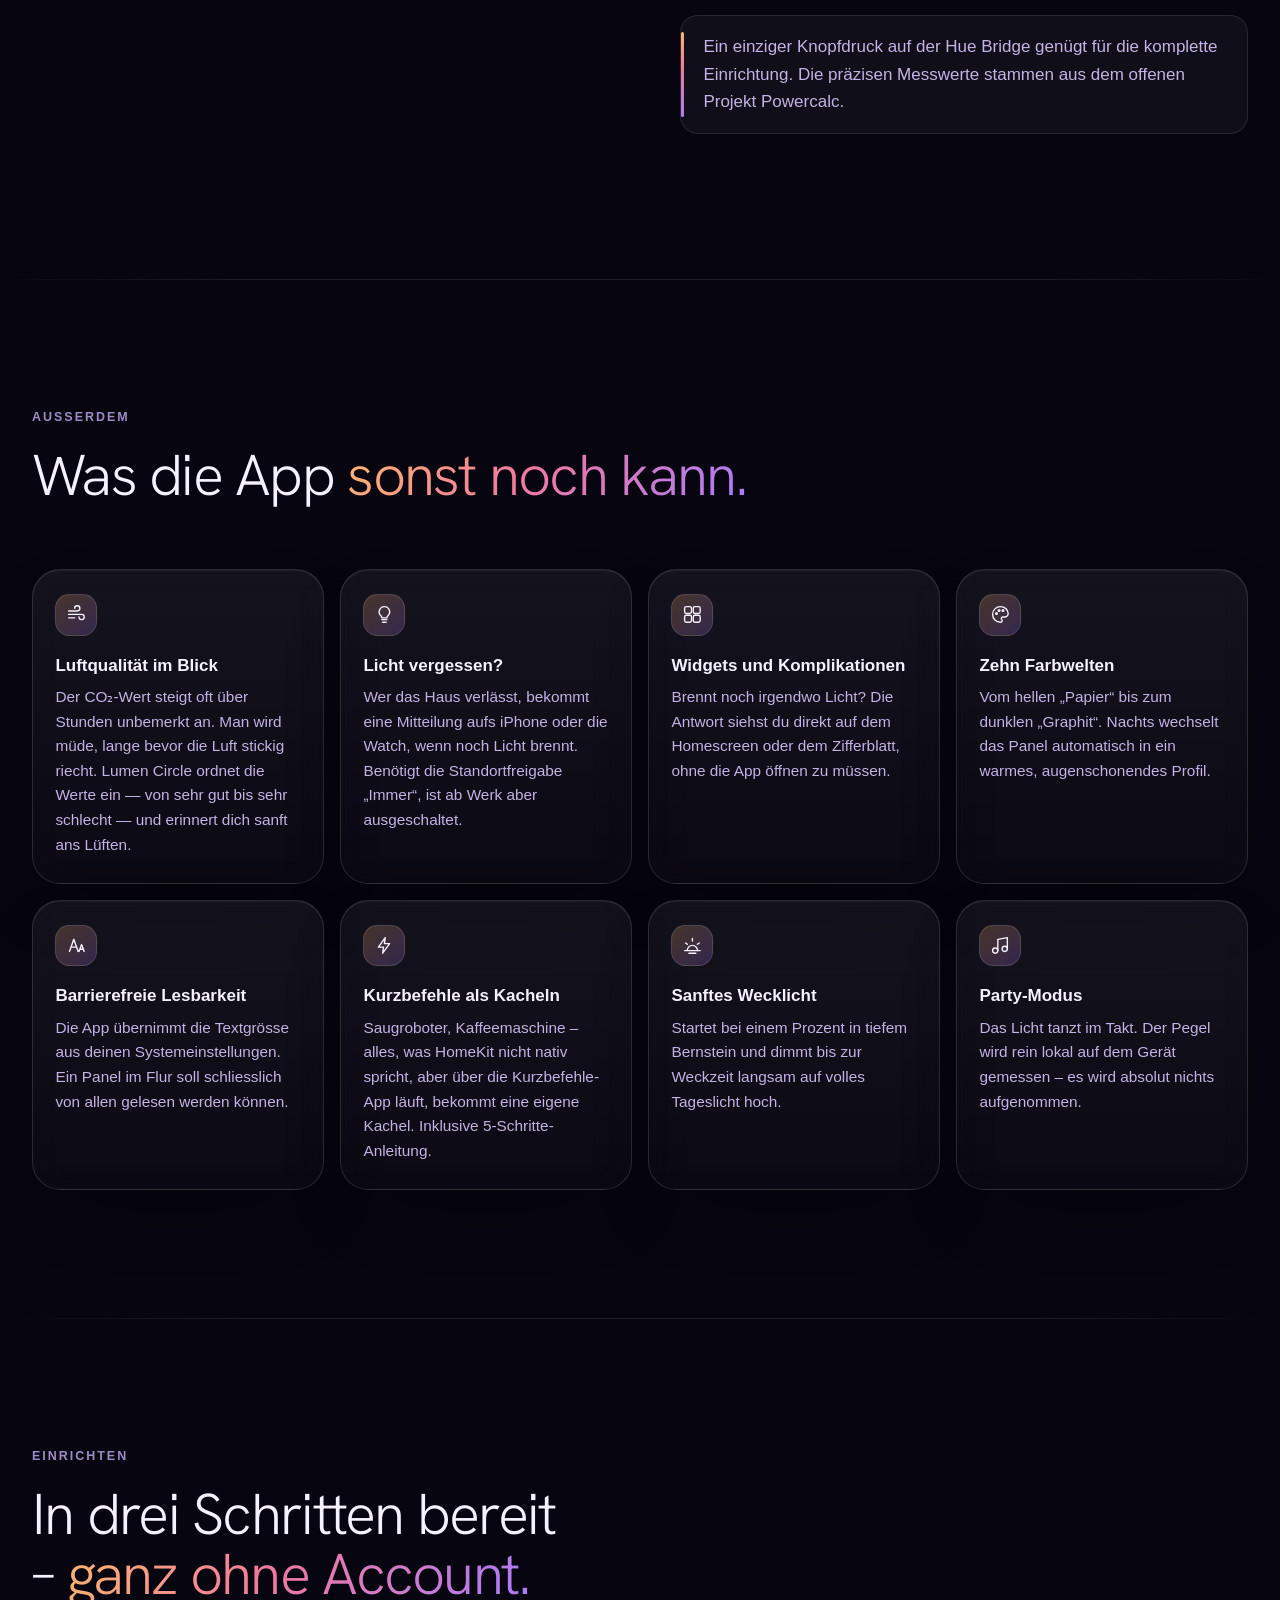
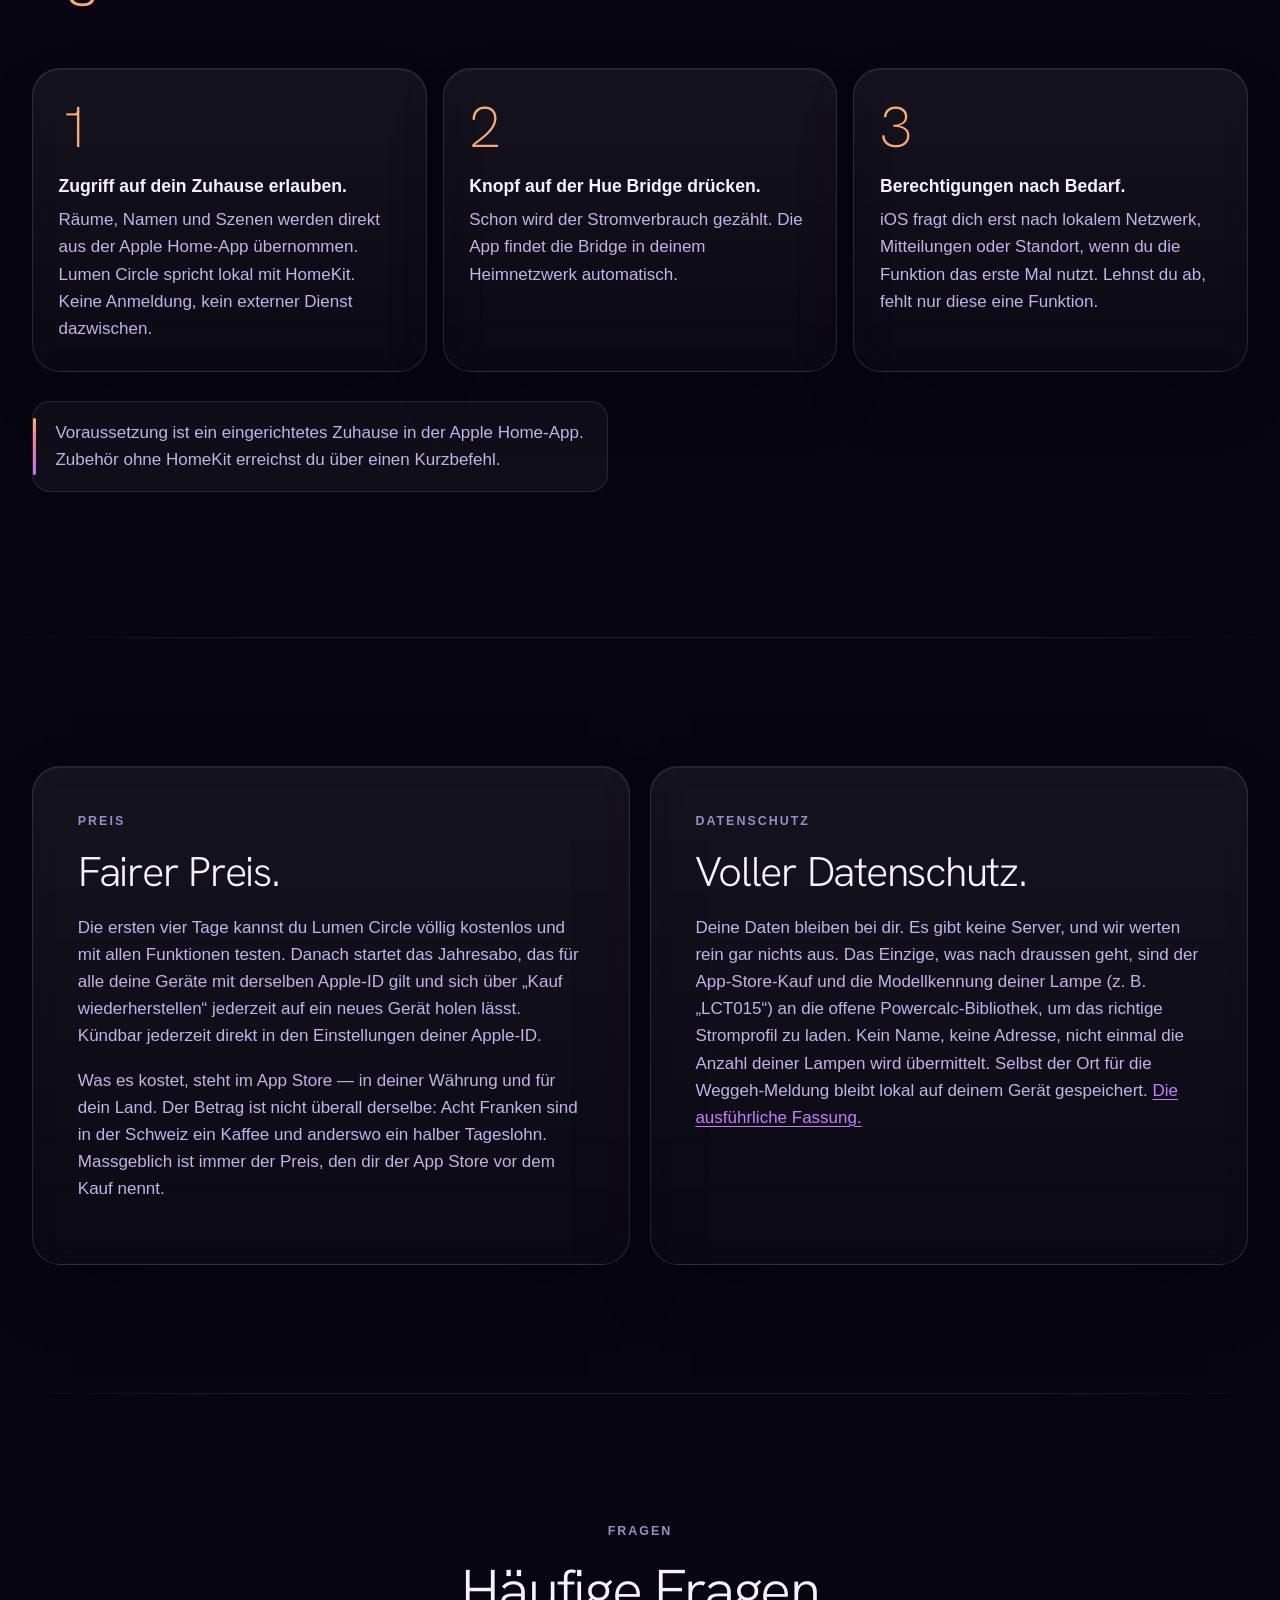
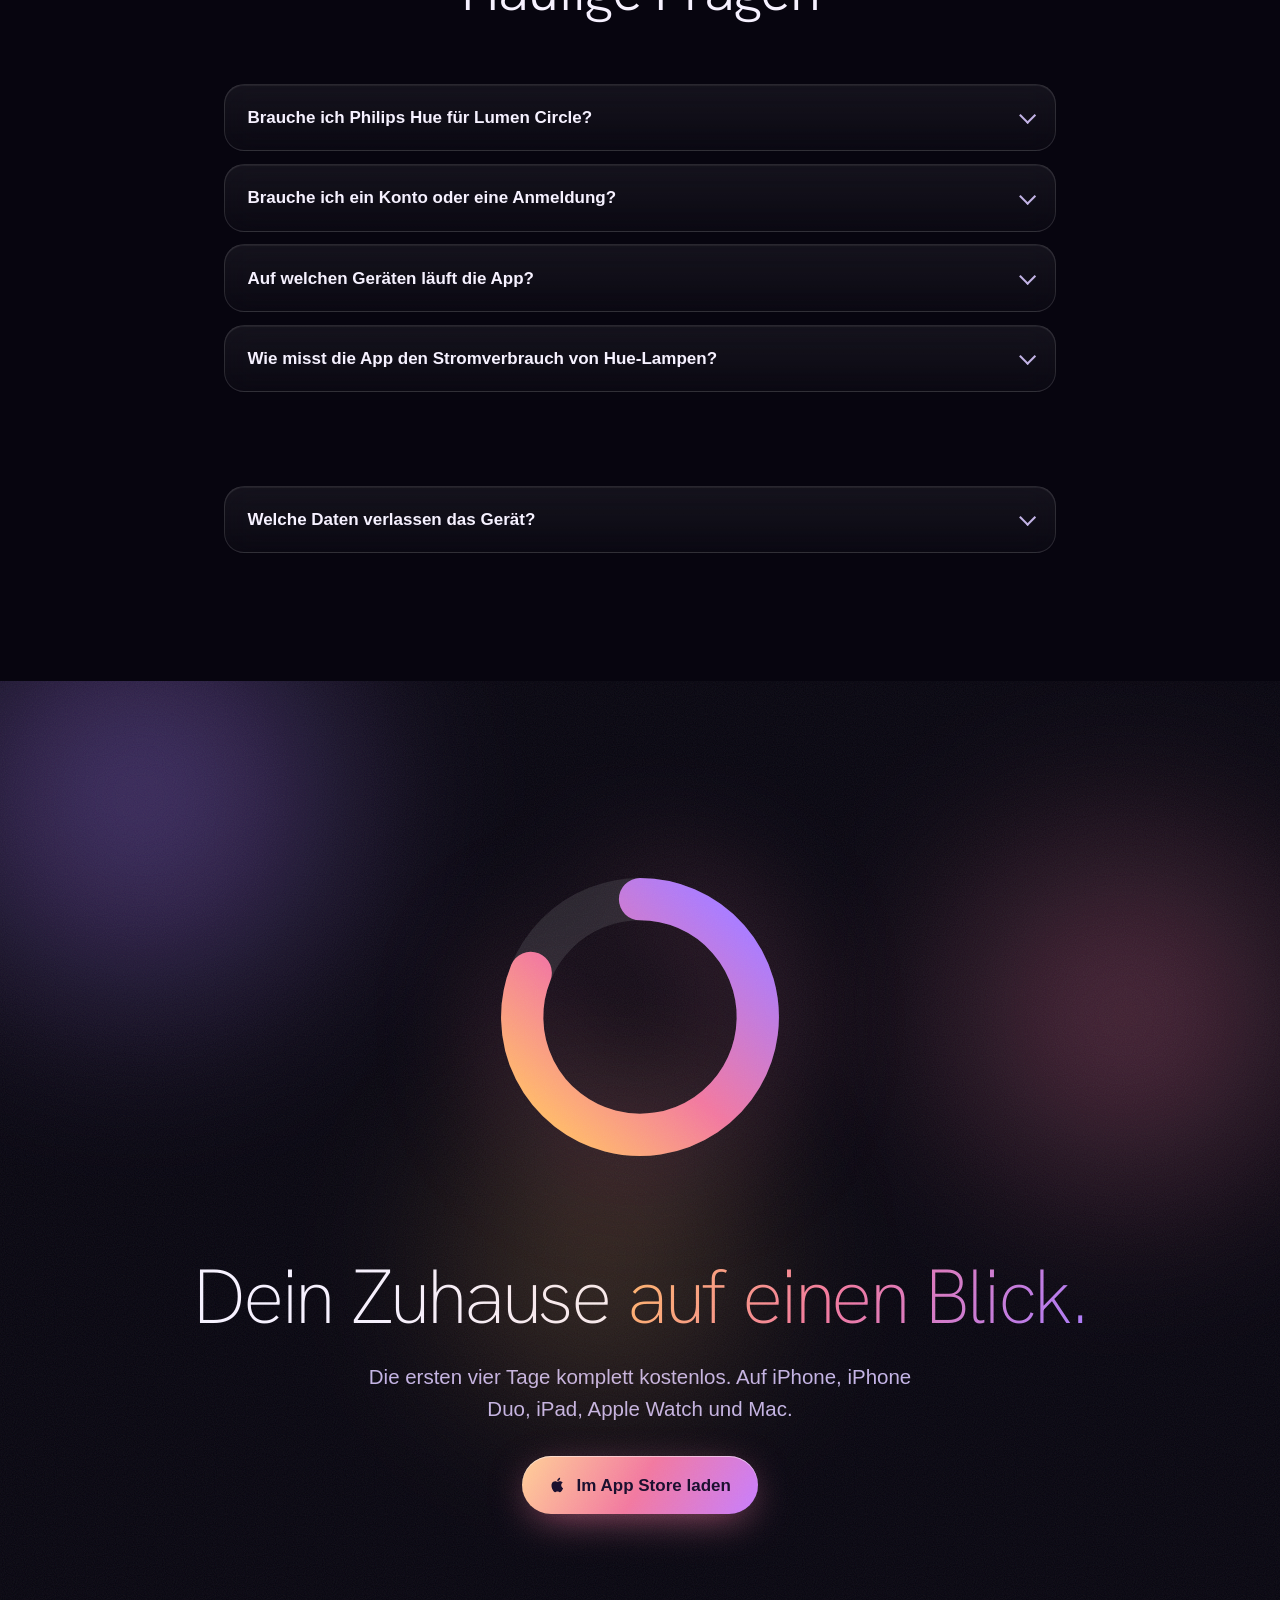
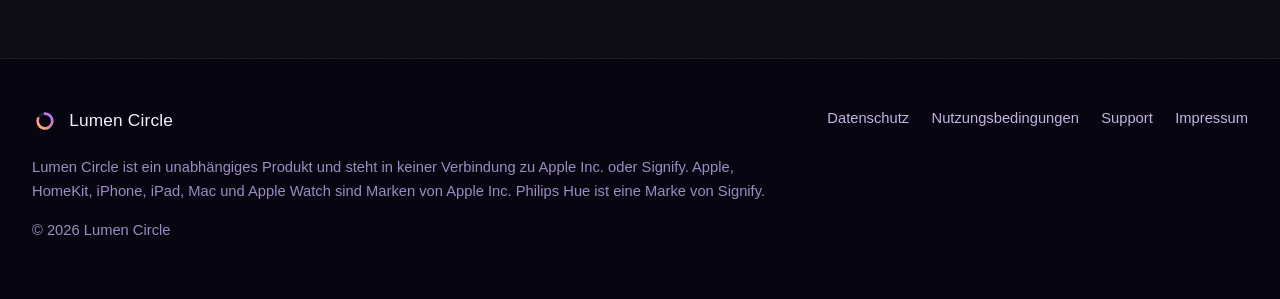
==== commit 955b10aa: "Neues Design: das iPhone Duo im Aufmacher, Glas, Licht und neue Bilder Philippe am 25. Oktober 2026:" ====
--- a/index.html
+++ b/index.html
@@ -2,26 +2,29 @@
 <html lang="de-CH">
 <head>
 <meta charset="utf-8">
-<meta name="viewport" content="width=device-width, initial-scale=1">
+<meta name="viewport" content="width=device-width, initial-scale=1, viewport-fit=cover">
 <title>Lumen Circle — dein Zuhause auf einen Blick</title>
-<meta name="description" content="Wandpanel für Apple Home und Philips Hue: Räume statt Geräte, Licht am Ring, Hue-Stromverbrauch live. Für iPad, iPhone, Apple Watch und Mac. Vier Tage gratis.">
+<meta name="description" content="Wandpanel für Apple Home und Philips Hue: Räume statt Geräte, Licht am Ring, Hue-Stromverbrauch live. Für iPad, iPhone, iPhone Duo, Apple Watch und Mac. Vier Tage gratis.">
 <meta property="og:title" content="Lumen Circle — dein Zuhause auf einen Blick">
-<meta property="og:description" content="Räume statt Geräte. Licht mit einem Ring. Der Stromverbrauch deiner Hue-Lampen live. Für Apple Home und Philips Hue, auf iPad, iPhone, Apple Watch und Mac.">
+<meta property="og:description" content="Räume statt Geräte. Licht mit einem Ring. Der Stromverbrauch deiner Hue-Lampen live. Für Apple Home und Philips Hue, auf iPad, iPhone, iPhone Duo, Apple Watch und Mac.">
 <meta property="og:type" content="website">
 <meta property="og:url" content="https://lumencircle.ch">
-<meta property="og:image" content="https://lumencircle.ch/assets/ipad.png">
+<meta property="og:image" content="https://lumencircle.ch/assets/og-de.jpg">
 <meta property="og:site_name" content="Lumen Circle">
 <meta property="og:locale" content="de_CH">
 <meta property="og:locale:alternate" content="en_US">
-<meta property="og:image:alt" content="Lumen Circle auf einem iPad an der Wand: grosse Uhrzeit, darunter die Räume mit ihren Lichtringen.">
-<meta property="og:image:width" content="1032">
-<meta property="og:image:height" content="1376">
+<meta property="og:image:alt" content="Lumen Circle auf dem iPhone Duo, halb aufgeklappt wie ein kleiner Laptop: oben gross die Uhrzeit und ein Band in den Farben der Lampen, unten Szenen und Räume.">
+<meta property="og:image:width" content="1200">
+<meta property="og:image:height" content="630">
 <meta name="twitter:card" content="summary_large_image">
 <meta name="twitter:title" content="Lumen Circle — dein Zuhause auf einen Blick">
-<meta name="twitter:description" content="Räume statt Geräte. Licht mit einem Ring. Der Stromverbrauch deiner Hue-Lampen live. Für Apple Home und Philips Hue, auf iPad, iPhone, Apple Watch und Mac.">
-<meta name="twitter:image" content="https://lumencircle.ch/assets/ipad.png">
+<meta name="twitter:description" content="Räume statt Geräte. Licht mit einem Ring. Der Stromverbrauch deiner Hue-Lampen live. Für Apple Home und Philips Hue, auf iPad, iPhone, iPhone Duo, Apple Watch und Mac.">
+<meta name="twitter:image" content="https://lumencircle.ch/assets/og-de.jpg">
 <meta name="apple-itunes-app" content="app-id=6808305525">
-<meta name="theme-color" content="#0e0a1c">
+<meta name="theme-color" content="#07050f">
+<meta name="color-scheme" content="dark">
+<link rel="icon" href="assets/favicon.svg" type="image/svg+xml">
+<link rel="apple-touch-icon" href="assets/apple-touch-icon.png">
 <link rel="preconnect" href="https://fonts.googleapis.com">
 <link rel="preconnect" href="https://fonts.gstatic.com" crossorigin>
 <link rel="stylesheet" href="https://fonts.googleapis.com/css2?family=Hanken+Grotesk:wght@200;300;400&display=swap">
@@ -29,7 +32,9 @@
 <link rel="alternate" hreflang="en" href="https://lumencircle.ch/en/">
 <link rel="alternate" hreflang="x-default" href="https://lumencircle.ch/">
 <link rel="canonical" href="https://lumencircle.ch/">
-<link rel="stylesheet" href="styles.css">
+<link rel="preload" as="image" href="assets/duo-tisch-de.webp" type="image/webp">
+<link rel="stylesheet" href="styles.css?v=2026-10-25">
+<script>document.documentElement.classList.add("js")</script>
 <script type="application/ld+json">
 {
  "@context": "https://schema.org",
@@ -45,17 +50,19 @@
   "de",
   "en"
  ],
- "image": "https://lumencircle.ch/assets/ipad.png",
+ "image": "https://lumencircle.ch/assets/og-de.jpg",
  "screenshot": [
-  "https://lumencircle.ch/assets/ipad.png",
-  "https://lumencircle.ch/assets/dashboard.png",
-  "https://lumencircle.ch/assets/strom.png"
+  "https://lumencircle.ch/assets/duo-tisch-de.webp",
+  "https://lumencircle.ch/assets/ipad-de.webp",
+  "https://lumencircle.ch/assets/iphone-de.webp",
+  "https://lumencircle.ch/assets/strom.webp"
  ],
  "featureList": [
   "Wandpanel für Apple Home auf dem iPad",
   "Räume statt Geräte, gesteuert über einen Ring",
   "Stromverbrauch und Kosten von Philips Hue-Lampen",
-  "Szenen, Kurzbefehle und Weckicht",
+  "Szenen, Kurzbefehle und Wecklicht",
+  "Für das iPhone Duo gemacht: zugeklappt, aufgeklappt und halb offen",
   "Läuft ohne Konto und ohne fremde Server"
  ],
  "isAccessibleForFree": false,
@@ -92,7 +99,7 @@
    "name": "Auf welchen Geräten läuft die App?",
    "acceptedAnswer": {
     "@type": "Answer",
-    "text": "Auf iPhone, iPad, Apple Watch und Mac — ein Abo für alle vier. Vorausgesetzt sind iOS, iPadOS und macOS 26 oder neuer."
+    "text": "Auf iPhone, iPad, Apple Watch und Mac — ein Abo für alle vier. Vorausgesetzt sind iOS, iPadOS und macOS 26 oder neuer. Auf dem iPhone Duo nutzt die App beide Bildschirme."
    }
   },
   {
@@ -136,6 +143,7 @@
       <circle cx="512" cy="512" r="290" fill="none" stroke="#fff" stroke-opacity="0.10" stroke-width="104"/>
       <path d="M 512 222 A 290 290 0 1 1 243.1 403.4" fill="none" stroke="url(#arc)" stroke-width="104" stroke-linecap="round"/>
     </symbol>
+    <symbol id="apfel" viewBox="0 0 24 24"><path fill="currentColor" d="M16.4 12.6c0-2.4 2-3.6 2.1-3.7-1.1-1.7-2.9-1.9-3.5-1.9-1.5-.2-2.9.9-3.7.9-.8 0-1.9-.9-3.2-.8-1.6 0-3.1 1-4 2.4-1.7 3-.4 7.4 1.2 9.8.8 1.2 1.8 2.5 3 2.4 1.2 0 1.7-.8 3.1-.8 1.5 0 1.9.8 3.2.8 1.3 0 2.2-1.2 3-2.4.9-1.4 1.3-2.7 1.3-2.8 0 0-2.5-1-2.5-3.9zM14 5.3c.7-.8 1.1-1.9 1-3-1 0-2.1.7-2.8 1.5-.6.7-1.2 1.8-1 2.9 1 .1 2.1-.6 2.8-1.4z"/></symbol>
   </defs>
 </svg>
 
@@ -146,60 +154,138 @@
       <span>Lumen Circle</span>
     </a>
     <nav aria-label="Seite">
+      <a href="#duo">iPhone Duo</a>
+      <a href="#regler">Ring</a>
       <a href="#strom">Strom</a>
       <a href="#einrichten">Einrichten</a>
       <a href="#preis">Preis</a>
       <a href="#fragen">Fragen</a>
-      <a href="datenschutz.html">Datenschutz</a>
       <a class="lang" href="en/" hreflang="en" lang="en">EN</a>
+      <a class="store klein" href="https://apps.apple.com/app/id6808305525">App Store</a>
     </nav>
   </div>
 </header>
 
 <main>
 
-<section class="hero" aria-labelledby="titel">
+<section class="hero korn" aria-labelledby="titel">
+  <div class="licht" aria-hidden="true"><i></i><i></i><i></i></div>
   <svg class="hero-ring" aria-hidden="true"><use href="#ring"/></svg>
   <div class="wrap">
     <div>
-      <p class="eyebrow">Für Apple Home und Philips Hue</p>
-      <h1 id="titel">Dein Zuhause auf einen Blick.</h1>
-      <p class="lede">
+      <p class="eyebrow badge zeigen">Für Apple Home und Philips Hue</p>
+      <h1 id="titel" class="zeigen"><span class="zeile">Dein Zuhause</span> <span class="zeile glow">auf einen Blick.</span></h1>
+      <p class="lede zeigen spaet">
         Ein iPad an der Wand, das du auch aus zwei Metern Entfernung noch
         mühelos abliest. Das iPhone als Fernbedienung in der Tasche, die Apple
         Watch als präziser Drehregler am Handgelenk und der Mac als diskretes
         Fenster neben der Arbeit.
       </p>
-      <p class="price">
-        <strong>Ein Jahresabo</strong>
-        <span>die ersten vier Tage komplett kostenlos</span>
-      </p>
-      <p class="store-zeile">
-        <a class="store" href="https://apps.apple.com/app/id6808305525">Im App Store laden</a>
-      </p>
-      <p class="small">
-        Für iPhone, iPad, Apple Watch und Mac.
-      </p>
-    </div>
-    <div class="device tablet">
-      <img src="assets/ipad.png" width="1032" height="1376"
-           alt="Lumen Circle auf einem iPad: grosse Uhrzeit, darunter die Räume mit ihren Lichtringen, Temperatur und Luft je Raum.">
-    </div>
-  </div>
-</section>
+      <div class="store-zeile zeigen spaeter">
+        <a class="store" href="https://apps.apple.com/app/id6808305525">
+          <svg aria-hidden="true"><use href="#apfel"/></svg>Im App Store laden
+        </a>
+        <p class="price">
+          <strong>Ein Jahresabo</strong>
+          <span>die ersten vier Tage komplett kostenlos</span>
+        </p>
+      </div>
+      <ul class="geraete-liste zeigen spaeter" aria-label="Läuft auf">
+        <li>iPhone</li>
+        <li class="neu">iPhone Duo</li>
+        <li>iPad</li>
+        <li>Apple Watch</li>
+        <li>Mac</li>
+      </ul>
+    </div>
+    <figure class="hero-geraet zeigen spaet">
+      <img src="assets/duo-tisch-de.webp" width="1800" height="1361" fetchpriority="high"
+           alt="Lumen Circle auf dem iPhone Duo, halb aufgeklappt wie ein kleiner Laptop: oben gross die Uhrzeit 19:30 und ein leuchtendes Band in den Farben der Lampen, die gerade brennen, unten die Szenen und die Räume.">
+    </figure>
+  </div>
+</section>
+
+<hr class="trenner">
+
+<section class="section duo" id="duo" aria-labelledby="duo-titel">
+  <div class="licht" aria-hidden="true"><i></i></div>
+  <div class="wrap">
+    <div class="kopf zeigen">
+      <p class="eyebrow badge">Neu fürs iPhone Duo</p>
+      <h2 id="duo-titel">Ein Zuhause, das <span class="glow">mitklappt.</span></h2>
+      <p class="lede">
+        Zugeklappt die Fernbedienung, aufgeklappt das Panel. Und beim Klappen
+        bleibt der Raum, den du gerade ansiehst, genau dort, wo er war.
+      </p>
+    </div>
+
+    <div class="duo-buehne">
+      <div class="duo-schritte">
+        <article class="schritt glas ist-aktiv">
+          <p class="nummer">01 · Zugeklappt</p>
+          <h3>Die Fernbedienung.</h3>
+          <p>
+            Räume statt Geräteliste, mit einem Daumen bedient. Die Szenen
+            liegen rechts in der Leiste, genau unter dem Daumen — Uhrzeit,
+            Netz und Einstellungen gleich darüber.
+          </p>
+          <div class="schritt-bild"><img class="hoch" src="assets/duo-zu-de.webp" width="1100" height="1536" loading="lazy" alt="Das zugeklappte iPhone Duo: links die Räume mit ihren Lichtringen, rechts in der Leiste Uhrzeit, Einstellungen und die Szenen als Symbole."></div>
+        </article>
+        <article class="schritt glas">
+          <p class="nummer">02 · Aufgeklappt</p>
+          <h3>Zwei Spalten, wie am iPad.</h3>
+          <p>
+            Die Räume verteilen sich auf zwei Spalten, die Kacheln bleiben
+            gleich gross. Klappst du wieder zu, steht der Raum, den du eben
+            angesehen hast, auf derselben Höhe — nichts springt weg.
+          </p>
+          <div class="schritt-bild"><img src="assets/duo-offen-de.webp" width="1800" height="1290" loading="lazy" alt="Das aufgeklappte iPhone Duo im Querformat: die Räume in zwei Spalten, rechts die Leiste mit Uhrzeit, Einstellungen und Szenen."></div>
+        </article>
+        <article class="schritt glas">
+          <p class="nummer">03 · Der Ring</p>
+          <h3>Mitten auf dem grossen Bildschirm.</h3>
+          <p>
+            Ein Tipp zieht den Ring gross auf, ein Zug regelt alle Leuchten des
+            Raums. Halb aufgeklappt rückt er auf die Seite, die du angetippt
+            hast — nie in den Falz.
+          </p>
+          <div class="schritt-bild"><img src="assets/duo-ring-de.webp" width="1600" height="1147" loading="lazy" alt="Auf dem aufgeklappten iPhone Duo ist der Ring des Wohnzimmers gross aufgezogen: 64 Prozent, der Bogen leuchtet von Pfirsich über Rosé nach Violett."></div>
+        </article>
+        <article class="schritt glas">
+          <p class="nummer">04 · Halb offen</p>
+          <h3>Die Lichtuhr auf dem Nachttisch.</h3>
+          <p>
+            Stell das Duo auf wie einen kleinen Laptop. Oben stehen gross die
+            Uhrzeit und ein Band in den Farben der Lampen, die gerade brennen.
+            Unten liegen Szenen und Räume, griffbereit.
+          </p>
+          <div class="schritt-bild"><img src="assets/duo-tisch-de.webp" width="1800" height="1361" loading="lazy" alt="Das iPhone Duo halb aufgeklappt: oben Uhrzeit und Lichtband, unten Szenen und Räume."></div>
+        </article>
+      </div>
+      <div class="duo-geraet" aria-hidden="true">
+        <figure class="ist-aktiv"><img src="assets/duo-zu-de.webp" width="1100" height="1536" alt=""></figure>
+        <figure><img src="assets/duo-offen-de.webp" width="1800" height="1290" alt="" loading="lazy"></figure>
+        <figure><img src="assets/duo-ring-de.webp" width="1600" height="1147" alt="" loading="lazy"></figure>
+        <figure><img src="assets/duo-tisch-de.webp" width="1800" height="1361" alt=""></figure>
+      </div>
+    </div>
+  </div>
+</section>
+
+<hr class="trenner">
 
 <section class="section" aria-labelledby="geraete">
   <div class="wrap">
-    <p class="eyebrow">Vier Geräte, ein Zuhause</p>
-    <h2 id="geraete">Jedes Gerät macht genau das, was es am besten kann.</h2>
-    <div class="worlds">
-      <div class="world">
-        <div class="shot">
-          <img src="assets/ipad-ruhe.png" width="1032" height="1376" loading="lazy"
-               alt="Das iPad in Ruhelage: grosse Uhrzeit, Datum, je Raum Temperatur und Luft, und welche Räume Licht haben.">
+    <div class="kopf zeigen">
+      <p class="eyebrow">Vier Geräte, ein Zuhause</p>
+      <h2 id="geraete">Jedes Gerät macht genau das, was es <span class="glow">am besten kann.</span></h2>
+    </div>
+    <div class="bento">
+      <article class="kachel glas gross zeigen">
+        <div>
+          <p class="eyebrow">iPad</p>
+          <h3>Das Wandpanel</h3>
         </div>
-        <p class="eyebrow">iPad</p>
-        <h3>Das Wandpanel</h3>
         <p>
           Läuft rund um die Uhr. Es zeigt dir Räume statt unzähliger
           Einzelgeräte, dazu Temperatur, Luftqualität und den aktuellen
@@ -210,57 +296,85 @@
           Leistung. Nichts brennt sich in den Bildschirm ein, nachts blendet
           absolut nichts.
         </p>
-      </div>
-      <div class="world">
-        <div class="shot">
-          <img src="assets/dashboard.png" width="759" height="1650" loading="lazy"
-               alt="Das iPhone-Dashboard: Uhrzeit, Szenen, ein Chip mit Leistung und Monatskosten, darunter die Räume mit ihren Lichtringen.">
+        <div class="bild">
+          <div class="stapel">
+            <div class="device tablet rahmen tablet hinten">
+              <img src="assets/ipad-ruhe-de.webp" width="1032" height="1376" loading="lazy"
+                   alt="Dasselbe iPad nach einer Minute ohne Berührung: grosse Uhrzeit, Datum, Aussentemperatur, je Raum Temperatur und Luft, und wo noch Licht brennt.">
+            </div>
+            <div class="device tablet rahmen tablet vorne">
+              <img src="assets/ipad-de.webp" width="1032" height="1376" loading="lazy"
+                 alt="Lumen Circle auf einem iPad: grosse Uhrzeit 19:30, die Szenen, darunter die Räume mit ihren Lichtringen, Temperatur und Luft je Raum.">
+            </div>
+          </div>
         </div>
-        <p class="eyebrow">iPhone</p>
-        <h3>Die Fernbedienung</h3>
+      </article>
+      <article class="kachel glas mittel zeigen spaet">
+        <div>
+          <p class="eyebrow">iPhone</p>
+          <h3>Die Fernbedienung</h3>
+        </div>
         <p>
           Dasselbe vertraute Bild direkt in deiner Hand. Ein kurzes Tippen
           öffnet den Steuerungsring, ein Wisch dimmt das Licht im ganzen Raum.
           Und falls du gehst und das Licht noch brennt, erinnert dich eine kurze
           Mitteilung daran.
         </p>
-      </div>
-      <div class="world">
-        <div class="shot shot-ring" aria-hidden="true">
-          <svg><use href="#ring"/></svg>
+        <div class="bild">
+          <div class="device phone rahmen phone" style="max-width:250px">
+            <img src="assets/iphone-de.webp" width="660" height="1435" loading="lazy"
+                 alt="Das iPhone-Dashboard: Uhrzeit, Szenen, die Statuszeile, darunter die Räume mit ihren Lichtringen.">
+          </div>
         </div>
-        <p class="eyebrow">Apple Watch</p>
-        <h3>Der Drehregler</h3>
-        <p>
-          Der Ring füllt das gesamte Display, die Digitale Krone wird zum
-          Dimmer. Jeder Schritt rastet spürbar ein – ein Prozent pro Klick.
-          Kein mühsames Zielen mit dem Daumen, kein Finger, der den halben
-          Bildschirm verdeckt. Ein Blick aufs Zifferblatt reicht, um zu sehen,
-          ob noch irgendwo Licht brennt.
-        </p>
-      </div>
-      <div class="world">
-        <div class="shot shot-mac">
-          <img src="assets/mac.png" width="1280" height="800" loading="lazy"
-               alt="Lumen Circle auf dem Mac: ein Fenster mit grosser Uhrzeit, den Szenen und darunter den Räumen mit ihren Lichtringen.">
+      </article>
+      <article class="kachel glas mittel zeigen spaeter">
+        <div class="zwei">
+          <div>
+            <p class="eyebrow">Apple Watch</p>
+            <h3>Der Drehregler</h3>
+            <p>
+              Der Ring füllt das gesamte Display, die Digitale Krone wird zum
+              Dimmer. Jeder Schritt rastet spürbar ein – ein Prozent pro Klick.
+              Kein mühsames Zielen mit dem Daumen, kein Finger, der den halben
+              Bildschirm verdeckt. Ein Blick aufs Zifferblatt reicht, um zu sehen,
+              ob noch irgendwo Licht brennt.
+            </p>
+          </div>
+          <div class="device rahmen uhr">
+            <img src="assets/watch-regler-de.webp" width="422" height="514" loading="lazy"
+                 alt="Die Apple Watch als Drehregler: der Ring füllt das Display, darin die Helligkeit des Raums.">
+          </div>
         </div>
-        <p class="eyebrow">Mac</p>
-        <h3>Das Fenster</h3>
-        <p>
-          Dieselbe App als praktisches Fenster auf dem Schreibtisch oder in der
-          Küche. Sie kommuniziert direkt mit HomeKit auf deinem Mac – ein iPhone
-          muss nicht danebenliegen.
-        </p>
-      </div>
-    </div>
-  </div>
-</section>
-
-<section class="section" aria-labelledby="ring">
+      </article>
+      <article class="kachel glas breit zeigen">
+        <div>
+          <p class="eyebrow">Mac</p>
+          <h3>Das Fenster</h3>
+          <p>
+            Dieselbe App als praktisches Fenster auf dem Schreibtisch oder in der
+            Küche. Sie kommuniziert direkt mit HomeKit auf deinem Mac – ein iPhone
+            muss nicht danebenliegen.
+          </p>
+        </div>
+        <div class="bild">
+          <div class="device rahmen mac">
+            <img src="assets/mac.webp" width="1280" height="800" loading="lazy"
+                 alt="Lumen Circle auf dem Mac: ein Fenster mit grosser Uhrzeit, den Szenen und darunter den Räumen mit ihren Lichtringen.">
+          </div>
+        </div>
+      </article>
+    </div>
+  </div>
+</section>
+
+<hr class="trenner">
+
+<section class="section korn" id="regler" aria-labelledby="ring-titel">
+  <div class="licht" aria-hidden="true"><i></i><i></i></div>
   <div class="wrap two">
-    <div>
+    <div class="zeigen">
       <p class="eyebrow">Lichtsteuerung</p>
-      <h2 id="ring">Der Ring ist der Regler.</h2>
+      <h2 id="ring-titel">Der Ring <span class="glow">ist der Regler.</span></h2>
       <p class="muted">
         Wie weit der Bogen geschlossen ist, zeigt dir sofort, wie hell es im
         Raum ist. Der Ring leuchtet exakt in der Farbe deiner Lampen. Ausser
@@ -278,23 +392,25 @@
         Wohnzimmer brennt Licht“ statt „Leuchte 3 von 7 steht auf 72 %“.
       </p>
     </div>
-    <div class="device phone">
+    <div class="device phone rahmen phone zeigen spaet">
       <video src="assets/intro.mp4" width="1080" height="1920"
-             autoplay muted loop playsinline
+             autoplay muted loop playsinline preload="metadata"
              aria-label="Eine Hand nimmt ein iPhone auf und dimmt das Licht im Wohnzimmer von 90 auf 45 Prozent."></video>
     </div>
   </div>
 </section>
+
+<hr class="trenner">
 
 <section class="section" id="strom" aria-labelledby="strom-titel">
   <div class="wrap two">
-    <div class="device phone">
-      <img src="assets/strom.png" width="759" height="1650"
+    <div class="device phone rahmen phone zeigen">
+      <img src="assets/strom.webp" width="759" height="1650" loading="lazy"
            alt="Der Strom-Bildschirm: Strompreis mit Hoch- und Niedertarif, der aktuelle Verbrauch, Verbrauch und Kosten des Monats, darunter die Schalter für Meldungen.">
     </div>
-    <div>
+    <div class="zeigen spaet">
       <p class="eyebrow">Strom</p>
-      <h2 id="strom-titel">Transparenz bis aufs letzte Watt.</h2>
+      <h2 id="strom-titel">Transparenz bis aufs <span class="glow">letzte Watt.</span></h2>
       <p class="muted">
         Philips Hue-Lampen messen ihren eigenen Verbrauch nicht. Lumen Circle
         übernimmt das für dich – mit echten Messkurven von einem Prozent bis zur
@@ -318,40 +434,52 @@
   </div>
 </section>
 
+<hr class="trenner">
+
 <section class="section" aria-labelledby="mehr">
   <div class="wrap">
-    <p class="eyebrow">Ausserdem</p>
-    <h2 id="mehr">Was die App sonst noch kann.</h2>
+    <div class="kopf zeigen">
+      <p class="eyebrow">Ausserdem</p>
+      <h2 id="mehr">Was die App <span class="glow">sonst noch kann.</span></h2>
+    </div>
     <dl class="features">
-      <div>
+      <div class="glas zeigen">
+        <span class="zeichen" aria-hidden="true"><svg viewBox="0 0 24 24"><path d="M3 8h10a3 3 0 1 0-3-3M3 12h15a3 3 0 1 1-3 3M3 16h7"/></svg></span>
         <dt>Luftqualität im Blick</dt>
         <dd>Der CO₂-Wert steigt oft über Stunden unbemerkt an. Man wird müde, lange bevor die Luft stickig riecht. Lumen Circle ordnet die Werte ein — von sehr gut bis sehr schlecht — und erinnert dich sanft ans Lüften.</dd>
       </div>
-      <div>
+      <div class="glas zeigen spaet">
+        <span class="zeichen" aria-hidden="true"><svg viewBox="0 0 24 24"><path d="M9 18h6M10 21h4M12 3a6 6 0 0 0-4 10.5c.7.7 1 1.5 1 2.5h6c0-1 .3-1.8 1-2.5A6 6 0 0 0 12 3z"/></svg></span>
         <dt>Licht vergessen?</dt>
         <dd>Wer das Haus verlässt, bekommt eine Mitteilung aufs iPhone oder die Watch, wenn noch Licht brennt. Benötigt die Standortfreigabe „Immer“, ist ab Werk aber ausgeschaltet.</dd>
       </div>
-      <div>
+      <div class="glas zeigen spaeter">
+        <span class="zeichen" aria-hidden="true"><svg viewBox="0 0 24 24"><rect x="3" y="3" width="8" height="8" rx="2"/><rect x="13" y="3" width="8" height="8" rx="2"/><rect x="3" y="13" width="8" height="8" rx="2"/><rect x="13" y="13" width="8" height="8" rx="2"/></svg></span>
         <dt>Widgets und Komplikationen</dt>
         <dd>Brennt noch irgendwo Licht? Die Antwort siehst du direkt auf dem Homescreen oder dem Zifferblatt, ohne die App öffnen zu müssen.</dd>
       </div>
-      <div>
+      <div class="glas zeigen">
+        <span class="zeichen" aria-hidden="true"><svg viewBox="0 0 24 24"><path d="M12 3a9 9 0 1 0 0 18c1.2 0 2-.8 2-1.8 0-.5-.2-.9-.5-1.2-.3-.3-.5-.7-.5-1.2 0-1 .8-1.8 1.8-1.8H17a4 4 0 0 0 4-4c0-4.4-4-8-9-8z"/><circle cx="7.5" cy="11" r="1"/><circle cx="10.5" cy="7.5" r="1"/><circle cx="15" cy="7.5" r="1"/></svg></span>
         <dt>Zehn Farbwelten</dt>
         <dd>Vom hellen „Papier“ bis zum dunklen „Graphit“. Nachts wechselt das Panel automatisch in ein warmes, augenschonendes Profil.</dd>
       </div>
-      <div>
+      <div class="glas zeigen spaet">
+        <span class="zeichen" aria-hidden="true"><svg viewBox="0 0 24 24"><path d="M4 19 9 5l5 14M5.8 14h6.4M15 19l3-8 3 8M15.9 16.5h4.2"/></svg></span>
         <dt>Barrierefreie Lesbarkeit</dt>
         <dd>Die App übernimmt die Textgrösse aus deinen Systemeinstellungen. Ein Panel im Flur soll schliesslich von allen gelesen werden können.</dd>
       </div>
-      <div>
+      <div class="glas zeigen spaeter">
+        <span class="zeichen" aria-hidden="true"><svg viewBox="0 0 24 24"><path d="M13 3 5 14h6l-1 7 8-11h-6l1-7z"/></svg></span>
         <dt>Kurzbefehle als Kacheln</dt>
         <dd>Saugroboter, Kaffeemaschine – alles, was HomeKit nicht nativ spricht, aber über die Kurzbefehle-App läuft, bekommt eine eigene Kachel. Inklusive 5-Schritte-Anleitung.</dd>
       </div>
-      <div>
+      <div class="glas zeigen">
+        <span class="zeichen" aria-hidden="true"><svg viewBox="0 0 24 24"><path d="M3 18h18M6 18a6 6 0 0 1 12 0M12 4v3M4.2 9.2l2 1.5M19.8 9.2l-2 1.5M8 21h8"/></svg></span>
         <dt>Sanftes Wecklicht</dt>
         <dd>Startet bei einem Prozent in tiefem Bernstein und dimmt bis zur Weckzeit langsam auf volles Tageslicht hoch.</dd>
       </div>
-      <div>
+      <div class="glas zeigen spaet">
+        <span class="zeichen" aria-hidden="true"><svg viewBox="0 0 24 24"><path d="M9 18V5l11-2v13"/><circle cx="6" cy="18" r="3"/><circle cx="17" cy="16" r="3"/></svg></span>
         <dt>Party-Modus</dt>
         <dd>Das Licht tanzt im Takt. Der Pegel wird rein lokal auf dem Gerät gemessen – es wird absolut nichts aufgenommen.</dd>
       </div>
@@ -359,40 +487,40 @@
   </div>
 </section>
 
+<hr class="trenner">
+
 <section class="section" id="einrichten" aria-labelledby="einrichten-titel">
   <div class="wrap">
-    <p class="eyebrow">Einrichten</p>
-    <h2 id="einrichten-titel">In drei Schritten bereit – ganz ohne Account.</h2>
+    <div class="kopf zeigen">
+      <p class="eyebrow">Einrichten</p>
+      <h2 id="einrichten-titel">In drei Schritten bereit – <span class="glow">ganz ohne Account.</span></h2>
+    </div>
     <ol class="steps">
-      <li>
-        <div>
-          <h3>Zugriff auf dein Zuhause erlauben.</h3>
-          <p>Räume, Namen und Szenen werden direkt aus der Apple Home-App übernommen. Lumen Circle spricht lokal mit HomeKit. Keine Anmeldung, kein externer Dienst dazwischen.</p>
-        </div>
+      <li class="glas zeigen">
+        <h3>Zugriff auf dein Zuhause erlauben.</h3>
+        <p>Räume, Namen und Szenen werden direkt aus der Apple Home-App übernommen. Lumen Circle spricht lokal mit HomeKit. Keine Anmeldung, kein externer Dienst dazwischen.</p>
       </li>
-      <li>
-        <div>
-          <h3>Knopf auf der Hue Bridge drücken.</h3>
-          <p>Schon wird der Stromverbrauch gezählt. Die App findet die Bridge in deinem Heimnetzwerk automatisch.</p>
-        </div>
+      <li class="glas zeigen spaet">
+        <h3>Knopf auf der Hue Bridge drücken.</h3>
+        <p>Schon wird der Stromverbrauch gezählt. Die App findet die Bridge in deinem Heimnetzwerk automatisch.</p>
       </li>
-      <li>
-        <div>
-          <h3>Berechtigungen nach Bedarf.</h3>
-          <p>iOS fragt dich erst nach lokalem Netzwerk, Mitteilungen oder Standort, wenn du die Funktion das erste Mal nutzt. Lehnst du ab, fehlt nur diese eine Funktion.</p>
-        </div>
+      <li class="glas zeigen spaeter">
+        <h3>Berechtigungen nach Bedarf.</h3>
+        <p>iOS fragt dich erst nach lokalem Netzwerk, Mitteilungen oder Standort, wenn du die Funktion das erste Mal nutzt. Lehnst du ab, fehlt nur diese eine Funktion.</p>
       </li>
     </ol>
-    <p class="note">
+    <p class="note zeigen">
       Voraussetzung ist ein eingerichtetes Zuhause in der Apple Home-App.
       Zubehör ohne HomeKit erreichst du über einen Kurzbefehl.
     </p>
   </div>
 </section>
 
+<hr class="trenner">
+
 <div class="section" id="preis">
   <div class="wrap split">
-    <section aria-labelledby="preis-titel">
+    <section class="glas zeigen" aria-labelledby="preis-titel">
       <p class="eyebrow">Preis</p>
       <h2 id="preis-titel">Fairer Preis.</h2>
       <p class="muted">
@@ -409,7 +537,7 @@
         immer der Preis, den dir der App Store vor dem Kauf nennt.
       </p>
     </section>
-    <section id="datenschutz" aria-labelledby="datenschutz-titel">
+    <section class="glas zeigen spaet" id="datenschutz" aria-labelledby="datenschutz-titel">
       <p class="eyebrow">Datenschutz</p>
       <h2 id="datenschutz-titel">Voller Datenschutz.</h2>
       <p class="muted">
@@ -425,36 +553,53 @@
   </div>
 </div>
 
+<hr class="trenner">
 
 <section class="section" id="fragen" aria-labelledby="fragen-titel">
   <div class="wrap">
-    <p class="eyebrow">Fragen</p>
-    <h2 id="fragen-titel">Häufige Fragen</h2>
+    <div class="kopf mitte zeigen">
+      <p class="eyebrow">Fragen</p>
+      <h2 id="fragen-titel">Häufige Fragen</h2>
+    </div>
     <div class="fragen">
-      <div class="frage">
-        <h3>Brauche ich Philips Hue für Lumen Circle?</h3>
+      <details class="frage glas zeigen">
+        <summary>Brauche ich Philips Hue für Lumen Circle?</summary>
         <p>Nein. Lumen Circle zeigt und steuert alles, was in deiner Apple Home-App steht — Licht, Steckdosen, Sensoren. Eine Hue Bridge braucht nur der Stromzähler, weil Hue-Lampen ihren Verbrauch nicht selbst melden.</p>
-      </div>
-      <div class="frage">
-        <h3>Brauche ich ein Konto oder eine Anmeldung?</h3>
+      </details>
+      <details class="frage glas zeigen">
+        <summary>Brauche ich ein Konto oder eine Anmeldung?</summary>
         <p>Nein. Es gibt weder Anmeldung noch Server. Die App spricht direkt mit HomeKit und mit deiner Hue Bridge im eigenen Netz.</p>
-      </div>
-      <div class="frage">
-        <h3>Auf welchen Geräten läuft die App?</h3>
-        <p>Auf iPhone, iPad, Apple Watch und Mac — ein Abo für alle vier. Vorausgesetzt sind iOS, iPadOS und macOS 26 oder neuer.</p>
-      </div>
-      <div class="frage">
-        <h3>Wie misst die App den Stromverbrauch von Hue-Lampen?</h3>
+      </details>
+      <details class="frage glas zeigen">
+        <summary>Auf welchen Geräten läuft die App?</summary>
+        <p>Auf iPhone, iPad, Apple Watch und Mac — ein Abo für alle vier. Vorausgesetzt sind iOS, iPadOS und macOS 26 oder neuer. Auf dem iPhone Duo nutzt die App beide Bildschirme.</p>
+      </details>
+      <details class="frage glas zeigen">
+        <summary>Wie misst die App den Stromverbrauch von Hue-Lampen?</summary>
         <p>Aus Modell, Schaltzustand, Helligkeit und Farbe, mit echten Messkurven von einem Prozent bis zur vollen Helligkeit. Die Werte stammen aus dem offenen Projekt Powercalc. Für Lampen ohne Kurve rechnet die App mit Schätzwerten und kennzeichnet sie.</p>
-      </div>
-      <div class="frage">
-        <h3>Was kostet Lumen Circle?</h3>
+      </details>
+      <details class="frage glas zeigen">
+        <summary>Was kostet Lumen Circle?</summary>
         <p>Ein Jahresabo, die ersten vier Tage kostenlos. Was es bei dir kostet, zeigt der App Store — der Preis richtet sich nach dem Land.</p>
-      </div>
-      <div class="frage">
-        <h3>Welche Daten verlassen das Gerät?</h3>
+      </details>
+      <details class="frage glas zeigen">
+        <summary>Welche Daten verlassen das Gerät?</summary>
         <p>Praktisch keine. Kein Konto, keine Werbung, keine Auswertung. Nach draussen gehen nur der Kauf über den App Store und die Modellkennung deiner Lampe, um das richtige Stromprofil zu laden.</p>
-      </div>
+      </details>
+    </div>
+  </div>
+</section>
+
+<section class="section schluss korn" aria-labelledby="schluss-titel">
+  <div class="licht" aria-hidden="true"><i></i><i></i><i></i></div>
+  <div class="wrap">
+    <svg class="ring-gross zeigen" aria-hidden="true"><use href="#ring"/></svg>
+    <h2 id="schluss-titel" class="zeigen">Dein Zuhause <span class="glow">auf einen Blick.</span></h2>
+    <p class="lede zeigen spaet">Die ersten vier Tage komplett kostenlos. Auf iPhone, iPhone Duo, iPad, Apple Watch und Mac.</p>
+    <div class="store-zeile zeigen spaeter">
+      <a class="store" href="https://apps.apple.com/app/id6808305525">
+        <svg aria-hidden="true"><use href="#apfel"/></svg>Im App Store laden
+      </a>
     </div>
   </div>
 </section>
@@ -462,18 +607,25 @@
 </main>
 
 <footer>
-  <div class="wrap">
+  <div class="wrap fuss">
+    <div>
+      <a class="brand" href="#">
+        <svg class="mark" aria-hidden="true"><use href="#ring"/></svg>
+        <span>Lumen Circle</span>
+      </a>
+      <p>Lumen Circle ist ein unabhängiges Produkt und steht in keiner Verbindung zu Apple Inc. oder Signify.
+         Apple, HomeKit, iPhone, iPad, Mac und Apple Watch sind Marken von Apple Inc. Philips Hue ist eine Marke von Signify.</p>
+      <p class="copyright">© 2026 Lumen Circle</p>
+    </div>
     <nav aria-label="Rechtliches">
       <a href="datenschutz.html">Datenschutz</a>
       <a href="nutzungsbedingungen.html">Nutzungsbedingungen</a>
       <a href="support.html">Support</a>
       <a href="impressum.html">Impressum</a>
     </nav>
-    <p>Lumen Circle ist ein unabhängiges Produkt und steht in keiner Verbindung zu Apple Inc. oder Signify.
-       Apple, HomeKit, iPhone, iPad, Mac und Apple Watch sind Marken von Apple Inc. Philips Hue ist eine Marke von Signify.</p>
-    <p class="copyright">© 2026 Lumen Circle</p>
   </div>
 </footer>
 
+<script src="seite.js?v=2026-10-25" defer></script>
 </body>
 </html>
--- a/styles.css
+++ b/styles.css
@@ -1,30 +1,38 @@
 /* Lumen Circle — lumencircle.ch
-   Die Seite sieht aus wie das Produkt. Farben aus AmbientPalette.aurora und
-   der Bildmarke; nichts davon ist für die Seite erfunden. Die Schrift folgt
-   der App: dünne, grosse Ziffern und Titel, ruhiger Lauftext. */
+   Die Seite sieht aus wie das Produkt: dieselbe Farbwelt (AmbientPalette
+   .aurora), derselbe Ring, dieselben dünnen Ziffern. Nichts ist für die Seite
+   erfunden — das Leuchten im Hintergrund sind die drei Farben des Rings,
+   Pfirsich, Rosé und Violett, so wie sie in der App ein Zimmer zeigen.
+
+   Kein Framework, kein Build-Schritt. Bewegung nur, wo sie etwas erklärt, und
+   nur, wenn „Bewegung reduzieren" aus ist. */
 
 :root {
-  --base: #0e0a1c;
-  --ink: #140d28;
+  --base: #07050f;
+  --ink: #120b24;
   --wash: #2a1250;
-  --text: #f4efff;
-  --text-2: #bcaae0;
-  --text-3: #a293cc;
+  --text: #f6f1ff;
+  --text-2: #c3b3e6;
+  --text-3: #9c8cc6;
   --signal: #c77dff;
   --amber: #ffb86b;
   --rose: #f2789f;
   --violet: #a97bff;
-  --arc: linear-gradient(135deg, var(--amber), var(--rose) 42%, var(--violet));
-  --rule: rgba(255, 255, 255, 0.12);
-  --surface: rgba(255, 255, 255, 0.045);
+  --arc: linear-gradient(120deg, var(--amber), var(--rose) 45%, var(--violet));
+  --rule: rgba(255, 255, 255, 0.1);
+  --surface: rgba(255, 255, 255, 0.04);
+  --surface-2: rgba(255, 255, 255, 0.065);
+  --glass-edge: rgba(255, 255, 255, 0.12);
   --measure: 36rem;
   --display: "Hanken Grotesk", -apple-system, BlinkMacSystemFont, "Helvetica Neue", Arial, sans-serif;
   --body: -apple-system, BlinkMacSystemFont, "Segoe UI", Roboto, "Helvetica Neue", Arial, sans-serif;
+  --radius: 28px;
   --radius-device: 26px;
+  --ease: cubic-bezier(0.22, 1, 0.36, 1);
 }
 
 * { box-sizing: border-box; }
-html { scroll-behavior: smooth; }
+html { scroll-behavior: smooth; scroll-padding-top: 5.5rem; }
 @media (prefers-reduced-motion: reduce) { html { scroll-behavior: auto; } }
 
 body {
@@ -33,81 +41,120 @@
   color: var(--text);
   font: 400 17px/1.6 var(--body);
   -webkit-font-smoothing: antialiased;
+  text-rendering: optimizeLegibility;
   overflow-x: hidden;
 }
 
 a { color: var(--signal); text-decoration-thickness: 1px; text-underline-offset: 3px; }
 a:hover { color: var(--amber); }
-a:focus-visible, button:focus-visible { outline: 2px solid var(--amber); outline-offset: 3px; border-radius: 4px; }
+a:focus-visible, button:focus-visible, summary:focus-visible {
+  outline: 2px solid var(--amber); outline-offset: 3px; border-radius: 6px;
+}
 
 img, video { max-width: 100%; height: auto; display: block; }
 
-.wrap { width: min(100% - 2.5rem, 68rem); margin-inline: auto; }
+.wrap { width: min(100% - 2.5rem, 76rem); margin-inline: auto; }
 p { max-width: var(--measure); }
+
+.sr-only {
+  position: absolute; width: 1px; height: 1px; overflow: hidden;
+  clip: rect(0 0 0 0); white-space: nowrap;
+}
 
 /* Typografie ------------------------------------------------------------- */
 
 h1, h2, .display {
   font-family: var(--display);
   font-weight: 300;
-  letter-spacing: -0.02em;
+  letter-spacing: -0.03em;
   margin: 0;
   text-wrap: balance;
 }
-h1 { font-size: clamp(2.7rem, 7vw, 4.6rem); line-height: 1.02; }
-h2 { font-size: clamp(1.8rem, 3.8vw, 2.5rem); line-height: 1.12; margin-bottom: 1.2rem; }
+h1 { font-size: clamp(2.9rem, 6.6vw, 5.6rem); line-height: 0.98; font-weight: 200; }
+h1 .zeile { display: block; }
+h2 { font-size: clamp(2.1rem, 4.6vw, 3.6rem); line-height: 1.04; margin-bottom: 1.3rem; }
 h3 { font-family: var(--body); font-size: 1.05rem; font-weight: 600; margin: 0 0 0.35rem; letter-spacing: 0; }
+
+/* Ein Wort im Verlauf des Rings — sparsam, einmal je Überschrift. */
+.glow {
+  background: var(--arc);
+  -webkit-background-clip: text; background-clip: text;
+  color: transparent;
+}
 
 .eyebrow {
   font-family: var(--body);
   font-size: 0.78rem;
   font-weight: 600;
-  letter-spacing: 0.14em;
+  letter-spacing: 0.16em;
   text-transform: uppercase;
   color: var(--text-3);
-  margin: 0 0 1rem;
-}
-
-.lede { font-size: 1.25rem; line-height: 1.5; color: var(--text-2); margin: 1.2rem 0 1.8rem; }
+  margin: 0 0 1.1rem;
+}
+.eyebrow.badge {
+  display: inline-flex; align-items: center; gap: 0.55rem;
+  padding: 0.4rem 0.85rem 0.4rem 0.5rem;
+  border-radius: 999px;
+  border: 1px solid var(--glass-edge);
+  background: var(--surface);
+  color: var(--text-2);
+}
+.eyebrow.badge::before {
+  content: ""; width: 0.55rem; height: 0.55rem; border-radius: 50%;
+  background: var(--arc); box-shadow: 0 0 12px var(--rose);
+}
+
+.lede { font-size: clamp(1.15rem, 1.6vw, 1.32rem); line-height: 1.55; color: var(--text-2); margin: 1.5rem 0 2rem; }
 .muted { color: var(--text-2); }
 .small { font-size: 0.92rem; color: var(--text-3); }
 
 /* App-Store-Verweis -------------------------------------------------------
-   Sieht aus wie „Abonnieren" in der App: eine gefuellte Pille im Signalton,
-   dunkle Schrift. Bewusst ohne Apples Abzeichen — wer das benutzt, muss ihr
-   Original nehmen, und ein nachgebautes waere eine Marke, die uns nicht
-   gehoert. */
+   Sieht aus wie „Abonnieren" in der App: eine gefüllte Pille im Signalton.
+   Bewusst ohne Apples Abzeichen — wer das benutzt, muss ihr Original nehmen,
+   und ein nachgebautes wäre eine Marke, die uns nicht gehört. */
 
 .store {
-  display: inline-flex; align-items: center;
-  padding: 0.8rem 1.6rem;
+  position: relative;
+  display: inline-flex; align-items: center; gap: 0.6rem;
+  padding: 0.95rem 1.7rem;
   border-radius: 999px;
-  background: var(--signal);
-  color: var(--ink);
-  font-weight: 600;
+  background: linear-gradient(120deg, #ffcf96, var(--rose) 50%, var(--signal));
+  color: #1a0f2e;
+  font-weight: 650;
   text-decoration: none;
-  transition: background 0.2s ease, transform 0.2s ease;
-}
-.store:hover { background: var(--amber); color: var(--ink); }
-@media (prefers-reduced-motion: no-preference) {
-  .store:hover { transform: translateY(-1px); }
-}
-.store-zeile { margin: 0 0 0.9rem; }
-
+  box-shadow: 0 10px 40px -10px rgba(242, 120, 159, 0.7), inset 0 1px 0 rgba(255, 255, 255, 0.5);
+  transition: transform 0.35s var(--ease), box-shadow 0.35s var(--ease), filter 0.35s;
+}
+.store svg { width: 1.05em; height: 1.05em; }
+.store:hover { color: #1a0f2e; filter: brightness(1.06); box-shadow: 0 16px 50px -10px rgba(242, 120, 159, 0.85), inset 0 1px 0 rgba(255, 255, 255, 0.6); }
+@media (prefers-reduced-motion: no-preference) { .store:hover { transform: translateY(-2px); } }
+.store.klein { padding: 0.55rem 1.1rem; font-size: 0.9rem; box-shadow: none; }
+.store-zeile { margin: 0 0 1rem; display: flex; flex-wrap: wrap; gap: 0.9rem; align-items: center; }
+
+.price {
+  display: inline-flex; align-items: baseline; gap: 0.6rem; flex-wrap: wrap;
+  padding: 0.7rem 1.2rem;
+  border: 1px solid var(--glass-edge);
+  border-radius: 999px;
+  background: var(--surface);
+  margin: 0;
+}
+.price strong { font-family: var(--display); font-weight: 400; font-size: 1.15rem; letter-spacing: -0.01em; }
+.price span { color: var(--text-2); font-size: 0.95rem; }
 
 /* Kopf ------------------------------------------------------------------- */
 
 .top {
-  position: sticky; top: 0; z-index: 10;
-  padding: 1.1rem 0;
-  background: color-mix(in oklab, var(--base) 86%, transparent);
-  backdrop-filter: blur(14px);
-  -webkit-backdrop-filter: blur(14px);
+  position: sticky; top: 0; z-index: 50;
+  padding: 0.85rem 0;
+  background: color-mix(in oklab, var(--base) 72%, transparent);
+  backdrop-filter: blur(20px) saturate(1.4);
+  -webkit-backdrop-filter: blur(20px) saturate(1.4);
   border-bottom: 1px solid var(--rule);
 }
 .top .wrap { display: flex; align-items: center; justify-content: space-between; gap: 1rem; }
-.brand { display: inline-flex; align-items: center; gap: 0.7rem; font-size: 1.1rem; color: var(--text); text-decoration: none; }
-.brand .mark { width: 24px; height: 24px; flex: none; }
+.brand { display: inline-flex; align-items: center; gap: 0.7rem; font-size: 1.08rem; color: var(--text); text-decoration: none; letter-spacing: 0.01em; }
+.brand .mark { width: 26px; height: 26px; flex: none; }
 /* Rechtstexte zeichnen den Ring noch per CSS — soll weiter funktionieren. */
 .brand .ring {
   width: 22px; height: 22px; border-radius: 50%;
@@ -116,196 +163,365 @@
   border-bottom-color: transparent;
   transform: rotate(-35deg);
 }
-.top nav { display: flex; gap: 1.3rem; font-size: 0.95rem; }
-.top nav a { color: var(--text-2); text-decoration: none; }
+.top nav { display: flex; align-items: center; gap: 1.5rem; font-size: 0.93rem; }
+.top nav a { color: var(--text-2); text-decoration: none; transition: color 0.2s; }
 .top nav a:hover { color: var(--text); }
 .top nav .lang {
-  padding: 0.25rem 0.6rem;
+  padding: 0.28rem 0.65rem;
   border: 1px solid var(--rule);
   border-radius: 999px;
-  font-size: 0.8rem;
+  font-size: 0.78rem;
   letter-spacing: 0.08em;
-  color: var(--text-2);
-}
-.top nav .lang:hover { color: var(--text); border-color: var(--text-3); }
-/* Auf dem Handy bleibt vom nav nur der Sprachwechsel. */
-@media (max-width: 30rem) { .top nav a:not(.lang) { display: none; } }
+}
+.top nav .lang:hover { border-color: var(--text-3); }
+.top nav .store { color: #1a0f2e; }
+/* Auf schmalen Bildschirmen bleiben Sprache und App Store. */
+@media (max-width: 62rem) { .top nav a:not(.lang):not(.store) { display: none; } }
+@media (max-width: 26rem) { .top nav .store { display: none; } }
+
+/* Grundlicht -------------------------------------------------------------
+   Drei weiche Flecken in den Farben des Rings, die sich kaum merklich
+   bewegen — wie das Licht der App im Raum. */
+
+.licht { position: absolute; inset: 0; overflow: hidden; pointer-events: none; z-index: 0; }
+.licht i {
+  position: absolute; border-radius: 50%;
+  filter: blur(70px); opacity: 0.5;
+  will-change: transform;
+}
+.licht i:nth-child(1) { width: 46vw; height: 46vw; left: -12vw; top: -14vw; background: radial-gradient(closest-side, rgba(169, 123, 255, 0.85), transparent); }
+.licht i:nth-child(2) { width: 40vw; height: 40vw; right: -8vw; top: 6vw; background: radial-gradient(closest-side, rgba(242, 120, 159, 0.7), transparent); }
+.licht i:nth-child(3) { width: 34vw; height: 34vw; left: 30vw; top: 28vw; background: radial-gradient(closest-side, rgba(255, 184, 107, 0.5), transparent); }
+@media (prefers-reduced-motion: no-preference) {
+  .licht i:nth-child(1) { animation: schweben 26s var(--ease) infinite alternate; }
+  .licht i:nth-child(2) { animation: schweben 32s var(--ease) infinite alternate-reverse; }
+  .licht i:nth-child(3) { animation: schweben 38s var(--ease) infinite alternate; }
+}
+@keyframes schweben {
+  from { transform: translate3d(0, 0, 0) scale(1); }
+  to { transform: translate3d(4vw, 3vw, 0) scale(1.12); }
+}
+
+/* Feines Korn über dem Licht, damit die Verläufe nicht streifig werden. */
+.korn::after {
+  content: ""; position: absolute; inset: 0; pointer-events: none; z-index: 0;
+  opacity: 0.08; mix-blend-mode: overlay;
+  background-image: url("data:image/svg+xml;utf8,<svg xmlns='http://www.w3.org/2000/svg' width='160' height='160'><filter id='n'><feTurbulence type='fractalNoise' baseFrequency='0.9' numOctaves='2' stitchTiles='stitch'/></filter><rect width='100%' height='100%' filter='url(%23n)'/></svg>");
+}
 
 /* Aufmacher -------------------------------------------------------------- */
 
 .hero {
   position: relative;
-  padding: clamp(3.5rem, 9vw, 7rem) 0 clamp(2.5rem, 6vw, 5rem);
+  min-height: min(100svh, 62rem);
+  display: grid; align-items: center;
+  padding: clamp(3rem, 7vw, 5.5rem) 0 clamp(3rem, 6vw, 5rem);
   overflow: clip;
+  isolation: isolate;
 }
 .hero .wrap {
-  display: grid;
-  gap: 2.5rem;
-  align-items: center;
+  position: relative; z-index: 1;
+  display: grid; gap: 3rem; align-items: center;
   grid-template-columns: 1fr;
 }
-@media (min-width: 58rem) {
-  .hero .wrap { grid-template-columns: minmax(0, 1.1fr) minmax(0, 0.9fr); gap: 4rem; }
+@media (min-width: 62rem) {
+  .hero .wrap { grid-template-columns: minmax(0, 0.95fr) minmax(0, 1.15fr); gap: 3.5rem; }
 }
 
 /* Der grosse Ring: das Bedienelement der App als Licht hinter dem Aufmacher.
-   Er dreht sich langsam — ein Regler mit Weg nach oben, kein Zierrat. Wer
-   Bewegung abgeschaltet hat, bekommt ihn still. */
+   Er dreht sich langsam — ein Regler mit Weg nach oben, kein Zierrat. */
 .hero-ring {
   position: absolute;
-  right: -12vw; top: -6rem;
-  width: clamp(26rem, 52vw, 44rem);
+  right: -14vw; top: -10rem;
+  width: clamp(28rem, 58vw, 52rem);
   aspect-ratio: 1;
-  opacity: 0.32;
+  opacity: 0.22;
   pointer-events: none;
   z-index: 0;
-  animation: turn 90s linear infinite;
-}
-@keyframes turn { to { transform: rotate(360deg); } }
-@media (prefers-reduced-motion: reduce) { .hero-ring { animation: none; } }
-.hero .wrap { position: relative; z-index: 1; }
-
-.price {
-  display: inline-flex; align-items: baseline; gap: 0.6rem; flex-wrap: wrap;
-  padding: 0.7rem 1.2rem;
-  border: 1px solid var(--rule);
-  border-radius: 999px;
-  background: var(--surface);
-  margin-bottom: 1rem;
-}
-.price strong { font-family: var(--display); font-weight: 400; font-size: 1.25rem; letter-spacing: -0.01em; }
-.price span { color: var(--text-2); font-size: 0.95rem; }
+}
+@media (prefers-reduced-motion: no-preference) { .hero-ring { animation: drehen 120s linear infinite; } }
+@keyframes drehen { to { transform: rotate(360deg); } }
+
+.hero-geraet { position: relative; margin: 0; }
+.hero-geraet img {
+  width: 100%;
+  filter: drop-shadow(0 50px 70px rgba(0, 0, 0, 0.6)) drop-shadow(0 0 80px rgba(169, 123, 255, 0.22));
+}
+/* Unter dem Gerät das Band der App — die Farben der Lampen, die brennen. */
+.hero-geraet::after {
+  content: ""; position: absolute; left: 12%; right: 12%; bottom: 1%; height: 10%;
+  background: radial-gradient(50% 50% at 50% 50%, rgba(255, 184, 107, 0.45), rgba(242, 120, 159, 0.2) 50%, transparent 75%);
+  filter: blur(30px); z-index: -1;
+}
+@media (prefers-reduced-motion: no-preference) {
+  .hero-geraet img { animation: schwebt 9s ease-in-out infinite alternate; }
+}
+@keyframes schwebt { from { transform: translateY(0); } to { transform: translateY(-12px); } }
+
+.geraete-liste {
+  display: flex; flex-wrap: wrap; gap: 0.5rem; margin: 1.6rem 0 0; padding: 0; list-style: none;
+}
+.geraete-liste li {
+  padding: 0.35rem 0.8rem; border-radius: 999px;
+  border: 1px solid var(--rule); background: var(--surface);
+  font-size: 0.85rem; color: var(--text-2);
+}
+.geraete-liste li.neu { border-color: rgba(242, 120, 159, 0.45); color: var(--text); }
+.geraete-liste li.neu::after { content: " · neu"; color: var(--rose); }
+
+/* Abschnitte ------------------------------------------------------------- */
+
+.section { position: relative; padding: clamp(4.5rem, 10vw, 8.5rem) 0; isolation: isolate; }
+.section.eng { padding-block: clamp(3rem, 7vw, 5.5rem); }
+.trenner { height: 1px; background: linear-gradient(90deg, transparent, var(--rule) 20%, var(--rule) 80%, transparent); border: 0; margin: 0; }
+
+.kopf { max-width: 48rem; margin-bottom: clamp(2.5rem, 5vw, 4rem); }
+.kopf.mitte { margin-inline: auto; text-align: center; }
+.kopf.mitte p { margin-inline: auto; }
+
+.two { display: grid; gap: 3rem; align-items: center; grid-template-columns: 1fr; }
+@media (min-width: 56rem) { .two { grid-template-columns: minmax(0, 1fr) minmax(0, 1fr); gap: 5rem; } }
+
+/* Glas ------------------------------------------------------------------- */
+
+.glas {
+  position: relative;
+  border-radius: var(--radius);
+  background: linear-gradient(180deg, rgba(255, 255, 255, 0.06), rgba(255, 255, 255, 0.02));
+  border: 1px solid var(--glass-edge);
+  backdrop-filter: blur(16px);
+  -webkit-backdrop-filter: blur(16px);
+  box-shadow: inset 0 1px 0 rgba(255, 255, 255, 0.06), 0 30px 80px -40px rgba(0, 0, 0, 0.7);
+}
 
 /* Gerätebilder ------------------------------------------------------------
    Das Bild bekommt seine Breite vom Behälter, die Höhe rechnet der Browser
-   aus dem Seitenverhältnis. Vorher blieb die Höhe aus dem HTML stehen,
-   während die Breite schrumpfte — das war das Verzogene. */
-.device { margin-inline: auto; width: 100%; }
-.device.phone { max-width: 300px; }
-.device.tablet { max-width: 540px; }
+   aus dem Seitenverhältnis. iPhone, iPad und Mac tragen einen gezeichneten
+   Rahmen; das iPhone Duo steht in Apples eigenem Gerätebild. */
+
+.device { margin-inline: auto; width: 100%; position: relative; }
+.device.phone { max-width: 320px; }
+.device.tablet { max-width: 560px; }
 .device img, .device video {
-  width: 100%;
-  height: auto;
+  width: 100%; height: auto;
   border-radius: var(--radius-device);
-  border: 1px solid rgba(255, 255, 255, 0.16);
   background: #000;
-  box-shadow: 0 30px 80px rgba(0, 0, 0, 0.55), 0 0 0 1px rgba(0, 0, 0, 0.6);
-}
-.device.tablet img { border-radius: 18px; }
-
-/* Abschnitte ------------------------------------------------------------- */
-
-.section { padding: clamp(3.5rem, 8vw, 6.5rem) 0; }
-.section + .section { border-top: 1px solid var(--rule); }
-
-.two { display: grid; gap: 2.5rem; align-items: center; grid-template-columns: 1fr; }
-@media (min-width: 52rem) { .two { grid-template-columns: minmax(0, 1fr) minmax(0, 1fr); gap: 4rem; } }
-.two .device { justify-self: center; }
-
-/* Drei Geräte: die Struktur der App, nicht der Seite. */
-.worlds { display: grid; gap: 2rem; grid-template-columns: 1fr; margin-top: 2rem; }
-/* Vier Geräte: erst zwei nebeneinander, ab genug Breite alle vier. Bei drei
-   Spalten stünde das vierte allein in einer zweiten Reihe. */
-@media (min-width: 52rem) { .worlds { grid-template-columns: repeat(2, 1fr); gap: 2.5rem; } }
-@media (min-width: 74rem) { .worlds { grid-template-columns: repeat(4, 1fr); gap: 2rem; } }
-.world { padding-top: 1.2rem; position: relative; }
-.world::before {
-  content: ""; position: absolute; left: 0; top: 0;
-  width: 3.5rem; height: 2px; background: var(--arc); border-radius: 2px;
-}
-.world .eyebrow { margin-bottom: 0.5rem; }
-/* Ein Fenster je Gerät, gleiches Format für alle drei — gezeigt wird der obere
-   Teil des Bildschirms: Uhr, Ringe, das, was man von weitem liest. */
-.world .shot {
-  aspect-ratio: 4 / 5;
-  overflow: hidden;
+}
+.rahmen {
+  padding: 10px;
+  border-radius: calc(var(--radius-device) + 10px);
+  background: linear-gradient(145deg, #3a3348, #17131f 40%, #2a2436);
+  box-shadow:
+    0 0 0 1px rgba(255, 255, 255, 0.14) inset,
+    0 0 0 1px rgba(0, 0, 0, 0.7),
+    0 50px 90px -30px rgba(0, 0, 0, 0.8),
+    0 0 90px -20px rgba(169, 123, 255, 0.25);
+}
+.rahmen.phone { border-radius: 52px; padding: 11px; }
+.rahmen.phone img, .rahmen.phone video { border-radius: 42px; }
+.rahmen.tablet { border-radius: 34px; padding: 14px; }
+.rahmen.tablet img { border-radius: 22px; }
+.rahmen.uhr { border-radius: 30%; padding: 14px; max-width: 240px; }
+.rahmen.uhr img { border-radius: 26%; }
+.rahmen.mac { border-radius: 20px; padding: 10px; }
+.rahmen.mac img { border-radius: 11px; }
+
+/* Vier Geräte: eine Bento-Fläche ---------------------------------------- */
+
+.bento { display: grid; gap: 1.2rem; grid-template-columns: 1fr; }
+@media (min-width: 56rem) {
+  .bento { grid-template-columns: repeat(6, 1fr); grid-auto-rows: minmax(0, auto); }
+  .bento .gross { grid-column: span 3; grid-row: span 2; }
+  .bento .mittel { grid-column: span 3; }
+  .bento .breit { grid-column: span 6; display: grid; grid-template-columns: minmax(0, 0.9fr) minmax(0, 1.1fr); align-items: center; gap: 3rem; }
+  .bento .breit .bild { margin-top: 0; }
+}
+.kachel { padding: clamp(1.5rem, 3vw, 2.4rem); overflow: hidden; display: flex; flex-direction: column; gap: 1.2rem; }
+.kachel h3 { font-family: var(--display); font-weight: 300; font-size: clamp(1.6rem, 2.6vw, 2.1rem); letter-spacing: -0.02em; margin: 0; }
+.kachel p { color: var(--text-2); margin: 0; }
+.kachel .eyebrow { margin-bottom: 0.4rem; }
+.kachel.breit h3 + p { margin-top: 1rem; }
+.kachel .bild { margin-top: auto; display: grid; place-items: center; }
+.kachel.gross .bild { padding-top: 1rem; }
+.kachel.gross .device.tablet { max-width: 420px; }
+/* Das iPad zweimal: vorn das Dashboard, dahinter dasselbe Panel in Ruhe. */
+.stapel { display: grid; width: 100%; padding: 1rem 0 0.5rem; }
+.stapel > * { grid-area: 1 / 1; }
+.stapel .hinten { transform: translate(-16%, -4%) scale(0.84) rotate(-5deg); opacity: 0.85; }
+.stapel .vorne { transform: translate(12%, 6%); }
+@media (max-width: 40rem) { .stapel .hinten { transform: translate(-10%, -3%) scale(0.86) rotate(-4deg); } .stapel .vorne { transform: translate(6%, 5%); } }
+.kachel .zwei { display: grid; grid-template-columns: 1fr 1fr; gap: 1rem; align-items: end; }
+.kachel .zwei .rahmen.uhr { max-width: 100%; }
+
+/* Duo: Kapitel mit festem Gerät ------------------------------------------
+   Links laufen die vier Haltungen durch, rechts bleibt das Gerät stehen und
+   wechselt sein Bild. Unter 56rem einfach untereinander. */
+
+.duo { overflow: clip; }
+.duo .licht i:nth-child(1) { left: auto; right: -10vw; top: 10%; }
+.duo-buehne { display: grid; gap: 2rem; grid-template-columns: 1fr; }
+@media (min-width: 56rem) {
+  .duo-buehne { grid-template-columns: minmax(0, 0.8fr) minmax(0, 1.2fr); gap: 4rem; align-items: start; }
+}
+.duo-schritte { display: grid; gap: 2rem; }
+@media (min-width: 56rem) { .duo-schritte { gap: 0; } }
+.schritt { padding: 1.6rem 1.6rem 1.7rem; }
+@media (min-width: 56rem) {
+  .schritt { min-height: 72vh; display: flex; flex-direction: column; justify-content: center; padding: 0 0 0 1.6rem; border: 0; background: none; box-shadow: none; backdrop-filter: none; -webkit-backdrop-filter: none; border-left: 2px solid var(--rule); border-radius: 0; transition: border-color 0.5s var(--ease); }
+  .schritt.ist-aktiv { border-left-color: var(--rose); }
+  .schritt .schritt-bild { display: none; }
+}
+.schritt .nummer {
+  font-family: var(--display); font-weight: 200; font-size: 0.95rem; letter-spacing: 0.12em;
+  color: var(--text-3); margin: 0 0 0.6rem;
+}
+.schritt h3 { font-family: var(--display); font-weight: 300; font-size: clamp(1.7rem, 3vw, 2.4rem); letter-spacing: -0.02em; margin: 0 0 0.8rem; }
+.schritt p { color: var(--text-2); margin: 0; }
+.schritt-bild { margin-top: 1.4rem; }
+.schritt-bild img { margin-inline: auto; filter: drop-shadow(0 30px 40px rgba(0, 0, 0, 0.55)); }
+.schritt-bild img.hoch { max-width: 70%; }
+
+.duo-geraet { display: none; }
+@media (min-width: 56rem) {
+  .duo-geraet { display: block; position: sticky; top: 12vh; height: 76vh; }
+  .duo-geraet figure { position: absolute; inset: 0; margin: 0; display: grid; place-items: center; opacity: 0; transform: scale(0.96) translateY(14px); transition: opacity 0.7s var(--ease), transform 0.9s var(--ease); }
+  .duo-geraet figure.ist-aktiv { opacity: 1; transform: none; }
+  .duo-geraet img { max-height: 100%; width: auto; max-width: 100%; filter: drop-shadow(0 50px 60px rgba(0, 0, 0, 0.6)) drop-shadow(0 0 70px rgba(169, 123, 255, 0.18)); }
+}
+@media (prefers-reduced-motion: reduce) {
+  .duo-geraet figure { transition: none; transform: none; }
+}
+
+/* Stichpunkte, die man überfliegt. */
+.points { list-style: none; margin: 1.6rem 0 0; padding: 0; max-width: var(--measure); }
+.points li { position: relative; padding-left: 1.5rem; margin-bottom: 0.8rem; color: var(--text-2); }
+.points li::before {
+  content: ""; position: absolute; left: 0; top: 0.68em;
+  width: 0.55rem; height: 0.55rem; border-radius: 50%; background: var(--arc);
+  box-shadow: 0 0 10px rgba(242, 120, 159, 0.5);
+}
+.points strong { color: var(--text); font-weight: 600; }
+
+.note {
+  position: relative;
+  padding: 1.1rem 1.3rem 1.1rem 1.4rem;
   border-radius: 18px;
-  border: 1px solid rgba(255, 255, 255, 0.14);
-  background: var(--ink);
-  margin-bottom: 1.4rem;
-}
-.world .shot img { width: 100%; height: 100%; object-fit: cover; object-position: top; border-radius: 0; border: 0; box-shadow: none; }
-/* Untereinander statt nebeneinander (Handy): dann kein Ausschnitt, sondern
-   der ganze Bildschirm in Telefonbreite — ein 4:5-Fenster auf ein hohes Bild
-   zeigte dort vor allem leeren Verlauf. */
-@media (max-width: 51.99rem) {
-  .world .shot { aspect-ratio: auto; max-width: 320px; }
-  .world .shot img { height: auto; object-fit: initial; }
-  .world .shot-ring { aspect-ratio: 4 / 5; }
-}
-/* Der Mac ist quer, die anderen drei sind hoch. Statt die Reihe zu brechen,
-   liegt das Fenster mittig im selben 4:5-Rahmen — auf dem Grundton der App,
-   damit der Rand nicht als Fehler gelesen wird. */
-.world .shot-mac { display: grid; place-items: center; background: var(--ink); }
-.world .shot-mac img { width: 100%; height: auto; object-fit: contain; }
-.world .shot-ring { display: grid; place-items: center; background: radial-gradient(60% 60% at 50% 45%, rgba(199,125,255,0.18), transparent 70%), var(--ink); }
-.world .shot-ring svg { width: 58%; height: auto; aspect-ratio: 1; }
-.world h3 { font-family: var(--display); font-weight: 400; font-size: 1.5rem; letter-spacing: -0.01em; }
-.world p { color: var(--text-2); margin: 0.5rem 0 0; }
-
-/* Stichpunkte, die man überfliegt. */
-.points { list-style: none; margin: 1.4rem 0 0; padding: 0; max-width: var(--measure); }
-.points li { position: relative; padding-left: 1.4rem; margin-bottom: 0.7rem; color: var(--text-2); }
-.points li::before {
-  content: ""; position: absolute; left: 0; top: 0.72em;
-  width: 0.5rem; height: 0.5rem; border-radius: 50%; background: var(--arc);
-}
-.points strong { color: var(--text); font-weight: 600; }
-
-.note {
-  border-left: 2px solid var(--amber);
-  padding-left: 1rem;
+  background: var(--surface);
+  border: 1px solid var(--rule);
   color: var(--text-2);
-  margin-top: 1.4rem;
-}
-
-/* Funktionen als Begriff → Erklärung. */
-.features { display: grid; gap: 1.6rem 3rem; grid-template-columns: 1fr; margin: 2rem 0 0; }
-@media (min-width: 52rem) { .features { grid-template-columns: 1fr 1fr; } }
-.features div { border-top: 1px solid var(--rule); padding-top: 1rem; }
-.features dt { font-weight: 600; margin: 0 0 0.3rem; }
-.features dd { margin: 0; color: var(--text-2); }
+  margin-top: 1.8rem;
+}
+.note::before { content: ""; position: absolute; left: 0; top: 1rem; bottom: 1rem; width: 3px; border-radius: 3px; background: var(--arc); }
+
+/* Kennzahlen ------------------------------------------------------------ */
+
+.zahlen { display: grid; grid-template-columns: repeat(auto-fit, minmax(11rem, 1fr)); gap: 1rem; margin-top: 2.2rem; }
+.zahl { padding: 1.3rem 1.4rem; }
+.zahl b { display: block; font-family: var(--display); font-weight: 200; font-size: 2.3rem; line-height: 1; letter-spacing: -0.02em; margin-bottom: 0.45rem; }
+.zahl span { color: var(--text-2); font-size: 0.92rem; }
+
+/* Funktionen als Kacheln ------------------------------------------------- */
+
+.features { display: grid; gap: 1rem; grid-template-columns: 1fr; margin: 0; }
+@media (min-width: 40rem) { .features { grid-template-columns: 1fr 1fr; } }
+@media (min-width: 66rem) { .features { grid-template-columns: repeat(4, 1fr); } }
+.features > div { padding: 1.5rem 1.4rem 1.6rem; transition: transform 0.4s var(--ease), border-color 0.4s; }
+@media (prefers-reduced-motion: no-preference) {
+  .features > div:hover { transform: translateY(-4px); border-color: rgba(242, 120, 159, 0.35); }
+}
+.features .zeichen {
+  width: 2.6rem; height: 2.6rem; border-radius: 0.9rem; display: grid; place-items: center;
+  background: linear-gradient(140deg, rgba(255, 184, 107, 0.22), rgba(169, 123, 255, 0.22));
+  border: 1px solid var(--glass-edge); margin-bottom: 1rem;
+}
+.features .zeichen svg { width: 1.3rem; height: 1.3rem; stroke: var(--text); fill: none; stroke-width: 1.6; stroke-linecap: round; stroke-linejoin: round; }
+.features dt { font-weight: 600; margin: 0 0 0.4rem; }
+.features dd { margin: 0; color: var(--text-2); font-size: 0.96rem; }
 
 /* Einrichten: eine echte Reihenfolge, deshalb Ziffern. */
-.steps { list-style: none; counter-reset: step; margin: 2rem 0 0; padding: 0; display: grid; gap: 1.6rem; max-width: 44rem; }
-.steps li { counter-increment: step; display: grid; grid-template-columns: 3.2rem 1fr; gap: 1rem; align-items: start; }
+.steps { list-style: none; counter-reset: step; margin: 0; padding: 0; display: grid; gap: 1rem; grid-template-columns: 1fr; }
+@media (min-width: 56rem) { .steps { grid-template-columns: repeat(3, 1fr); } }
+.steps li { counter-increment: step; padding: 1.8rem 1.6rem; }
 .steps li::before {
   content: counter(step);
-  font-family: var(--display); font-weight: 200; font-size: 3rem; line-height: 1;
-  color: var(--signal);
+  display: block;
+  font-family: var(--display); font-weight: 200; font-size: 3.6rem; line-height: 1;
+  background: var(--arc); -webkit-background-clip: text; background-clip: text; color: transparent;
+  margin-bottom: 1rem;
   font-variant-numeric: tabular-nums;
 }
-.steps p { margin: 0.35rem 0 0; color: var(--text-2); }
-
-/* Häufige Fragen ----------------------------------------------------------
-   Zwei Spalten, sobald Platz ist. Jede Frage bekommt eine dünne Linie oben —
-   dasselbe Mittel wie bei den vier Geräte-Welten, damit der Abschnitt nicht
-   nach angeklebtem SEO-Text aussieht, sondern zur Seite gehört. */
-
-.fragen { display: grid; gap: 2rem; grid-template-columns: 1fr; margin-top: 2rem; }
-@media (min-width: 52rem) { .fragen { grid-template-columns: 1fr 1fr; gap: 2.4rem 3rem; } }
-.frage { padding-top: 1.1rem; border-top: 1px solid var(--rule); }
-.frage h3 { margin-bottom: 0.5rem; }
-.frage p { margin: 0; color: var(--text-2); max-width: 34rem; }
-
-.split { display: grid; gap: 3rem; grid-template-columns: 1fr; }
-@media (min-width: 52rem) { .split { grid-template-columns: 1fr 1fr; gap: 4rem; } }
+.steps h3 { font-size: 1.1rem; }
+.steps p { margin: 0.4rem 0 0; color: var(--text-2); }
+
+/* Preis und Datenschutz -------------------------------------------------- */
+
+.split { display: grid; gap: 1.2rem; grid-template-columns: 1fr; }
+@media (min-width: 56rem) { .split { grid-template-columns: 1fr 1fr; } }
+.split > section { padding: clamp(1.8rem, 3.5vw, 2.8rem); }
+.split h2 { font-size: clamp(1.9rem, 3.4vw, 2.6rem); }
+
+/* Häufige Fragen: zum Aufklappen ----------------------------------------- */
+
+.fragen { display: grid; gap: 0.8rem; max-width: 52rem; margin-inline: auto; }
+.frage { padding: 0; border-radius: 20px; }
+.frage summary {
+  list-style: none; cursor: pointer;
+  display: flex; align-items: center; justify-content: space-between; gap: 1rem;
+  padding: 1.2rem 1.4rem;
+  font-weight: 600;
+}
+.frage summary::-webkit-details-marker { display: none; }
+.frage summary::after {
+  content: ""; flex: none; width: 0.65rem; height: 0.65rem;
+  border-right: 2px solid var(--text-2); border-bottom: 2px solid var(--text-2);
+  transform: rotate(45deg) translateY(-2px); transition: transform 0.3s var(--ease);
+}
+.frage[open] summary::after { transform: rotate(-135deg) translateY(-2px); }
+.frage p { margin: 0; padding: 0 1.4rem 1.3rem; color: var(--text-2); max-width: 46rem; }
+
+/* Schluss ---------------------------------------------------------------- */
+
+.schluss { text-align: center; overflow: clip; }
+.schluss .ring-gross { width: min(26rem, 70vw); aspect-ratio: 1; margin: 0 auto 2rem; display: block; filter: drop-shadow(0 0 60px rgba(242, 120, 159, 0.35)); }
+@media (prefers-reduced-motion: no-preference) { .schluss .ring-gross { animation: drehen 60s linear infinite; } }
+.schluss h2 { font-size: clamp(2.6rem, 6vw, 5rem); font-weight: 200; }
+.schluss p { margin-inline: auto; }
+.schluss .store-zeile { justify-content: center; margin-top: 2rem; }
+
+/* Erscheinen beim Scrollen ----------------------------------------------- */
+
+@media (prefers-reduced-motion: no-preference) {
+  .js .zeigen { opacity: 0; transform: translateY(26px); transition: opacity 0.9s var(--ease), transform 1.1s var(--ease); }
+  .js .zeigen.ist-da { opacity: 1; transform: none; }
+  .js .zeigen.spaet { transition-delay: 0.12s; }
+  .js .zeigen.spaeter { transition-delay: 0.24s; }
+  /* Der Aufmacher wartet auf nichts: Er geht beim Laden auf, nicht erst,
+     wenn das Skript ihn sieht. */
+  .js .hero .zeigen { opacity: 1; transform: none; transition: none; animation: aufgehen 1s var(--ease) both; }
+  .js .hero .zeigen.spaet { animation-delay: 0.12s; }
+  .js .hero .zeigen.spaeter { animation-delay: 0.24s; }
+}
+@keyframes aufgehen { from { opacity: 0; transform: translateY(26px); } }
 
 /* Fuss ------------------------------------------------------------------- */
 
 footer {
-  padding: 2.5rem 0 3.5rem;
+  padding: 3rem 0 3.5rem;
   border-top: 1px solid var(--rule);
   color: var(--text-3);
   font-size: 0.92rem;
 }
+footer .fuss { display: grid; gap: 1.5rem; }
+@media (min-width: 52rem) { footer .fuss { grid-template-columns: 1fr auto; align-items: start; } }
 footer nav { display: flex; gap: 1.4rem; flex-wrap: wrap; margin-bottom: 0.9rem; }
-footer p { max-width: none; }
+footer nav a { color: var(--text-2); text-decoration: none; }
+footer nav a:hover { color: var(--text); }
+footer p { max-width: 46rem; }
 .copyright { margin: 1rem 0 0; color: var(--text-3); }
 
 /* Rechtstexte ------------------------------------------------------------ */
 
-.legal h1 { font-size: clamp(2rem, 5vw, 2.6rem); }
+.legal h1 { font-size: clamp(2rem, 5vw, 2.8rem); font-weight: 300; }
 .legal h2 { font-size: 1.35rem; margin-top: 2.4rem; }
 .legal p, .legal li { color: var(--text-2); }
 .legal dt { font-weight: 600; color: var(--text); margin-top: 1rem; }
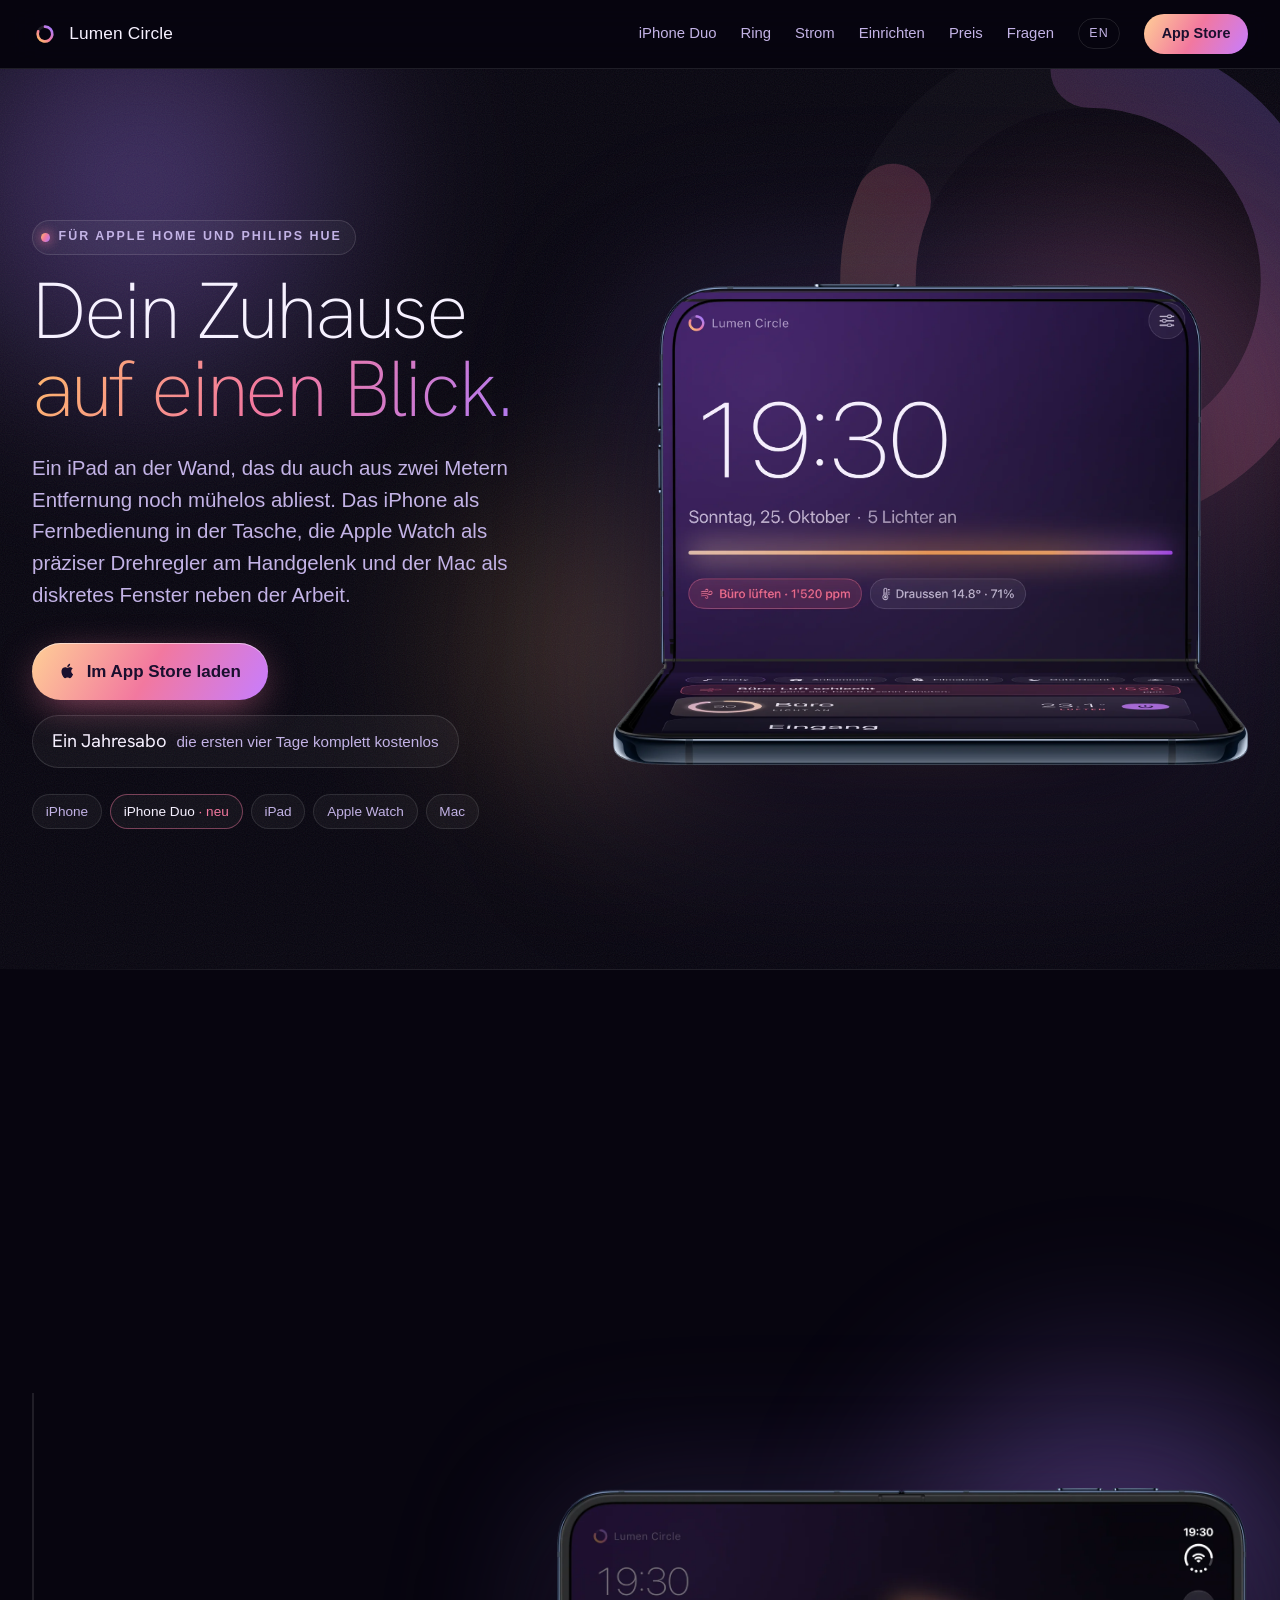
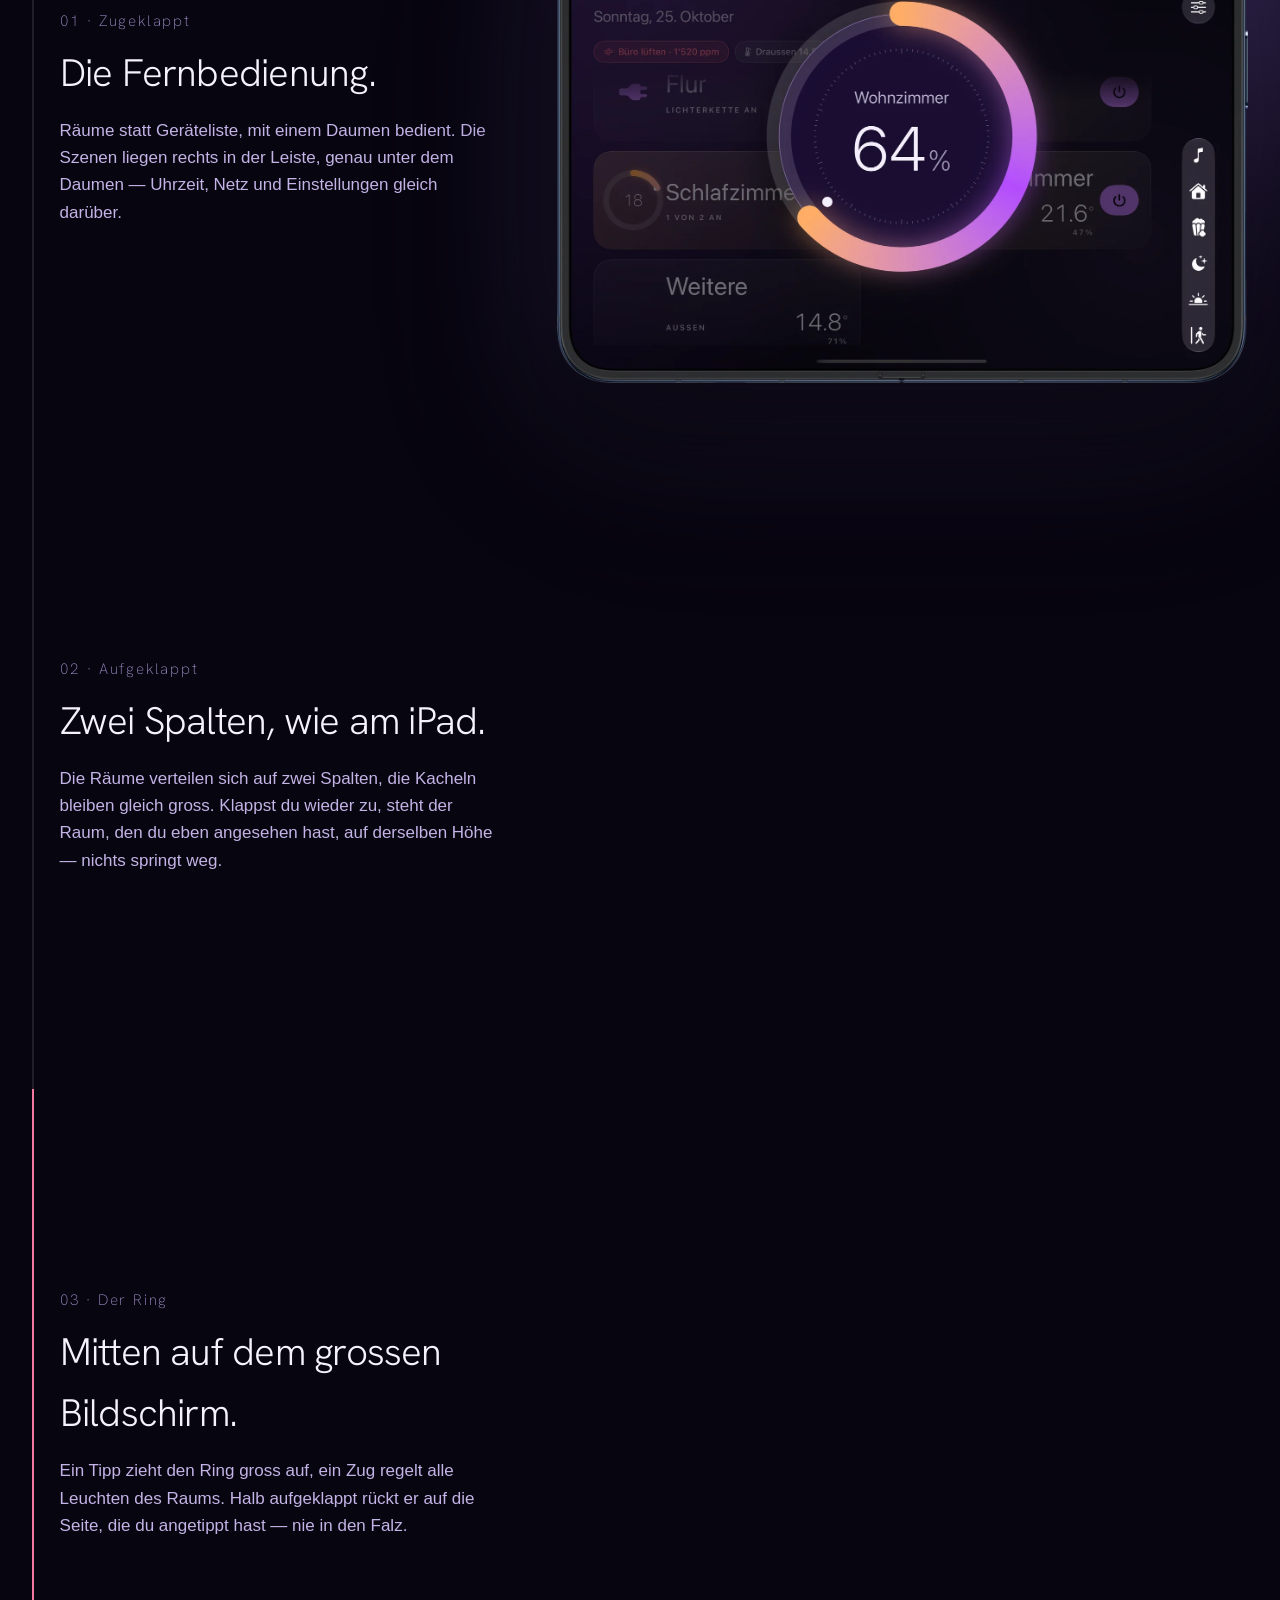
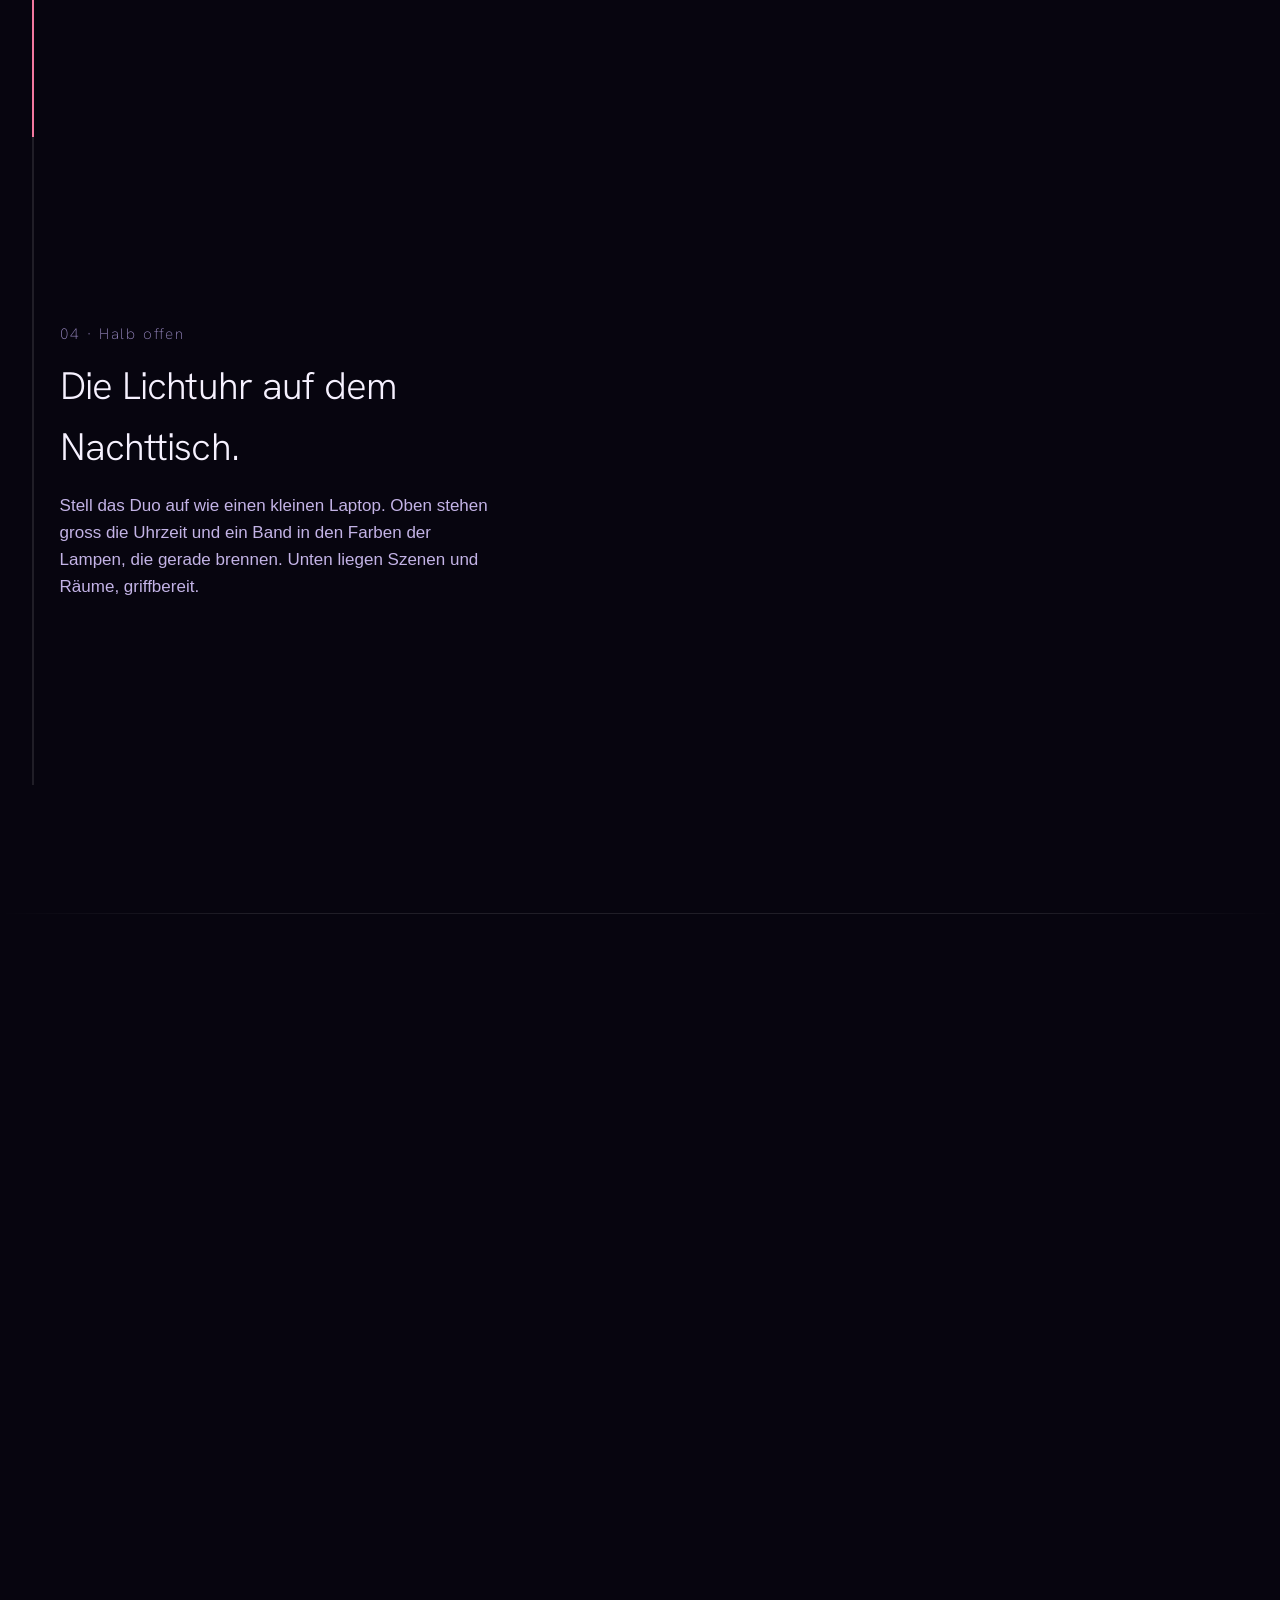
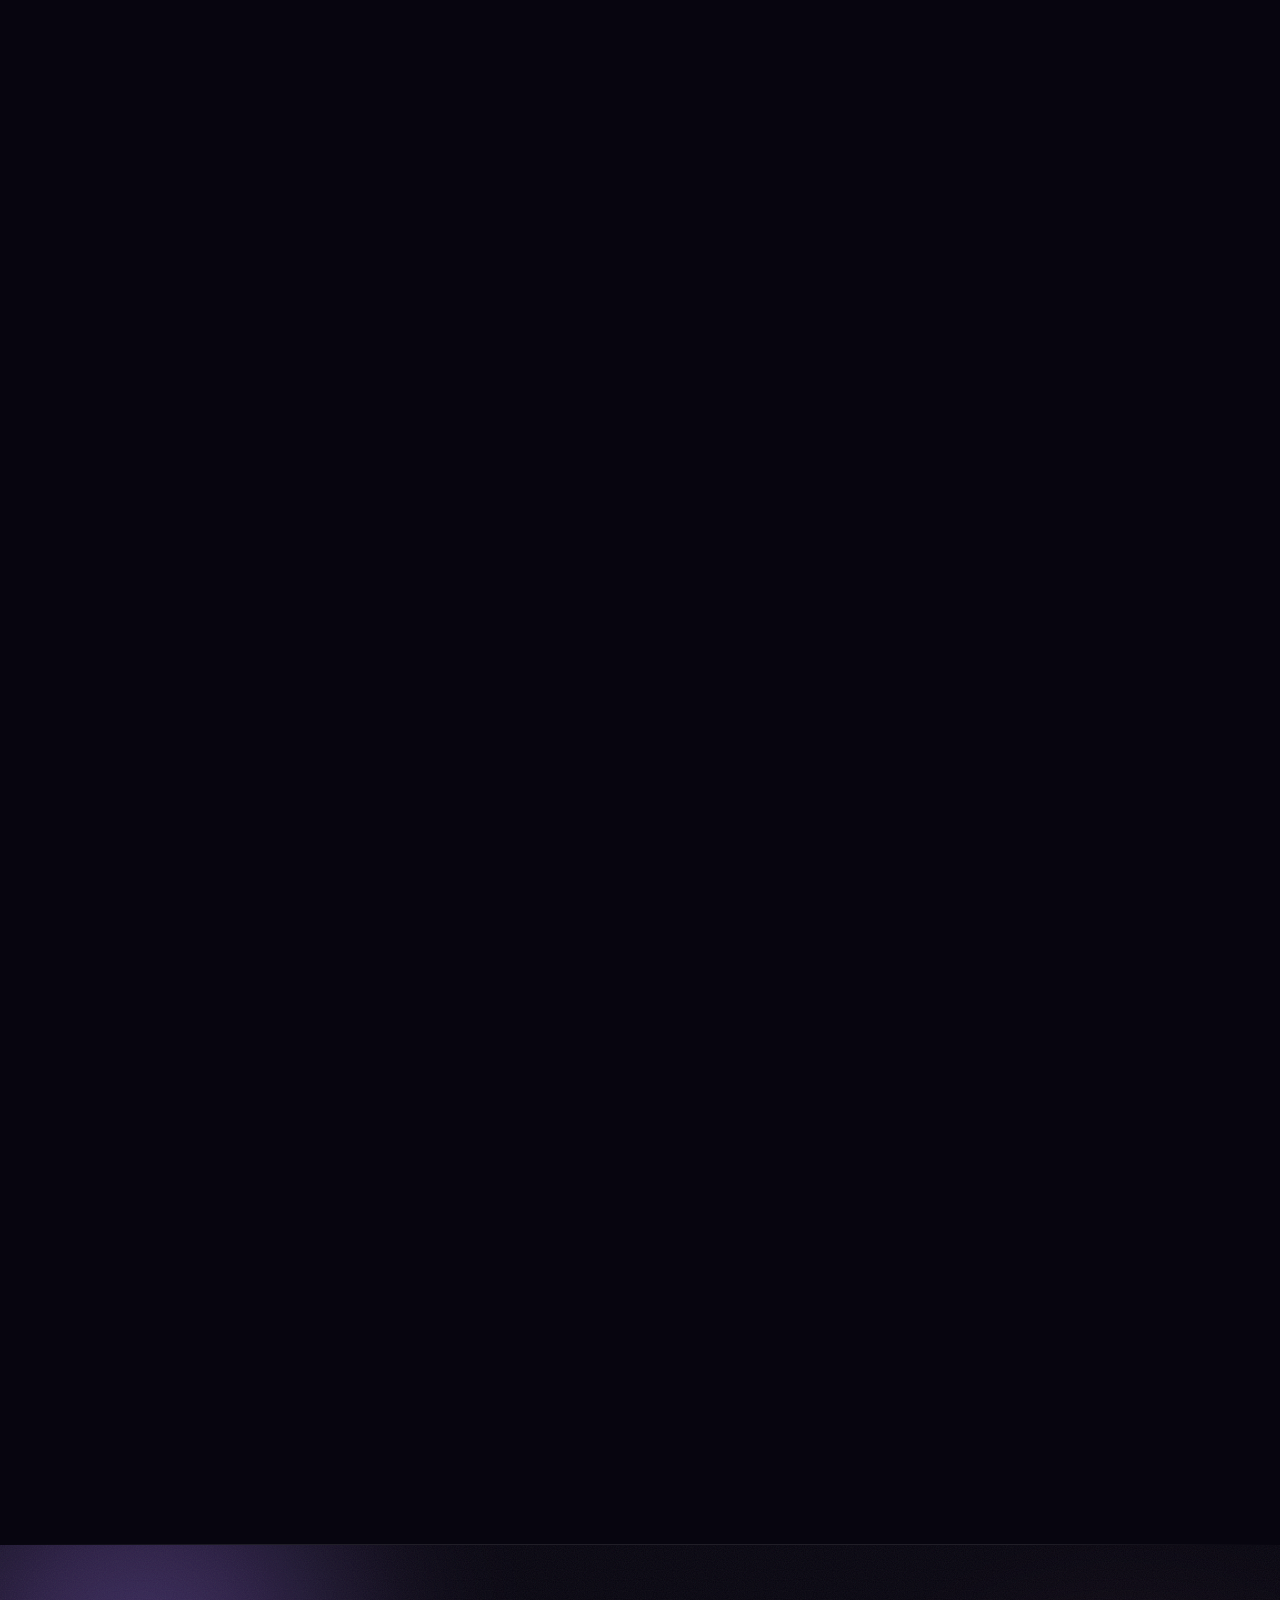
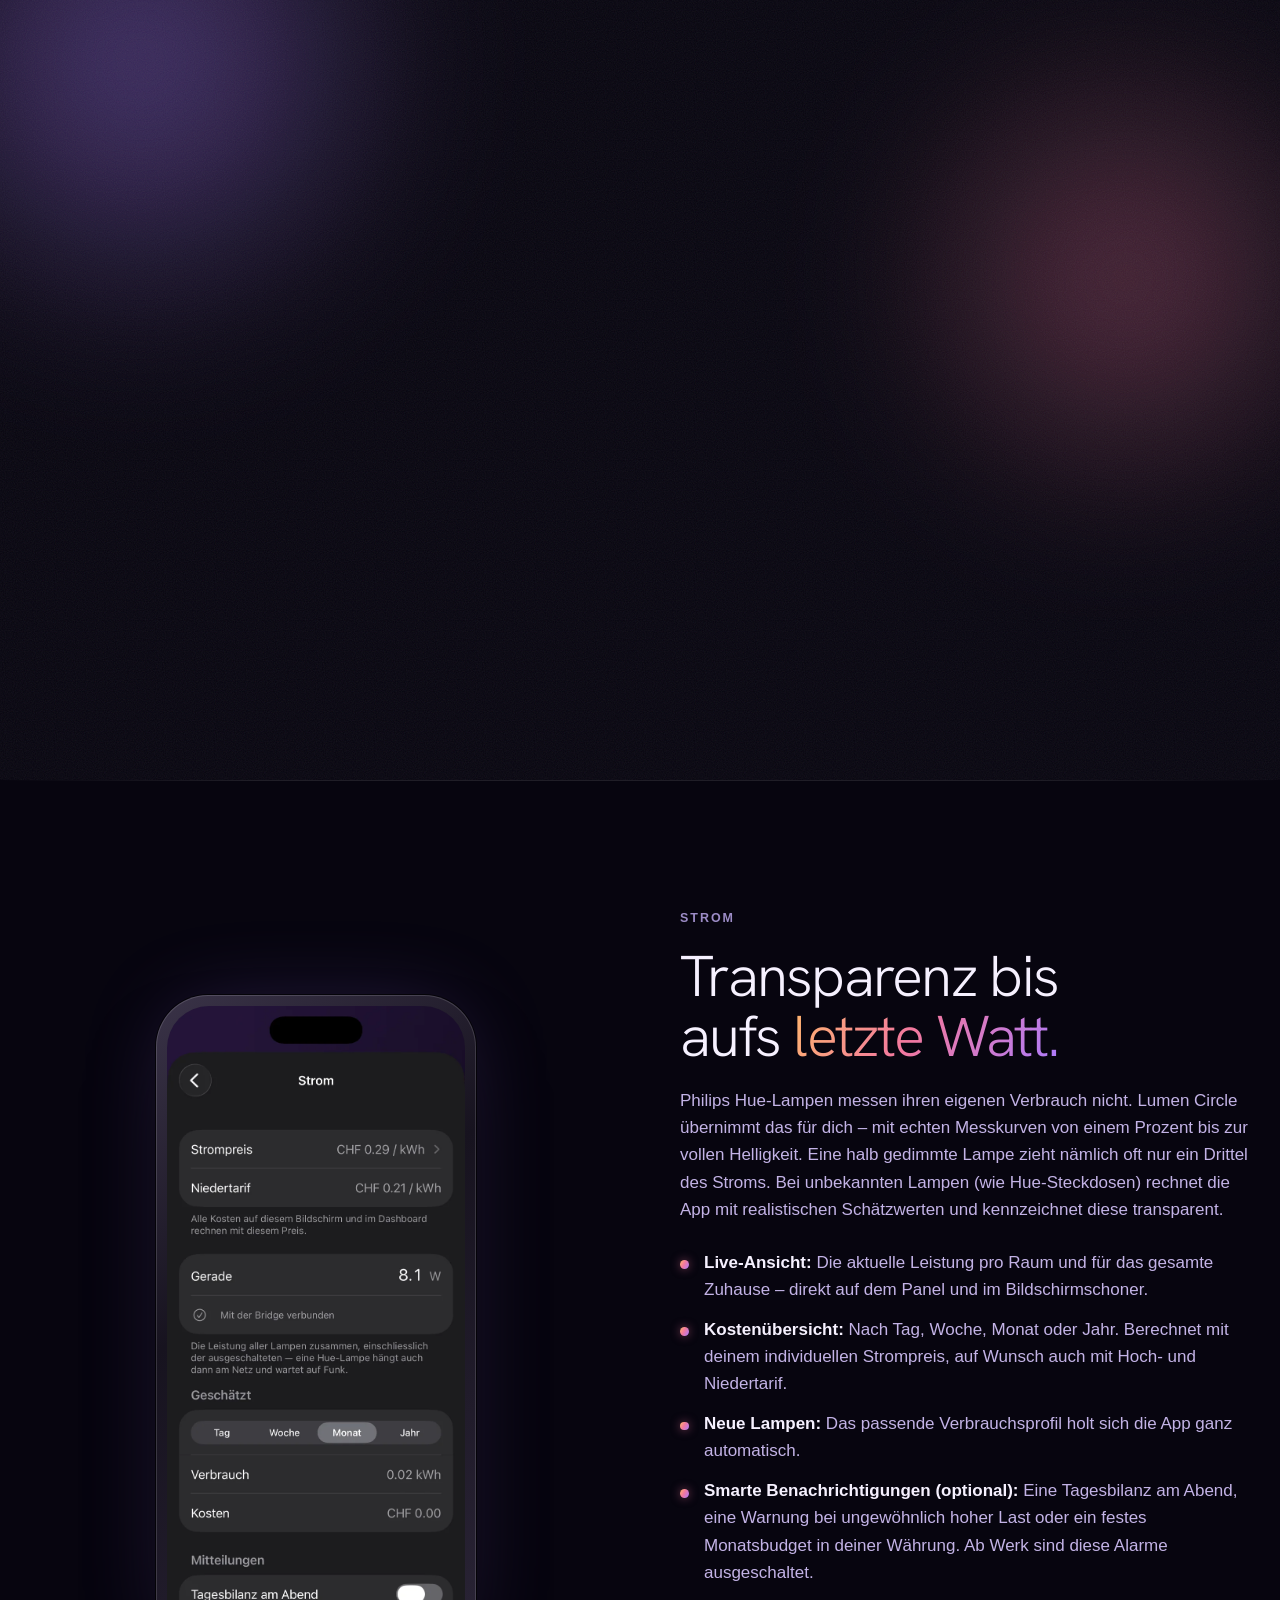
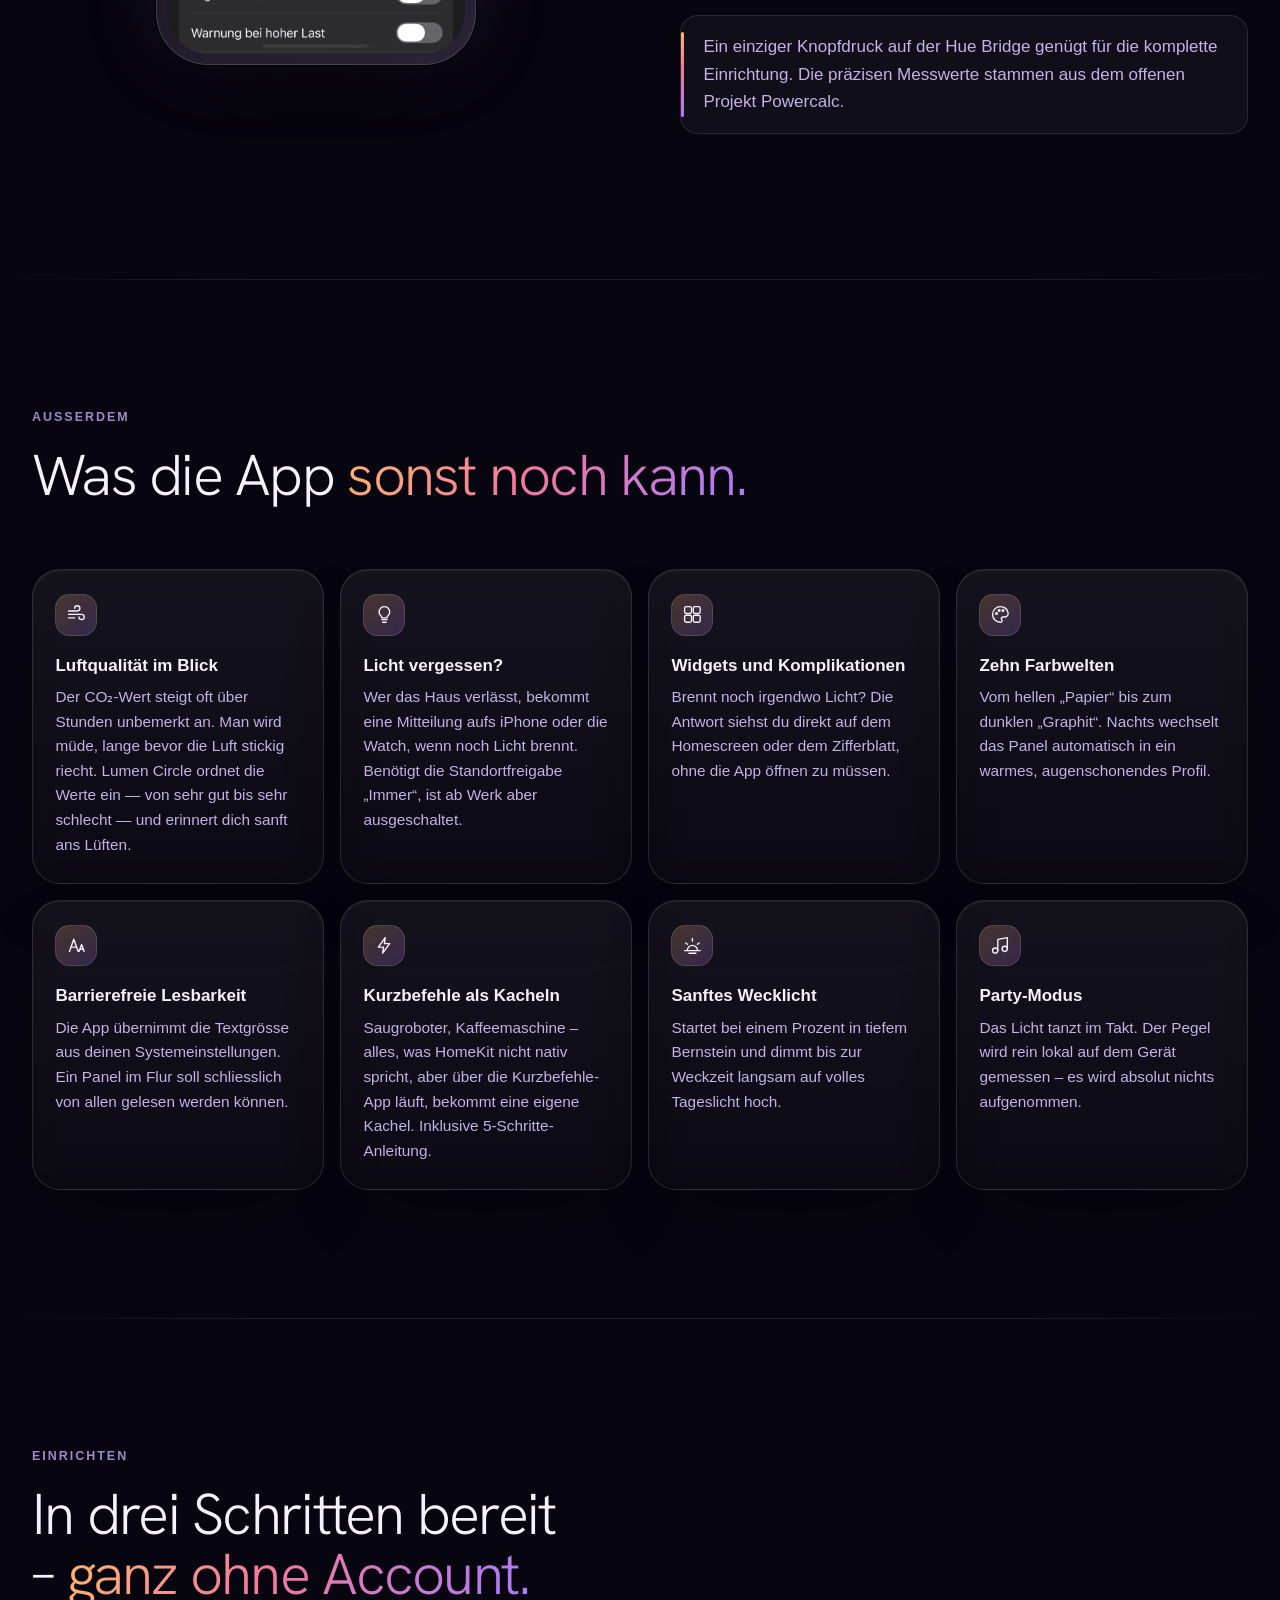
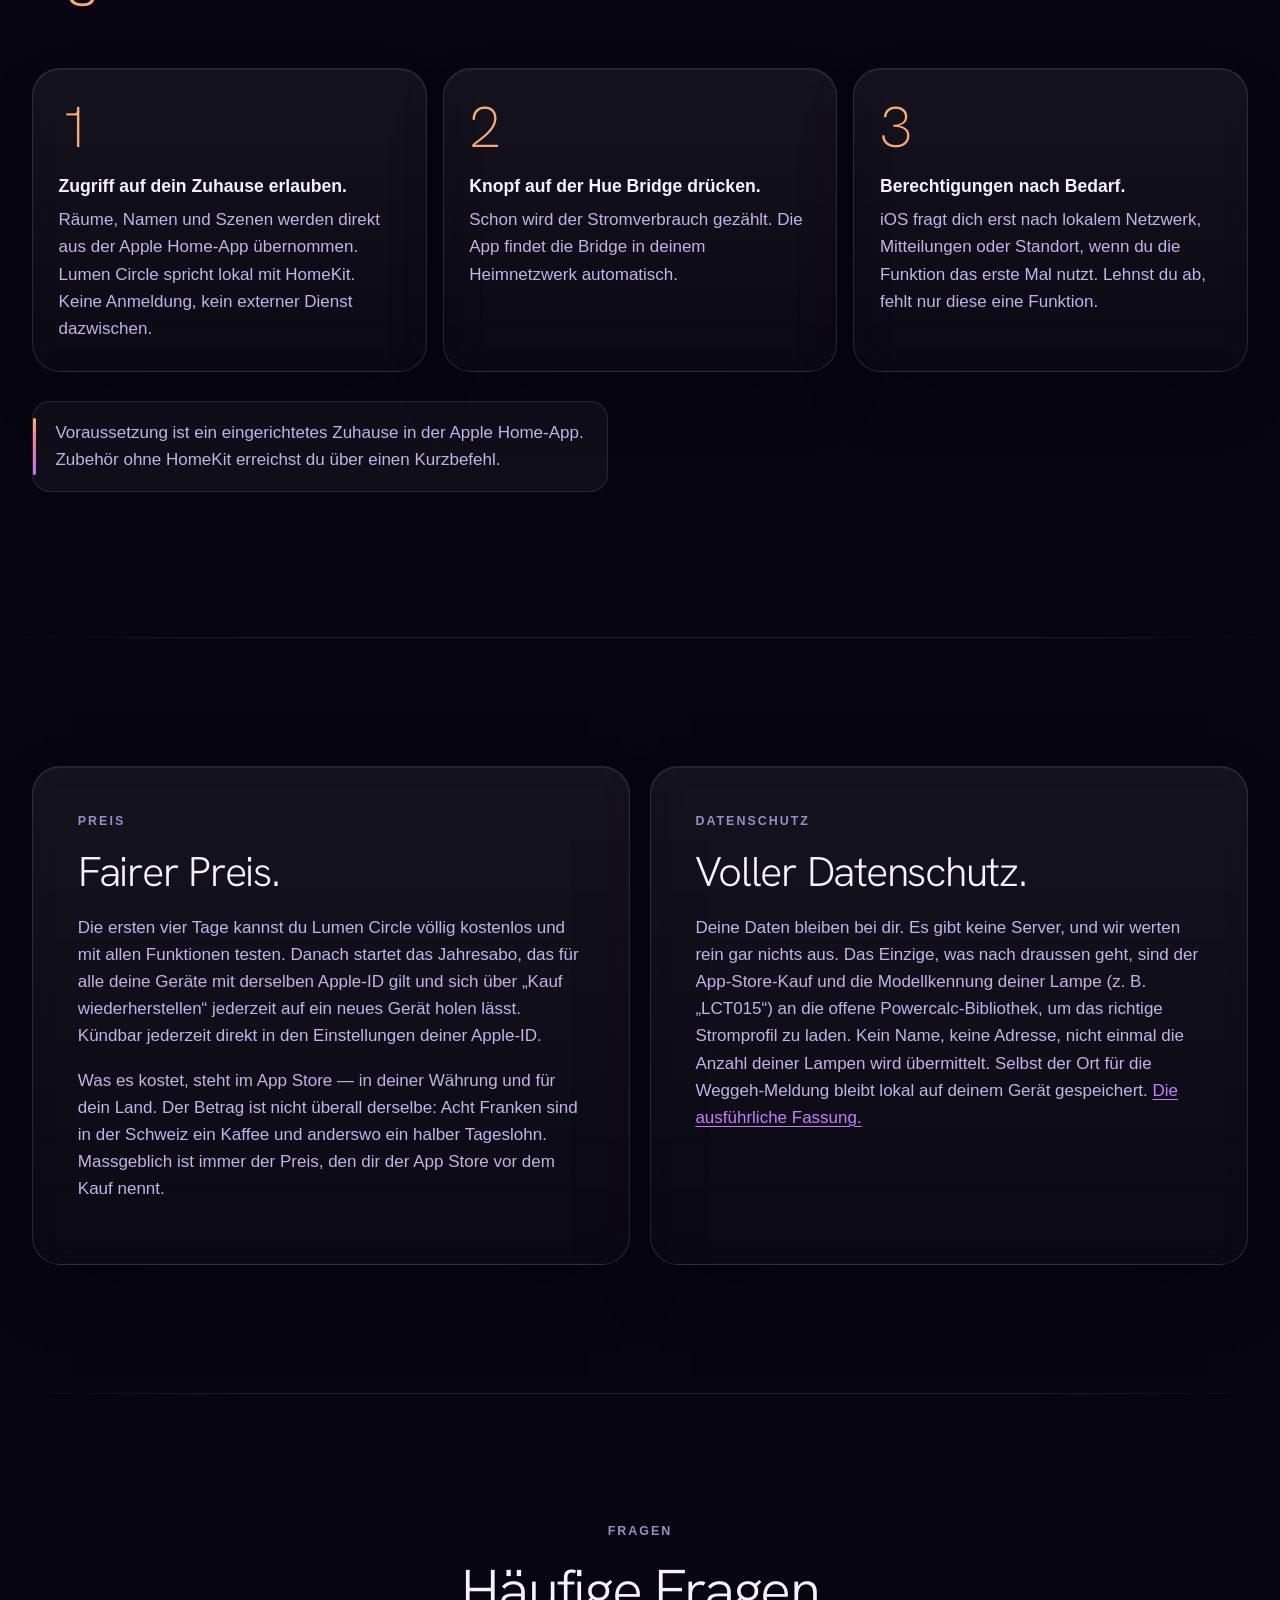
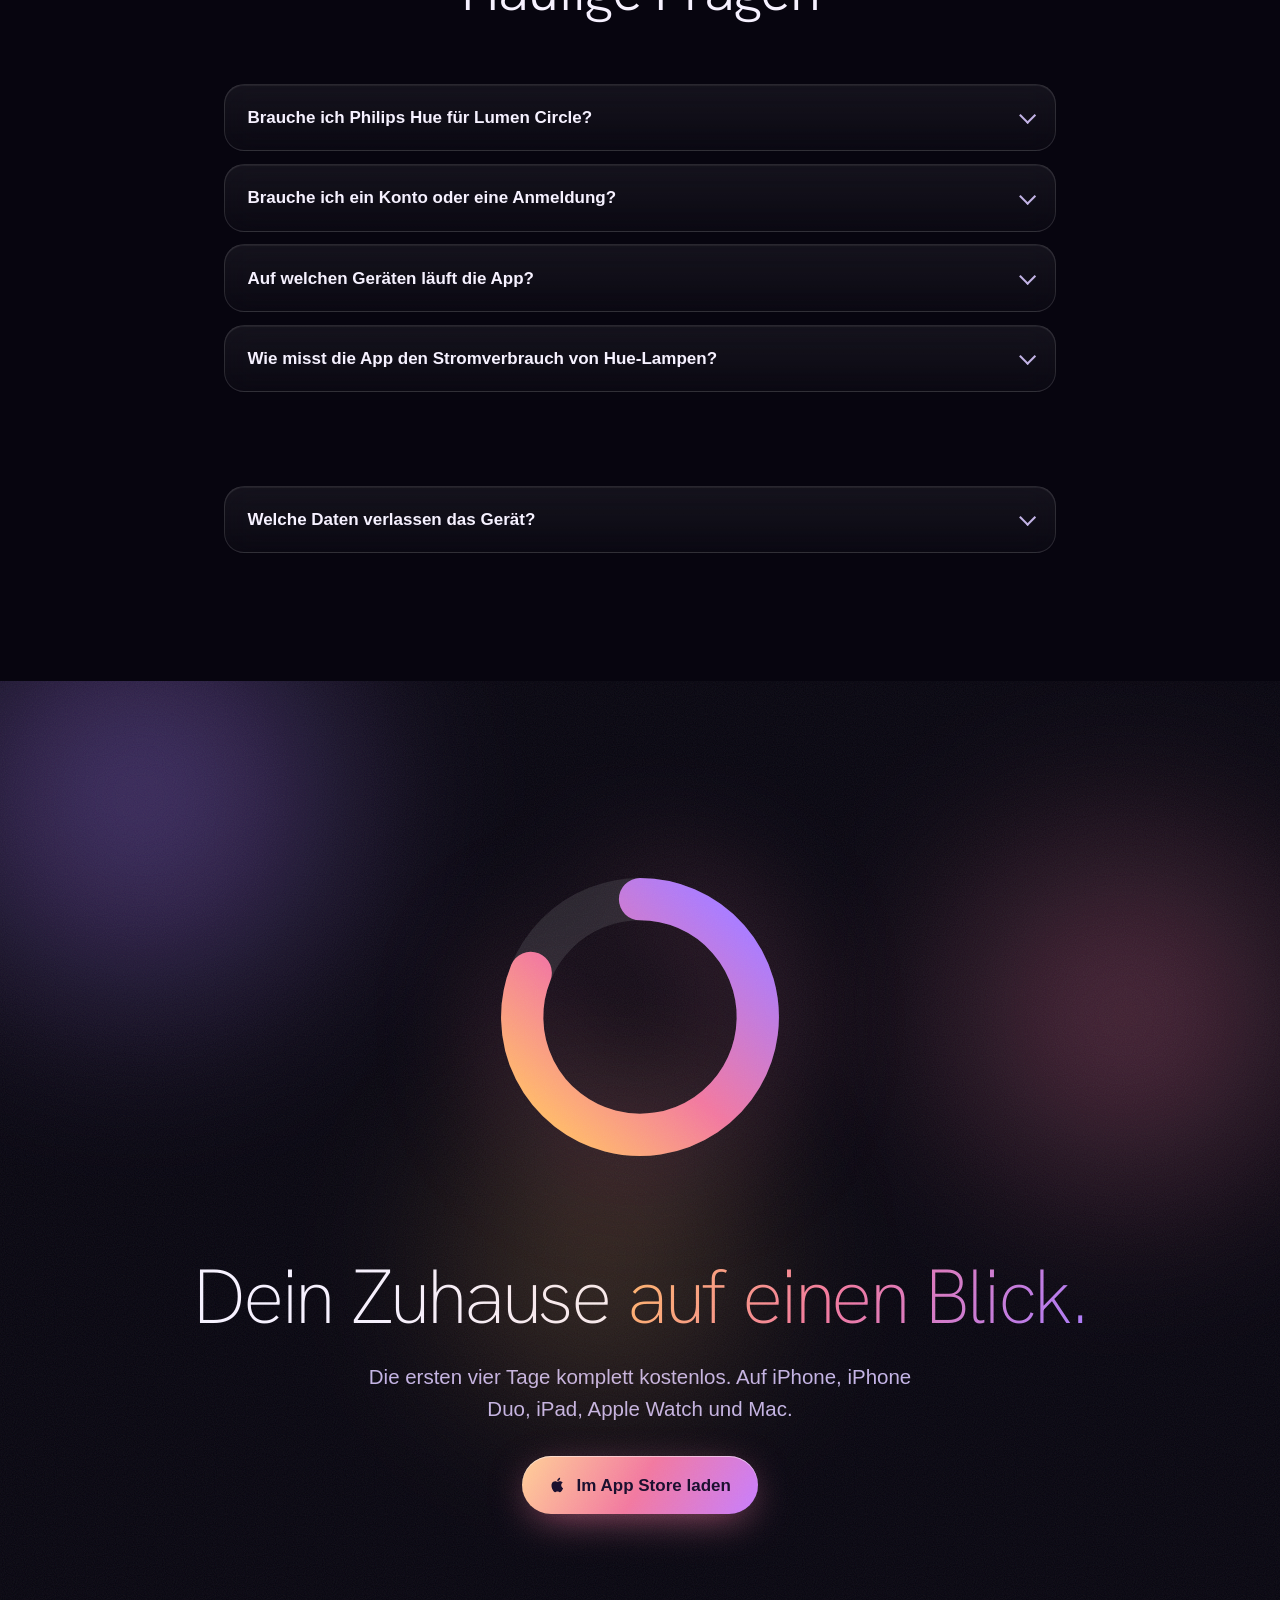
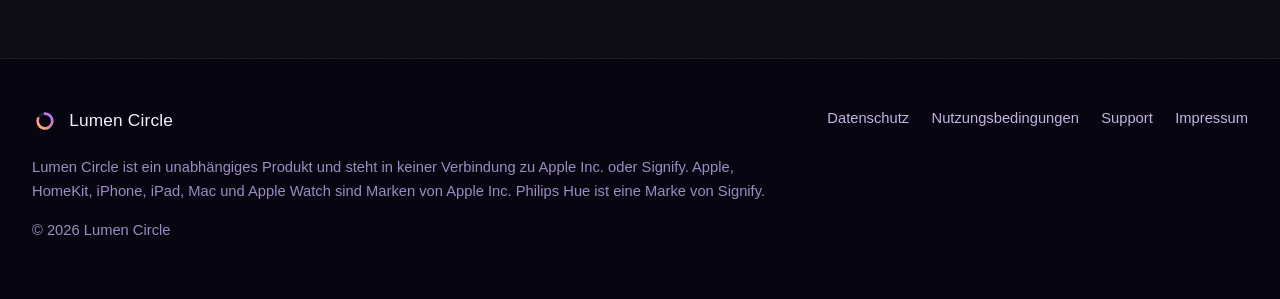
==== commit b95b2a8a: "Aufmacher: die Überschrift hält ihre zwei Zeilen auch auf breiten Bildschirmen Bei 1440 Punkten brac" ====
--- a/index.html
+++ b/index.html
@@ -33,7 +33,7 @@
 <link rel="alternate" hreflang="x-default" href="https://lumencircle.ch/">
 <link rel="canonical" href="https://lumencircle.ch/">
 <link rel="preload" as="image" href="assets/duo-tisch-de.webp" type="image/webp">
-<link rel="stylesheet" href="styles.css?v=2026-10-25">
+<link rel="stylesheet" href="styles.css?v=2026-10-25b">
 <script>document.documentElement.classList.add("js")</script>
 <script type="application/ld+json">
 {
@@ -626,6 +626,6 @@
   </div>
 </footer>
 
-<script src="seite.js?v=2026-10-25" defer></script>
+<script src="seite.js?v=2026-10-25b" defer></script>
 </body>
 </html>
--- a/styles.css
+++ b/styles.css
@@ -70,8 +70,9 @@
   margin: 0;
   text-wrap: balance;
 }
-h1 { font-size: clamp(2.9rem, 6.6vw, 5.6rem); line-height: 0.98; font-weight: 200; }
+h1 { font-size: clamp(2.9rem, 6.2vw, 5.2rem); line-height: 0.98; font-weight: 200; }
 h1 .zeile { display: block; }
+@media (min-width: 62rem) { h1 .zeile { white-space: nowrap; } }
 h2 { font-size: clamp(2.1rem, 4.6vw, 3.6rem); line-height: 1.04; margin-bottom: 1.3rem; }
 h3 { font-family: var(--body); font-size: 1.05rem; font-weight: 600; margin: 0 0 0.35rem; letter-spacing: 0; }
 
